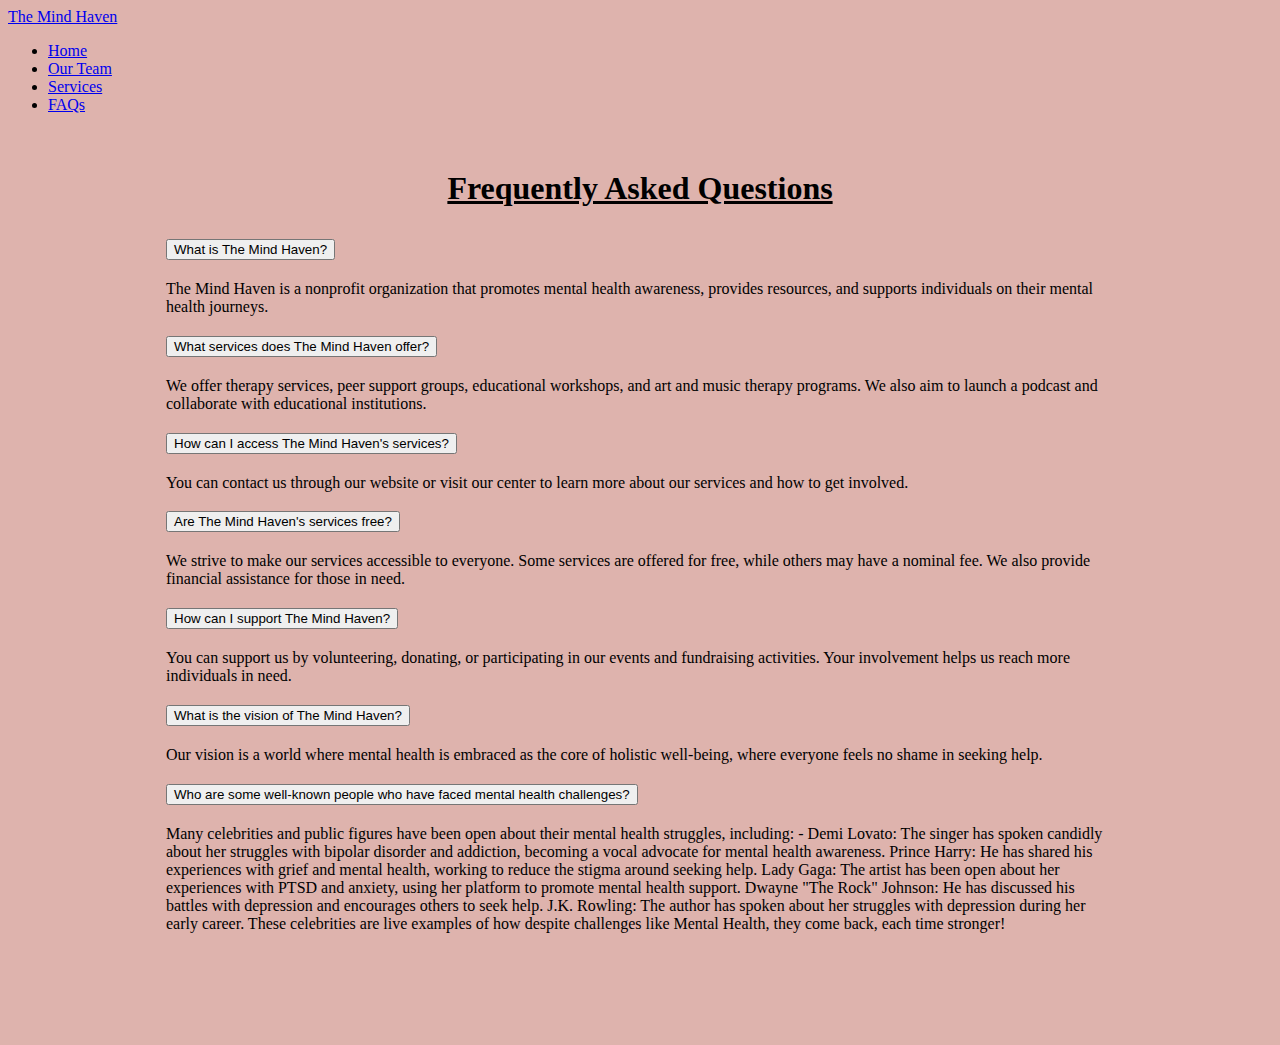
==== faq.html @ c43eb2b6 "Create faq.html" ====
<html><head>
  <meta charset="utf-8">
  <meta name="viewport" content="width=device-width">
  <title>FAQs SCS Event 2024</title>
  <link href="style.css" rel="stylesheet" type="text/css">
</head>

<body style="
    background: #deb3ad;
">
        <div class="container" style="
">
    <header class="d-flex flex-wrap justify-content-center py-3 mb-4 border-bottom" style="
    border-color: black!important;
">
      <a href="/" class="d-flex align-items-center mb-3 mb-md-0 me-md-auto link-body-emphasis text-decoration-none">

        
        <span class="fs-4" style="
    margin-right: 2rem;
">The Mind Haven</span>
      </a>

      <ul class="nav nav-pills">
        <li class="nav-item"><a href="#" class="nav-link active" aria-current="page">Home</a></li>
        <li class="nav-item"><a href="#" class="nav-link">Our Team</a></li>
        <li class="nav-item"><a href="#" class="nav-link">Services</a></li>
        <li class="nav-item"><a href="#" class="nav-link">FAQs</a></li>
      </ul>
    </header>
  </div><main></main>
    <h1 class="display-5 fw-bold text-body-emphasis" style="margin-left: auto; margin-right: auto; text-align: center; margin-bottom:     2rem; margin-top: 3.5rem; " "=""><u>Frequently Asked Questions</u></h1>
    <div class="accordion" id="accordionExample" style="margin-left: auto; margin-right: auto; width: 75%; margin-bottom: 7rem;" "="">
        <div class="accordion-item">
            <h2 class="accordion-header" id="headingOne">
              <button class="accordion-button collapsed" type="button" data-bs-toggle="collapse" data-bs-target="#collapseOne" aria-expanded="false" aria-controls="collapseOne">What is The Mind Haven?</button>
            </h2>
            <div id="collapseOne" class="accordion-collapse collapse" aria-labelledby="headingOne" data-bs-parent="#accordionExample" style="">
              <div class="accordion-body">The Mind Haven is a nonprofit organization that promotes mental health awareness, provides resources, and supports individuals on their mental health journeys. </div>
            </div>
          </div>
        <div class="accordion-item">
            <h2 class="accordion-header" id="headingTwo">
              <button class="accordion-button" type="button" data-bs-toggle="collapse" data-bs-target="#collapseTwo" aria-expanded="true" aria-controls="collapseTwo">What services does The Mind Haven offer?</button>
            </h2>
            <div id="collapseTwo" class="accordion-collapse collapse show" aria-labelledby="headingTwo" data-bs-parent="#accordionExample" style="">
              <div class="accordion-body">We offer therapy services, peer support groups, educational workshops, and art and music therapy programs. We also aim to launch a podcast and collaborate with educational institutions. 

</div>
            </div>
          </div>
        <div class="accordion-item">
            <h2 class="accordion-header" id="headingThree">
              <button class="accordion-button collapsed" type="button" data-bs-toggle="collapse" data-bs-target="#collapseThree" aria-expanded="false" aria-controls="collapseTwo">How can I access The Mind Haven's services? </button>
            </h2>
            <div id="collapseThree" class="accordion-collapse collapse" aria-labelledby="headingThree" data-bs-parent="#accordionExample" style="">
              <div class="accordion-body">You can contact us through our website or visit our center to learn more about our services and how to get involved.

</div>
            </div>
          </div>
        <!-- FAQ 4 -->
        <div class="accordion-item">
          <h2 class="accordion-header" id="headingFour">
            <button class="accordion-button collapsed" type="button" data-bs-toggle="collapse" data-bs-target="#collapseFour" aria-expanded="false" aria-controls="collapseFour">Are The Mind Haven's services free?

</button>
          </h2>
          <div id="collapseFour" class="accordion-collapse collapse" aria-labelledby="headingFour" data-bs-parent="#accordionExample" style="">
            <div class="accordion-body">We strive to make our services accessible to everyone. Some services are offered for free, while others may have a nominal fee. We also provide financial assistance for those in need.

</div>
          </div>
        </div>
        <!-- FAQ 5 -->
        <div class="accordion-item">
          <h2 class="accordion-header" id="headingFive">
            <button class="accordion-button collapsed" type="button" data-bs-toggle="collapse" data-bs-target="#collapseFive" aria-expanded="false" aria-controls="collapseFive">How can I support The Mind Haven?</button>
          </h2>
          <div id="collapseFive" class="accordion-collapse collapse" aria-labelledby="headingFive" data-bs-parent="#accordionExample" style="">
            <div class="accordion-body">You can support us by volunteering, donating, or participating in our events and fundraising activities. Your involvement helps us reach more individuals in need. 

</div>
          </div>
        </div>
        <!-- FAQ 6 -->
        <div class="accordion-item">
          <h2 class="accordion-header" id="headingSix">
            <button class="accordion-button collapsed" type="button" data-bs-toggle="collapse" data-bs-target="#collapseSix" aria-expanded="false" aria-controls="collapseSix">What is the vision of The Mind Haven? </button>
          </h2>
          <div id="collapseSix" class="accordion-collapse collapse" aria-labelledby="headingSix" data-bs-parent="#accordionExample" style="">
            <div class="accordion-body">Our vision is a world where mental health is embraced as the core of holistic well-being, where everyone feels no shame in seeking help. </div>
          </div>
        </div>
        <!-- FAQ 7 -->
        <div class="accordion-item">
          <h2 class="accordion-header" id="headingSeven">
            <button class="accordion-button collapsed" type="button" data-bs-toggle="collapse" data-bs-target="#collapseSeven" aria-expanded="false" aria-controls="collapseSeven">
Who are some well-known people who have faced mental health challenges? 

</button>
          </h2>
          <div id="collapseSeven" class="accordion-collapse collapse" aria-labelledby="headingSeven" data-bs-parent="#accordionExample" style="">
            <div class="accordion-body">Many celebrities and public figures have been open about their mental health struggles, including: - Demi Lovato: The singer has spoken candidly about her struggles with bipolar disorder and addiction, becoming a vocal advocate for mental health awareness.
Prince Harry: He has shared his experiences with grief and mental health, working to reduce the stigma around seeking help.
Lady Gaga: The artist has been open about her experiences with PTSD and anxiety, using her platform to promote mental health support.
Dwayne "The Rock" Johnson: He has discussed his battles with depression and encourages others to seek help.
J.K. Rowling: The author has spoken about her struggles with depression during her early career.
These celebrities are live examples of how despite challenges like Mental Health, they come back, each time stronger!</div>
          </div>
        </div>
        <!-- FAQ 8 -->
        
        <!-- FAQ 9 -->
        

        <!-- FAQ 10 -->
        

        <!-- FAQ 11 -->
        
        <!-- FAQ 12 -->
        

        <!-- FAQ 13 -->
        

        <!-- FAQ 14 -->
        
        <!-- FAQ 15 -->
        

        <!-- FAQ 16 -->
        

        <!-- FAQ 17 -->
        
        <!-- FAQ 18 -->
        


        <!-- FAQ 19 -->
        

        <!-- FAQ 20 -->
        
        <!-- FAQ 21 -->
        
    </div>
    
  <script src="script.js"></script>




</body></html>
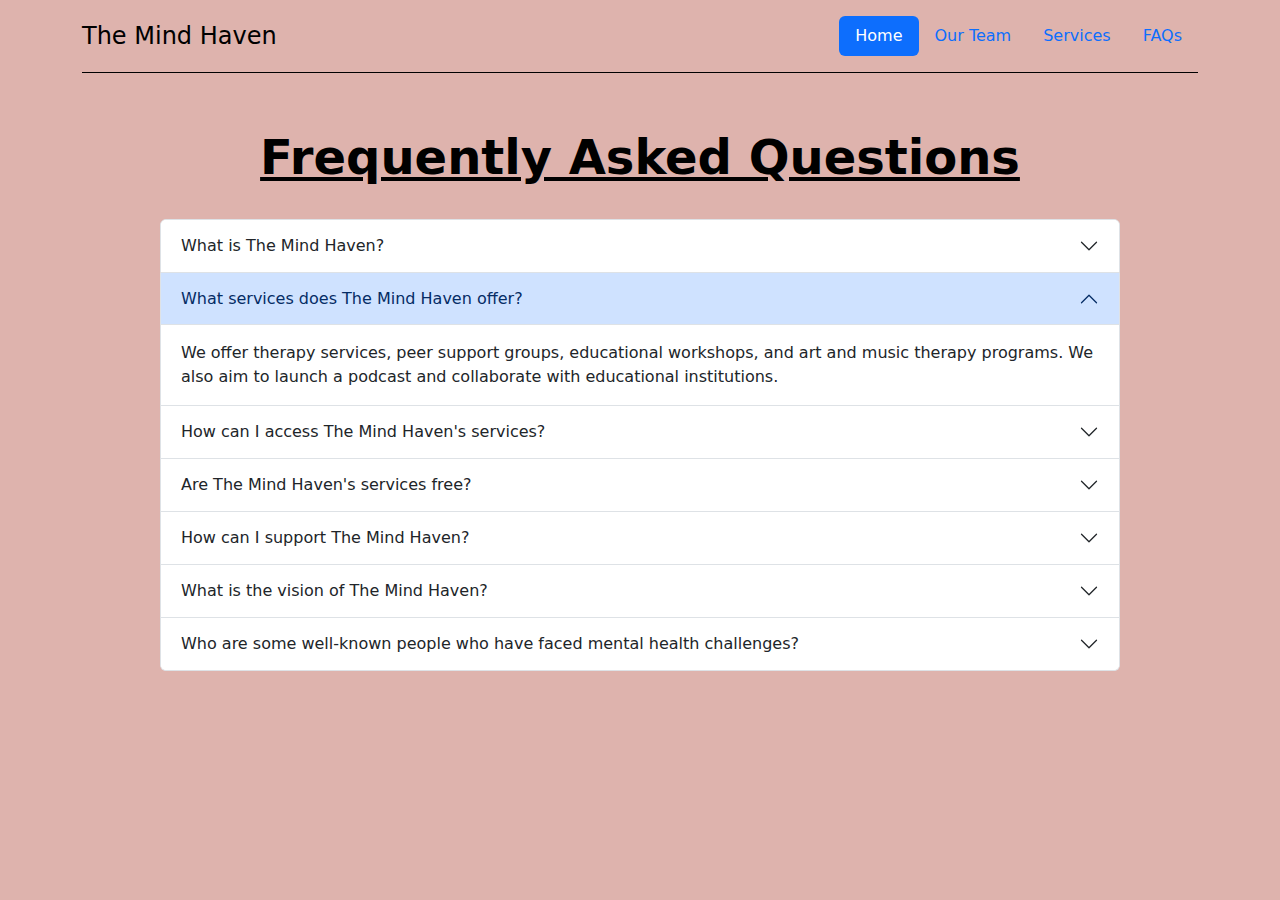
==== commit ccb7ad28: "Update faq.html" ====
--- a/faq.html
+++ b/faq.html
@@ -2,7 +2,13465 @@
   <meta charset="utf-8">
   <meta name="viewport" content="width=device-width">
   <title>FAQs SCS Event 2024</title>
-  <link href="style.css" rel="stylesheet" type="text/css">
+  <link rel="stylesheet" href="https://cdn.jsdelivr.net/npm/bootstrap@4.4.1/dist/css/bootstrap.min.css" integrity="sha384-Vkoo8x4CGsO3+Hhxv8T/Q5PaXtkKtu6ug5TOeNV6gBiFeWPGFN9MuhOf23Q9Ifjh" crossorigin="anonymous"><style>
+@charset "UTF-8";/*!
+ * Bootstrap  v5.3.3 (https://getbootstrap.com/)
+ * Copyright 2011-2024 The Bootstrap Authors
+ * Licensed under MIT (https://github.com/twbs/bootstrap/blob/main/LICENSE)
+ */
+:root,[data-bs-theme=light] {
+    --bs-blue: #0d6efd;
+    --bs-indigo: #6610f2;
+    --bs-purple: #6f42c1;
+    --bs-pink: #d63384;
+    --bs-red: #dc3545;
+    --bs-orange: #fd7e14;
+    --bs-yellow: #ffc107;
+    --bs-green: #198754;
+    --bs-teal: #20c997;
+    --bs-cyan: #0dcaf0;
+    --bs-black: #000;
+    --bs-white: #fff;
+    --bs-gray: #6c757d;
+    --bs-gray-dark: #343a40;
+    --bs-gray-100: #f8f9fa;
+    --bs-gray-200: #e9ecef;
+    --bs-gray-300: #dee2e6;
+    --bs-gray-400: #ced4da;
+    --bs-gray-500: #adb5bd;
+    --bs-gray-600: #6c757d;
+    --bs-gray-700: #495057;
+    --bs-gray-800: #343a40;
+    --bs-gray-900: #212529;
+    --bs-primary: #0d6efd;
+    --bs-secondary: #6c757d;
+    --bs-success: #198754;
+    --bs-info: #0dcaf0;
+    --bs-warning: #ffc107;
+    --bs-danger: #dc3545;
+    --bs-light: #f8f9fa;
+    --bs-dark: #212529;
+    --bs-primary-rgb: 13,110,253;
+    --bs-secondary-rgb: 108,117,125;
+    --bs-success-rgb: 25,135,84;
+    --bs-info-rgb: 13,202,240;
+    --bs-warning-rgb: 255,193,7;
+    --bs-danger-rgb: 220,53,69;
+    --bs-light-rgb: 248,249,250;
+    --bs-dark-rgb: 33,37,41;
+    --bs-primary-text-emphasis: #052c65;
+    --bs-secondary-text-emphasis: #2b2f32;
+    --bs-success-text-emphasis: #0a3622;
+    --bs-info-text-emphasis: #055160;
+    --bs-warning-text-emphasis: #664d03;
+    --bs-danger-text-emphasis: #58151c;
+    --bs-light-text-emphasis: #495057;
+    --bs-dark-text-emphasis: #495057;
+    --bs-primary-bg-subtle: #cfe2ff;
+    --bs-secondary-bg-subtle: #e2e3e5;
+    --bs-success-bg-subtle: #d1e7dd;
+    --bs-info-bg-subtle: #cff4fc;
+    --bs-warning-bg-subtle: #fff3cd;
+    --bs-danger-bg-subtle: #f8d7da;
+    --bs-light-bg-subtle: #fcfcfd;
+    --bs-dark-bg-subtle: #ced4da;
+    --bs-primary-border-subtle: #9ec5fe;
+    --bs-secondary-border-subtle: #c4c8cb;
+    --bs-success-border-subtle: #a3cfbb;
+    --bs-info-border-subtle: #9eeaf9;
+    --bs-warning-border-subtle: #ffe69c;
+    --bs-danger-border-subtle: #f1aeb5;
+    --bs-light-border-subtle: #e9ecef;
+    --bs-dark-border-subtle: #adb5bd;
+    --bs-white-rgb: 255,255,255;
+    --bs-black-rgb: 0,0,0;
+    --bs-font-sans-serif: system-ui,-apple-system,"Segoe UI",Roboto,"Helvetica Neue","Noto Sans","Liberation Sans",Arial,sans-serif,"Apple Color Emoji","Segoe UI Emoji","Segoe UI Symbol","Noto Color Emoji";
+    --bs-font-monospace: SFMono-Regular,Menlo,Monaco,Consolas,"Liberation Mono","Courier New",monospace;
+    --bs-gradient: linear-gradient(180deg, rgba(255, 255, 255, 0.15), rgba(255, 255, 255, 0));
+    --bs-body-font-family: var(--bs-font-sans-serif);
+    --bs-body-font-size: 1rem;
+    --bs-body-font-weight: 400;
+    --bs-body-line-height: 1.5;
+    --bs-body-color: #212529;
+    --bs-body-color-rgb: 33,37,41;
+    --bs-body-bg: #fff;
+    --bs-body-bg-rgb: 255,255,255;
+    --bs-emphasis-color: #000;
+    --bs-emphasis-color-rgb: 0,0,0;
+    --bs-secondary-color: rgba(33, 37, 41, 0.75);
+    --bs-secondary-color-rgb: 33,37,41;
+    --bs-secondary-bg: #e9ecef;
+    --bs-secondary-bg-rgb: 233,236,239;
+    --bs-tertiary-color: rgba(33, 37, 41, 0.5);
+    --bs-tertiary-color-rgb: 33,37,41;
+    --bs-tertiary-bg: #f8f9fa;
+    --bs-tertiary-bg-rgb: 248,249,250;
+    --bs-heading-color: inherit;
+    --bs-link-color: #0d6efd;
+    --bs-link-color-rgb: 13,110,253;
+    --bs-link-decoration: underline;
+    --bs-link-hover-color: #0a58ca;
+    --bs-link-hover-color-rgb: 10,88,202;
+    --bs-code-color: #d63384;
+    --bs-highlight-color: #212529;
+    --bs-highlight-bg: #fff3cd;
+    --bs-border-width: 1px;
+    --bs-border-style: solid;
+    --bs-border-color: #dee2e6;
+    --bs-border-color-translucent: rgba(0, 0, 0, 0.175);
+    --bs-border-radius: 0.375rem;
+    --bs-border-radius-sm: 0.25rem;
+    --bs-border-radius-lg: 0.5rem;
+    --bs-border-radius-xl: 1rem;
+    --bs-border-radius-xxl: 2rem;
+    --bs-border-radius-2xl: var(--bs-border-radius-xxl);
+    --bs-border-radius-pill: 50rem;
+    --bs-box-shadow: 0 0.5rem 1rem rgba(0, 0, 0, 0.15);
+    --bs-box-shadow-sm: 0 0.125rem 0.25rem rgba(0, 0, 0, 0.075);
+    --bs-box-shadow-lg: 0 1rem 3rem rgba(0, 0, 0, 0.175);
+    --bs-box-shadow-inset: inset 0 1px 2px rgba(0, 0, 0, 0.075);
+    --bs-focus-ring-width: 0.25rem;
+    --bs-focus-ring-opacity: 0.25;
+    --bs-focus-ring-color: rgba(13, 110, 253, 0.25);
+    --bs-form-valid-color: #198754;
+    --bs-form-valid-border-color: #198754;
+    --bs-form-invalid-color: #dc3545;
+    --bs-form-invalid-border-color: #dc3545
+}
+
+[data-bs-theme=dark] {
+    color-scheme: dark;
+    --bs-body-color: #dee2e6;
+    --bs-body-color-rgb: 222,226,230;
+    --bs-body-bg: #212529;
+    --bs-body-bg-rgb: 33,37,41;
+    --bs-emphasis-color: #fff;
+    --bs-emphasis-color-rgb: 255,255,255;
+    --bs-secondary-color: rgba(222, 226, 230, 0.75);
+    --bs-secondary-color-rgb: 222,226,230;
+    --bs-secondary-bg: #343a40;
+    --bs-secondary-bg-rgb: 52,58,64;
+    --bs-tertiary-color: rgba(222, 226, 230, 0.5);
+    --bs-tertiary-color-rgb: 222,226,230;
+    --bs-tertiary-bg: #2b3035;
+    --bs-tertiary-bg-rgb: 43,48,53;
+    --bs-primary-text-emphasis: #6ea8fe;
+    --bs-secondary-text-emphasis: #a7acb1;
+    --bs-success-text-emphasis: #75b798;
+    --bs-info-text-emphasis: #6edff6;
+    --bs-warning-text-emphasis: #ffda6a;
+    --bs-danger-text-emphasis: #ea868f;
+    --bs-light-text-emphasis: #f8f9fa;
+    --bs-dark-text-emphasis: #dee2e6;
+    --bs-primary-bg-subtle: #031633;
+    --bs-secondary-bg-subtle: #161719;
+    --bs-success-bg-subtle: #051b11;
+    --bs-info-bg-subtle: #032830;
+    --bs-warning-bg-subtle: #332701;
+    --bs-danger-bg-subtle: #2c0b0e;
+    --bs-light-bg-subtle: #343a40;
+    --bs-dark-bg-subtle: #1a1d20;
+    --bs-primary-border-subtle: #084298;
+    --bs-secondary-border-subtle: #41464b;
+    --bs-success-border-subtle: #0f5132;
+    --bs-info-border-subtle: #087990;
+    --bs-warning-border-subtle: #997404;
+    --bs-danger-border-subtle: #842029;
+    --bs-light-border-subtle: #495057;
+    --bs-dark-border-subtle: #343a40;
+    --bs-heading-color: inherit;
+    --bs-link-color: #6ea8fe;
+    --bs-link-hover-color: #8bb9fe;
+    --bs-link-color-rgb: 110,168,254;
+    --bs-link-hover-color-rgb: 139,185,254;
+    --bs-code-color: #e685b5;
+    --bs-highlight-color: #dee2e6;
+    --bs-highlight-bg: #664d03;
+    --bs-border-color: #495057;
+    --bs-border-color-translucent: rgba(255, 255, 255, 0.15);
+    --bs-form-valid-color: #75b798;
+    --bs-form-valid-border-color: #75b798;
+    --bs-form-invalid-color: #ea868f;
+    --bs-form-invalid-border-color: #ea868f
+}
+
+*,::after,::before {
+    box-sizing: border-box
+}
+
+@media (prefers-reduced-motion:no-preference) {
+    :root {
+        scroll-behavior: smooth
+    }
+}
+
+body {
+    margin: 0;
+    font-family: var(--bs-body-font-family);
+    font-size: var(--bs-body-font-size);
+    font-weight: var(--bs-body-font-weight);
+    line-height: var(--bs-body-line-height);
+    color: var(--bs-body-color);
+    text-align: var(--bs-body-text-align);
+    background-color: var(--bs-body-bg);
+    -webkit-text-size-adjust: 100%;
+    -webkit-tap-highlight-color: transparent
+}
+
+hr {
+    margin: 1rem 0;
+    color: inherit;
+    border: 0;
+    border-top: var(--bs-border-width) solid;
+    opacity: .25
+}
+
+.h1,.h2,.h3,.h4,.h5,.h6,h1,h2,h3,h4,h5,h6 {
+    margin-top: 0;
+    margin-bottom: .5rem;
+    font-weight: 500;
+    line-height: 1.2;
+    color: var(--bs-heading-color)
+}
+
+.h1,h1 {
+    font-size: calc(1.375rem + 1.5vw)
+}
+
+@media (min-width: 1200px) {
+    .h1,h1 {
+        font-size:2.5rem
+    }
+}
+
+.h2,h2 {
+    font-size: calc(1.325rem + .9vw)
+}
+
+@media (min-width: 1200px) {
+    .h2,h2 {
+        font-size:2rem
+    }
+}
+
+.h3,h3 {
+    font-size: calc(1.3rem + .6vw)
+}
+
+@media (min-width: 1200px) {
+    .h3,h3 {
+        font-size:1.75rem
+    }
+}
+
+.h4,h4 {
+    font-size: calc(1.275rem + .3vw)
+}
+
+@media (min-width: 1200px) {
+    .h4,h4 {
+        font-size:1.5rem
+    }
+}
+
+.h5,h5 {
+    font-size: 1.25rem
+}
+
+.h6,h6 {
+    font-size: 1rem
+}
+
+p {
+    margin-top: 0;
+    margin-bottom: 1rem
+}
+
+abbr[title] {
+    -webkit-text-decoration: underline dotted;
+    text-decoration: underline dotted;
+    cursor: help;
+    -webkit-text-decoration-skip-ink: none;
+    text-decoration-skip-ink: none
+}
+
+address {
+    margin-bottom: 1rem;
+    font-style: normal;
+    line-height: inherit
+}
+
+ol,ul {
+    padding-left: 2rem
+}
+
+dl,ol,ul {
+    margin-top: 0;
+    margin-bottom: 1rem
+}
+
+ol ol,ol ul,ul ol,ul ul {
+    margin-bottom: 0
+}
+
+dt {
+    font-weight: 700
+}
+
+dd {
+    margin-bottom: .5rem;
+    margin-left: 0
+}
+
+blockquote {
+    margin: 0 0 1rem
+}
+
+b,strong {
+    font-weight: bolder
+}
+
+.small,small {
+    font-size: .875em
+}
+
+.mark,mark {
+    padding: .1875em;
+    color: var(--bs-highlight-color);
+    background-color: var(--bs-highlight-bg)
+}
+
+sub,sup {
+    position: relative;
+    font-size: .75em;
+    line-height: 0;
+    vertical-align: baseline
+}
+
+sub {
+    bottom: -.25em
+}
+
+sup {
+    top: -.5em
+}
+
+a {
+    color: rgba(var(--bs-link-color-rgb),var(--bs-link-opacity,1));
+    text-decoration: underline
+}
+
+a:hover {
+    --bs-link-color-rgb: var(--bs-link-hover-color-rgb)
+}
+
+a:not([href]):not([class]),a:not([href]):not([class]):hover {
+    color: inherit;
+    text-decoration: none
+}
+
+code,kbd,pre,samp {
+    font-family: var(--bs-font-monospace);
+    font-size: 1em
+}
+
+pre {
+    display: block;
+    margin-top: 0;
+    margin-bottom: 1rem;
+    overflow: auto;
+    font-size: .875em
+}
+
+pre code {
+    font-size: inherit;
+    color: inherit;
+    word-break: normal
+}
+
+code {
+    font-size: .875em;
+    color: var(--bs-code-color);
+    word-wrap: break-word
+}
+
+a>code {
+    color: inherit
+}
+
+kbd {
+    padding: .1875rem .375rem;
+    font-size: .875em;
+    color: var(--bs-body-bg);
+    background-color: var(--bs-body-color);
+    border-radius: .25rem
+}
+
+kbd kbd {
+    padding: 0;
+    font-size: 1em
+}
+
+figure {
+    margin: 0 0 1rem
+}
+
+img,svg {
+    vertical-align: middle
+}
+
+table {
+    caption-side: bottom;
+    border-collapse: collapse
+}
+
+caption {
+    padding-top: .5rem;
+    padding-bottom: .5rem;
+    color: var(--bs-secondary-color);
+    text-align: left
+}
+
+th {
+    text-align: inherit;
+    text-align: -webkit-match-parent
+}
+
+tbody,td,tfoot,th,thead,tr {
+    border-color: inherit;
+    border-style: solid;
+    border-width: 0
+}
+
+label {
+    display: inline-block
+}
+
+button {
+    border-radius: 0
+}
+
+button:focus:not(:focus-visible) {
+    outline: 0
+}
+
+button,input,optgroup,select,textarea {
+    margin: 0;
+    font-family: inherit;
+    font-size: inherit;
+    line-height: inherit
+}
+
+button,select {
+    text-transform: none
+}
+
+[role=button] {
+    cursor: pointer
+}
+
+select {
+    word-wrap: normal
+}
+
+select:disabled {
+    opacity: 1
+}
+
+[list]:not([type=date]):not([type=datetime-local]):not([type=month]):not([type=week]):not([type=time])::-webkit-calendar-picker-indicator {
+    display: none!important
+}
+
+[type=button],[type=reset],[type=submit],button {
+    -webkit-appearance: button
+}
+
+[type=button]:not(:disabled),[type=reset]:not(:disabled),[type=submit]:not(:disabled),button:not(:disabled) {
+    cursor: pointer
+}
+
+::-moz-focus-inner {
+    padding: 0;
+    border-style: none
+}
+
+textarea {
+    resize: vertical
+}
+
+fieldset {
+    min-width: 0;
+    padding: 0;
+    margin: 0;
+    border: 0
+}
+
+legend {
+    float: left;
+    width: 100%;
+    padding: 0;
+    margin-bottom: .5rem;
+    font-size: calc(1.275rem + .3vw);
+    line-height: inherit
+}
+
+@media (min-width: 1200px) {
+    legend {
+        font-size:1.5rem
+    }
+}
+
+legend+* {
+    clear: left
+}
+
+::-webkit-datetime-edit-day-field,::-webkit-datetime-edit-fields-wrapper,::-webkit-datetime-edit-hour-field,::-webkit-datetime-edit-minute,::-webkit-datetime-edit-month-field,::-webkit-datetime-edit-text,::-webkit-datetime-edit-year-field {
+    padding: 0
+}
+
+::-webkit-inner-spin-button {
+    height: auto
+}
+
+[type=search] {
+    -webkit-appearance: textfield;
+    outline-offset: -2px
+}
+
+::-webkit-search-decoration {
+    -webkit-appearance: none
+}
+
+::-webkit-color-swatch-wrapper {
+    padding: 0
+}
+
+::-webkit-file-upload-button {
+    font: inherit;
+    -webkit-appearance: button
+}
+
+::file-selector-button {
+    font: inherit;
+    -webkit-appearance: button
+}
+
+output {
+    display: inline-block
+}
+
+iframe {
+    border: 0
+}
+
+summary {
+    display: list-item;
+    cursor: pointer
+}
+
+progress {
+    vertical-align: baseline
+}
+
+[hidden] {
+    display: none!important
+}
+
+.lead {
+    font-size: 1.25rem;
+    font-weight: 300
+}
+
+.display-1 {
+    font-size: calc(1.625rem + 4.5vw);
+    font-weight: 300;
+    line-height: 1.2
+}
+
+@media (min-width: 1200px) {
+    .display-1 {
+        font-size:5rem
+    }
+}
+
+.display-2 {
+    font-size: calc(1.575rem + 3.9vw);
+    font-weight: 300;
+    line-height: 1.2
+}
+
+@media (min-width: 1200px) {
+    .display-2 {
+        font-size:4.5rem
+    }
+}
+
+.display-3 {
+    font-size: calc(1.525rem + 3.3vw);
+    font-weight: 300;
+    line-height: 1.2
+}
+
+@media (min-width: 1200px) {
+    .display-3 {
+        font-size:4rem
+    }
+}
+
+.display-4 {
+    font-size: calc(1.475rem + 2.7vw);
+    font-weight: 300;
+    line-height: 1.2
+}
+
+@media (min-width: 1200px) {
+    .display-4 {
+        font-size:3.5rem
+    }
+}
+
+.display-5 {
+    font-size: calc(1.425rem + 2.1vw);
+    font-weight: 300;
+    line-height: 1.2
+}
+
+@media (min-width: 1200px) {
+    .display-5 {
+        font-size:3rem
+    }
+}
+
+.display-6 {
+    font-size: calc(1.375rem + 1.5vw);
+    font-weight: 300;
+    line-height: 1.2
+}
+
+@media (min-width: 1200px) {
+    .display-6 {
+        font-size:2.5rem
+    }
+}
+
+.list-unstyled {
+    padding-left: 0;
+    list-style: none
+}
+
+.list-inline {
+    padding-left: 0;
+    list-style: none
+}
+
+.list-inline-item {
+    display: inline-block
+}
+
+.list-inline-item:not(:last-child) {
+    margin-right: .5rem
+}
+
+.initialism {
+    font-size: .875em;
+    text-transform: uppercase
+}
+
+.blockquote {
+    margin-bottom: 1rem;
+    font-size: 1.25rem
+}
+
+.blockquote>:last-child {
+    margin-bottom: 0
+}
+
+.blockquote-footer {
+    margin-top: -1rem;
+    margin-bottom: 1rem;
+    font-size: .875em;
+    color: #6c757d
+}
+
+.blockquote-footer::before {
+    content: "— "
+}
+
+.img-fluid {
+    max-width: 100%;
+    height: auto
+}
+
+.img-thumbnail {
+    padding: .25rem;
+    background-color: var(--bs-body-bg);
+    border: var(--bs-border-width) solid var(--bs-border-color);
+    border-radius: var(--bs-border-radius);
+    max-width: 100%;
+    height: auto
+}
+
+.figure {
+    display: inline-block
+}
+
+.figure-img {
+    margin-bottom: .5rem;
+    line-height: 1
+}
+
+.figure-caption {
+    font-size: .875em;
+    color: var(--bs-secondary-color)
+}
+
+.container,.container-fluid,.container-lg,.container-md,.container-sm,.container-xl,.container-xxl {
+    --bs-gutter-x: 1.5rem;
+    --bs-gutter-y: 0;
+    width: 100%;
+    padding-right: calc(var(--bs-gutter-x) * .5);
+    padding-left: calc(var(--bs-gutter-x) * .5);
+    margin-right: auto;
+    margin-left: auto
+}
+
+@media (min-width: 576px) {
+    .container,.container-sm {
+        max-width:540px
+    }
+}
+
+@media (min-width: 768px) {
+    .container,.container-md,.container-sm {
+        max-width:720px
+    }
+}
+
+@media (min-width: 992px) {
+    .container,.container-lg,.container-md,.container-sm {
+        max-width:960px
+    }
+}
+
+@media (min-width: 1200px) {
+    .container,.container-lg,.container-md,.container-sm,.container-xl {
+        max-width:1140px
+    }
+}
+
+@media (min-width: 1400px) {
+    .container,.container-lg,.container-md,.container-sm,.container-xl,.container-xxl {
+        max-width:1320px
+    }
+}
+
+:root {
+    --bs-breakpoint-xs: 0;
+    --bs-breakpoint-sm: 576px;
+    --bs-breakpoint-md: 768px;
+    --bs-breakpoint-lg: 992px;
+    --bs-breakpoint-xl: 1200px;
+    --bs-breakpoint-xxl: 1400px
+}
+
+.row {
+    --bs-gutter-x: 1.5rem;
+    --bs-gutter-y: 0;
+    display: flex;
+    flex-wrap: wrap;
+    margin-top: calc(-1 * var(--bs-gutter-y));
+    margin-right: calc(-.5 * var(--bs-gutter-x));
+    margin-left: calc(-.5 * var(--bs-gutter-x))
+}
+
+.row>* {
+    flex-shrink: 0;
+    width: 100%;
+    max-width: 100%;
+    padding-right: calc(var(--bs-gutter-x) * .5);
+    padding-left: calc(var(--bs-gutter-x) * .5);
+    margin-top: var(--bs-gutter-y)
+}
+
+.col {
+    flex: 1 0 0%
+}
+
+.row-cols-auto>* {
+    flex: 0 0 auto;
+    width: auto
+}
+
+.row-cols-1>* {
+    flex: 0 0 auto;
+    width: 100%
+}
+
+.row-cols-2>* {
+    flex: 0 0 auto;
+    width: 50%
+}
+
+.row-cols-3>* {
+    flex: 0 0 auto;
+    width: 33.33333333%
+}
+
+.row-cols-4>* {
+    flex: 0 0 auto;
+    width: 25%
+}
+
+.row-cols-5>* {
+    flex: 0 0 auto;
+    width: 20%
+}
+
+.row-cols-6>* {
+    flex: 0 0 auto;
+    width: 16.66666667%
+}
+
+.col-auto {
+    flex: 0 0 auto;
+    width: auto
+}
+
+.col-1 {
+    flex: 0 0 auto;
+    width: 8.33333333%
+}
+
+.col-2 {
+    flex: 0 0 auto;
+    width: 16.66666667%
+}
+
+.col-3 {
+    flex: 0 0 auto;
+    width: 25%
+}
+
+.col-4 {
+    flex: 0 0 auto;
+    width: 33.33333333%
+}
+
+.col-5 {
+    flex: 0 0 auto;
+    width: 41.66666667%
+}
+
+.col-6 {
+    flex: 0 0 auto;
+    width: 50%
+}
+
+.col-7 {
+    flex: 0 0 auto;
+    width: 58.33333333%
+}
+
+.col-8 {
+    flex: 0 0 auto;
+    width: 66.66666667%
+}
+
+.col-9 {
+    flex: 0 0 auto;
+    width: 75%
+}
+
+.col-10 {
+    flex: 0 0 auto;
+    width: 83.33333333%
+}
+
+.col-11 {
+    flex: 0 0 auto;
+    width: 91.66666667%
+}
+
+.col-12 {
+    flex: 0 0 auto;
+    width: 100%
+}
+
+.offset-1 {
+    margin-left: 8.33333333%
+}
+
+.offset-2 {
+    margin-left: 16.66666667%
+}
+
+.offset-3 {
+    margin-left: 25%
+}
+
+.offset-4 {
+    margin-left: 33.33333333%
+}
+
+.offset-5 {
+    margin-left: 41.66666667%
+}
+
+.offset-6 {
+    margin-left: 50%
+}
+
+.offset-7 {
+    margin-left: 58.33333333%
+}
+
+.offset-8 {
+    margin-left: 66.66666667%
+}
+
+.offset-9 {
+    margin-left: 75%
+}
+
+.offset-10 {
+    margin-left: 83.33333333%
+}
+
+.offset-11 {
+    margin-left: 91.66666667%
+}
+
+.g-0,.gx-0 {
+    --bs-gutter-x: 0
+}
+
+.g-0,.gy-0 {
+    --bs-gutter-y: 0
+}
+
+.g-1,.gx-1 {
+    --bs-gutter-x: 0.25rem
+}
+
+.g-1,.gy-1 {
+    --bs-gutter-y: 0.25rem
+}
+
+.g-2,.gx-2 {
+    --bs-gutter-x: 0.5rem
+}
+
+.g-2,.gy-2 {
+    --bs-gutter-y: 0.5rem
+}
+
+.g-3,.gx-3 {
+    --bs-gutter-x: 1rem
+}
+
+.g-3,.gy-3 {
+    --bs-gutter-y: 1rem
+}
+
+.g-4,.gx-4 {
+    --bs-gutter-x: 1.5rem
+}
+
+.g-4,.gy-4 {
+    --bs-gutter-y: 1.5rem
+}
+
+.g-5,.gx-5 {
+    --bs-gutter-x: 3rem
+}
+
+.g-5,.gy-5 {
+    --bs-gutter-y: 3rem
+}
+
+@media (min-width: 576px) {
+    .col-sm {
+        flex:1 0 0%
+    }
+
+    .row-cols-sm-auto>* {
+        flex: 0 0 auto;
+        width: auto
+    }
+
+    .row-cols-sm-1>* {
+        flex: 0 0 auto;
+        width: 100%
+    }
+
+    .row-cols-sm-2>* {
+        flex: 0 0 auto;
+        width: 50%
+    }
+
+    .row-cols-sm-3>* {
+        flex: 0 0 auto;
+        width: 33.33333333%
+    }
+
+    .row-cols-sm-4>* {
+        flex: 0 0 auto;
+        width: 25%
+    }
+
+    .row-cols-sm-5>* {
+        flex: 0 0 auto;
+        width: 20%
+    }
+
+    .row-cols-sm-6>* {
+        flex: 0 0 auto;
+        width: 16.66666667%
+    }
+
+    .col-sm-auto {
+        flex: 0 0 auto;
+        width: auto
+    }
+
+    .col-sm-1 {
+        flex: 0 0 auto;
+        width: 8.33333333%
+    }
+
+    .col-sm-2 {
+        flex: 0 0 auto;
+        width: 16.66666667%
+    }
+
+    .col-sm-3 {
+        flex: 0 0 auto;
+        width: 25%
+    }
+
+    .col-sm-4 {
+        flex: 0 0 auto;
+        width: 33.33333333%
+    }
+
+    .col-sm-5 {
+        flex: 0 0 auto;
+        width: 41.66666667%
+    }
+
+    .col-sm-6 {
+        flex: 0 0 auto;
+        width: 50%
+    }
+
+    .col-sm-7 {
+        flex: 0 0 auto;
+        width: 58.33333333%
+    }
+
+    .col-sm-8 {
+        flex: 0 0 auto;
+        width: 66.66666667%
+    }
+
+    .col-sm-9 {
+        flex: 0 0 auto;
+        width: 75%
+    }
+
+    .col-sm-10 {
+        flex: 0 0 auto;
+        width: 83.33333333%
+    }
+
+    .col-sm-11 {
+        flex: 0 0 auto;
+        width: 91.66666667%
+    }
+
+    .col-sm-12 {
+        flex: 0 0 auto;
+        width: 100%
+    }
+
+    .offset-sm-0 {
+        margin-left: 0
+    }
+
+    .offset-sm-1 {
+        margin-left: 8.33333333%
+    }
+
+    .offset-sm-2 {
+        margin-left: 16.66666667%
+    }
+
+    .offset-sm-3 {
+        margin-left: 25%
+    }
+
+    .offset-sm-4 {
+        margin-left: 33.33333333%
+    }
+
+    .offset-sm-5 {
+        margin-left: 41.66666667%
+    }
+
+    .offset-sm-6 {
+        margin-left: 50%
+    }
+
+    .offset-sm-7 {
+        margin-left: 58.33333333%
+    }
+
+    .offset-sm-8 {
+        margin-left: 66.66666667%
+    }
+
+    .offset-sm-9 {
+        margin-left: 75%
+    }
+
+    .offset-sm-10 {
+        margin-left: 83.33333333%
+    }
+
+    .offset-sm-11 {
+        margin-left: 91.66666667%
+    }
+
+    .g-sm-0,.gx-sm-0 {
+        --bs-gutter-x: 0
+    }
+
+    .g-sm-0,.gy-sm-0 {
+        --bs-gutter-y: 0
+    }
+
+    .g-sm-1,.gx-sm-1 {
+        --bs-gutter-x: 0.25rem
+    }
+
+    .g-sm-1,.gy-sm-1 {
+        --bs-gutter-y: 0.25rem
+    }
+
+    .g-sm-2,.gx-sm-2 {
+        --bs-gutter-x: 0.5rem
+    }
+
+    .g-sm-2,.gy-sm-2 {
+        --bs-gutter-y: 0.5rem
+    }
+
+    .g-sm-3,.gx-sm-3 {
+        --bs-gutter-x: 1rem
+    }
+
+    .g-sm-3,.gy-sm-3 {
+        --bs-gutter-y: 1rem
+    }
+
+    .g-sm-4,.gx-sm-4 {
+        --bs-gutter-x: 1.5rem
+    }
+
+    .g-sm-4,.gy-sm-4 {
+        --bs-gutter-y: 1.5rem
+    }
+
+    .g-sm-5,.gx-sm-5 {
+        --bs-gutter-x: 3rem
+    }
+
+    .g-sm-5,.gy-sm-5 {
+        --bs-gutter-y: 3rem
+    }
+}
+
+@media (min-width: 768px) {
+    .col-md {
+        flex:1 0 0%
+    }
+
+    .row-cols-md-auto>* {
+        flex: 0 0 auto;
+        width: auto
+    }
+
+    .row-cols-md-1>* {
+        flex: 0 0 auto;
+        width: 100%
+    }
+
+    .row-cols-md-2>* {
+        flex: 0 0 auto;
+        width: 50%
+    }
+
+    .row-cols-md-3>* {
+        flex: 0 0 auto;
+        width: 33.33333333%
+    }
+
+    .row-cols-md-4>* {
+        flex: 0 0 auto;
+        width: 25%
+    }
+
+    .row-cols-md-5>* {
+        flex: 0 0 auto;
+        width: 20%
+    }
+
+    .row-cols-md-6>* {
+        flex: 0 0 auto;
+        width: 16.66666667%
+    }
+
+    .col-md-auto {
+        flex: 0 0 auto;
+        width: auto
+    }
+
+    .col-md-1 {
+        flex: 0 0 auto;
+        width: 8.33333333%
+    }
+
+    .col-md-2 {
+        flex: 0 0 auto;
+        width: 16.66666667%
+    }
+
+    .col-md-3 {
+        flex: 0 0 auto;
+        width: 25%
+    }
+
+    .col-md-4 {
+        flex: 0 0 auto;
+        width: 33.33333333%
+    }
+
+    .col-md-5 {
+        flex: 0 0 auto;
+        width: 25%
+    }
+
+    .col-md-6 {
+        flex: 0 0 auto;
+        width: 50%
+    }
+
+    .col-md-7 {
+        flex: 0 0 auto;
+        width: 75%
+    }
+
+    .col-md-8 {
+        flex: 0 0 auto;
+        width: 100%
+    }
+
+    .col-md-9 {
+        flex: 0 0 auto;
+        width: 75%
+    }
+
+    .col-md-10 {
+        flex: 0 0 auto;
+        width: 83.33333333%
+    }
+
+    .col-md-11 {
+        flex: 0 0 auto;
+        width: 91.66666667%
+    }
+
+    .col-md-12 {
+        flex: 0 0 auto;
+        width: 100%
+    }
+
+    .offset-md-0 {
+        margin-left: 0
+    }
+
+    .offset-md-1 {
+        margin-left: 8.33333333%
+    }
+
+    .offset-md-2 {
+        margin-left: 16.66666667%
+    }
+
+    .offset-md-3 {
+        margin-left: 25%
+    }
+
+    .offset-md-4 {
+        margin-left: 33.33333333%
+    }
+
+    .offset-md-5 {
+        margin-left: 41.66666667%
+    }
+
+    .offset-md-6 {
+        margin-left: 50%
+    }
+
+    .offset-md-7 {
+        margin-left: 58.33333333%
+    }
+
+    .offset-md-8 {
+        margin-left: 66.66666667%
+    }
+
+    .offset-md-9 {
+        margin-left: 75%
+    }
+
+    .offset-md-10 {
+        margin-left: 83.33333333%
+    }
+
+    .offset-md-11 {
+        margin-left: 91.66666667%
+    }
+
+    .g-md-0,.gx-md-0 {
+        --bs-gutter-x: 0
+    }
+
+    .g-md-0,.gy-md-0 {
+        --bs-gutter-y: 0
+    }
+
+    .g-md-1,.gx-md-1 {
+        --bs-gutter-x: 0.25rem
+    }
+
+    .g-md-1,.gy-md-1 {
+        --bs-gutter-y: 0.25rem
+    }
+
+    .g-md-2,.gx-md-2 {
+        --bs-gutter-x: 0.5rem
+    }
+
+    .g-md-2,.gy-md-2 {
+        --bs-gutter-y: 0.5rem
+    }
+
+    .g-md-3,.gx-md-3 {
+        --bs-gutter-x: 1rem
+    }
+
+    .g-md-3,.gy-md-3 {
+        --bs-gutter-y: 1rem
+    }
+
+    .g-md-4,.gx-md-4 {
+        --bs-gutter-x: 1.5rem
+    }
+
+    .g-md-4,.gy-md-4 {
+        --bs-gutter-y: 1.5rem
+    }
+
+    .g-md-5,.gx-md-5 {
+        --bs-gutter-x: 3rem
+    }
+
+    .g-md-5,.gy-md-5 {
+        --bs-gutter-y: 3rem
+    }
+}
+
+@media (min-width: 992px) {
+    .col-lg {
+        flex:1 0 0%
+    }
+
+    .row-cols-lg-auto>* {
+        flex: 0 0 auto;
+        width: auto
+    }
+
+    .row-cols-lg-1>* {
+        flex: 0 0 auto;
+        width: 100%
+    }
+
+    .row-cols-lg-2>* {
+        flex: 0 0 auto;
+        width: 50%
+    }
+
+    .row-cols-lg-3>* {
+        flex: 0 0 auto;
+        width: 33.33333333%
+    }
+
+    .row-cols-lg-4>* {
+        flex: 0 0 auto;
+        width: 25%
+    }
+
+    .row-cols-lg-5>* {
+        flex: 0 0 auto;
+        width: 20%
+    }
+
+    .row-cols-lg-6>* {
+        flex: 0 0 auto;
+        width: 16.66666667%
+    }
+
+    .col-lg-auto {
+        flex: 0 0 auto;
+        width: auto
+    }
+
+    .col-lg-1 {
+        flex: 0 0 auto;
+        width: 8.33333333%
+    }
+
+    .col-lg-2 {
+        flex: 0 0 auto;
+        width: 16.66666667%
+    }
+
+    .col-lg-3 {
+        flex: 0 0 auto;
+        width: 25%
+    }
+
+    .col-lg-4 {
+        flex: 0 0 auto;
+        width: 33.33333333%;
+        text-align: center;
+    }
+
+    .col-lg-5 {
+        flex: 0 0 auto;
+        width: 41.66666667%
+    }
+
+    .col-lg-6 {
+        flex: 0 0 auto;
+        width: 50%
+    }
+
+    .col-lg-7 {
+        flex: 0 0 auto;
+        width: 58.33333333%
+    }
+
+    .col-lg-8 {
+        flex: 0 0 auto;
+        width: 66.66666667%
+    }
+
+    .col-lg-9 {
+        flex: 0 0 auto;
+        width: 75%
+    }
+
+    .col-lg-10 {
+        flex: 0 0 auto;
+        width: 83.33333333%
+    }
+
+    .col-lg-11 {
+        flex: 0 0 auto;
+        width: 91.66666667%
+    }
+
+    .col-lg-12 {
+        flex: 0 0 auto;
+        width: 100%
+    }
+
+    .offset-lg-0 {
+        margin-left: 0
+    }
+
+    .offset-lg-1 {
+        margin-left: 8.33333333%
+    }
+
+    .offset-lg-2 {
+        margin-left: 16.66666667%
+    }
+
+    .offset-lg-3 {
+        margin-left: 25%
+    }
+
+    .offset-lg-4 {
+        margin-left: 33.33333333%
+    }
+
+    .offset-lg-5 {
+        margin-left: 41.66666667%
+    }
+
+    .offset-lg-6 {
+        margin-left: 50%
+    }
+
+    .offset-lg-7 {
+        margin-left: 58.33333333%
+    }
+
+    .offset-lg-8 {
+        margin-left: 66.66666667%
+    }
+
+    .offset-lg-9 {
+        margin-left: 75%
+    }
+
+    .offset-lg-10 {
+        margin-left: 83.33333333%
+    }
+
+    .offset-lg-11 {
+        margin-left: 91.66666667%
+    }
+
+    .g-lg-0,.gx-lg-0 {
+        --bs-gutter-x: 0
+    }
+
+    .g-lg-0,.gy-lg-0 {
+        --bs-gutter-y: 0
+    }
+
+    .g-lg-1,.gx-lg-1 {
+        --bs-gutter-x: 0.25rem
+    }
+
+    .g-lg-1,.gy-lg-1 {
+        --bs-gutter-y: 0.25rem
+    }
+
+    .g-lg-2,.gx-lg-2 {
+        --bs-gutter-x: 0.5rem
+    }
+
+    .g-lg-2,.gy-lg-2 {
+        --bs-gutter-y: 0.5rem
+    }
+
+    .g-lg-3,.gx-lg-3 {
+        --bs-gutter-x: 1rem
+    }
+
+    .g-lg-3,.gy-lg-3 {
+        --bs-gutter-y: 1rem
+    }
+
+    .g-lg-4,.gx-lg-4 {
+        --bs-gutter-x: 1.5rem
+    }
+
+    .g-lg-4,.gy-lg-4 {
+        --bs-gutter-y: 1.5rem
+    }
+
+    .g-lg-5,.gx-lg-5 {
+        --bs-gutter-x: 3rem
+    }
+
+    .g-lg-5,.gy-lg-5 {
+        --bs-gutter-y: 3rem
+    }
+}
+
+@media (min-width: 1200px) {
+    .col-xl {
+        flex:1 0 0%
+    }
+
+    .row-cols-xl-auto>* {
+        flex: 0 0 auto;
+        width: auto
+    }
+
+    .row-cols-xl-1>* {
+        flex: 0 0 auto;
+        width: 100%
+    }
+
+    .row-cols-xl-2>* {
+        flex: 0 0 auto;
+        width: 50%
+    }
+
+    .row-cols-xl-3>* {
+        flex: 0 0 auto;
+        width: 33.33333333%
+    }
+
+    .row-cols-xl-4>* {
+        flex: 0 0 auto;
+        width: 25%
+    }
+
+    .row-cols-xl-5>* {
+        flex: 0 0 auto;
+        width: 20%
+    }
+
+    .row-cols-xl-6>* {
+        flex: 0 0 auto;
+        width: 16.66666667%
+    }
+
+    .col-xl-auto {
+        flex: 0 0 auto;
+        width: auto
+    }
+
+    .col-xl-1 {
+        flex: 0 0 auto;
+        width: 8.33333333%
+    }
+
+    .col-xl-2 {
+        flex: 0 0 auto;
+        width: 16.66666667%
+    }
+
+    .col-xl-3 {
+        flex: 0 0 auto;
+        width: 25%
+    }
+
+    .col-xl-4 {
+        flex: 0 0 auto;
+        width: 33.33333333%
+    }
+
+    .col-xl-5 {
+        flex: 0 0 auto;
+        width: 41.66666667%
+    }
+
+    .col-xl-6 {
+        flex: 0 0 auto;
+        width: 50%
+    }
+
+    .col-xl-7 {
+        flex: 0 0 auto;
+        width: 58.33333333%
+    }
+
+    .col-xl-8 {
+        flex: 0 0 auto;
+        width: 66.66666667%
+    }
+
+    .col-xl-9 {
+        flex: 0 0 auto;
+        width: 75%
+    }
+
+    .col-xl-10 {
+        flex: 0 0 auto;
+        width: 83.33333333%
+    }
+
+    .col-xl-11 {
+        flex: 0 0 auto;
+        width: 91.66666667%
+    }
+
+    .col-xl-12 {
+        flex: 0 0 auto;
+        width: 100%
+    }
+
+    .offset-xl-0 {
+        margin-left: 0
+    }
+
+    .offset-xl-1 {
+        margin-left: 8.33333333%
+    }
+
+    .offset-xl-2 {
+        margin-left: 16.66666667%
+    }
+
+    .offset-xl-3 {
+        margin-left: 25%
+    }
+
+    .offset-xl-4 {
+        margin-left: 33.33333333%
+    }
+
+    .offset-xl-5 {
+        margin-left: 41.66666667%
+    }
+
+    .offset-xl-6 {
+        margin-left: 50%
+    }
+
+    .offset-xl-7 {
+        margin-left: 58.33333333%
+    }
+
+    .offset-xl-8 {
+        margin-left: 66.66666667%
+    }
+
+    .offset-xl-9 {
+        margin-left: 75%
+    }
+
+    .offset-xl-10 {
+        margin-left: 83.33333333%
+    }
+
+    .offset-xl-11 {
+        margin-left: 91.66666667%
+    }
+
+    .g-xl-0,.gx-xl-0 {
+        --bs-gutter-x: 0
+    }
+
+    .g-xl-0,.gy-xl-0 {
+        --bs-gutter-y: 0
+    }
+
+    .g-xl-1,.gx-xl-1 {
+        --bs-gutter-x: 0.25rem
+    }
+
+    .g-xl-1,.gy-xl-1 {
+        --bs-gutter-y: 0.25rem
+    }
+
+    .g-xl-2,.gx-xl-2 {
+        --bs-gutter-x: 0.5rem
+    }
+
+    .g-xl-2,.gy-xl-2 {
+        --bs-gutter-y: 0.5rem
+    }
+
+    .g-xl-3,.gx-xl-3 {
+        --bs-gutter-x: 1rem
+    }
+
+    .g-xl-3,.gy-xl-3 {
+        --bs-gutter-y: 1rem
+    }
+
+    .g-xl-4,.gx-xl-4 {
+        --bs-gutter-x: 1.5rem
+    }
+
+    .g-xl-4,.gy-xl-4 {
+        --bs-gutter-y: 1.5rem
+    }
+
+    .g-xl-5,.gx-xl-5 {
+        --bs-gutter-x: 3rem
+    }
+
+    .g-xl-5,.gy-xl-5 {
+        --bs-gutter-y: 3rem
+    }
+}
+
+@media (min-width: 1400px) {
+    .col-xxl {
+        flex:1 0 0%
+    }
+
+    .row-cols-xxl-auto>* {
+        flex: 0 0 auto;
+        width: auto
+    }
+
+    .row-cols-xxl-1>* {
+        flex: 0 0 auto;
+        width: 100%
+    }
+
+    .row-cols-xxl-2>* {
+        flex: 0 0 auto;
+        width: 50%
+    }
+
+    .row-cols-xxl-3>* {
+        flex: 0 0 auto;
+        width: 33.33333333%
+    }
+
+    .row-cols-xxl-4>* {
+        flex: 0 0 auto;
+        width: 25%
+    }
+
+    .row-cols-xxl-5>* {
+        flex: 0 0 auto;
+        width: 20%
+    }
+
+    .row-cols-xxl-6>* {
+        flex: 0 0 auto;
+        width: 16.66666667%
+    }
+
+    .col-xxl-auto {
+        flex: 0 0 auto;
+        width: auto
+    }
+
+    .col-xxl-1 {
+        flex: 0 0 auto;
+        width: 8.33333333%
+    }
+
+    .col-xxl-2 {
+        flex: 0 0 auto;
+        width: 16.66666667%
+    }
+
+    .col-xxl-3 {
+        flex: 0 0 auto;
+        width: 25%
+    }
+
+    .col-xxl-4 {
+        flex: 0 0 auto;
+        width: 33.33333333%
+    }
+
+    .col-xxl-5 {
+        flex: 0 0 auto;
+        width: 41.66666667%
+    }
+
+    .col-xxl-6 {
+        flex: 0 0 auto;
+        width: 50%
+    }
+
+    .col-xxl-7 {
+        flex: 0 0 auto;
+        width: 58.33333333%
+    }
+
+    .col-xxl-8 {
+        flex: 0 0 auto;
+        width: 66.66666667%
+    }
+
+    .col-xxl-9 {
+        flex: 0 0 auto;
+        width: 75%
+    }
+
+    .col-xxl-10 {
+        flex: 0 0 auto;
+        width: 83.33333333%
+    }
+
+    .col-xxl-11 {
+        flex: 0 0 auto;
+        width: 91.66666667%
+    }
+
+    .col-xxl-12 {
+        flex: 0 0 auto;
+        width: 100%
+    }
+
+    .offset-xxl-0 {
+        margin-left: 0
+    }
+
+    .offset-xxl-1 {
+        margin-left: 8.33333333%
+    }
+
+    .offset-xxl-2 {
+        margin-left: 16.66666667%
+    }
+
+    .offset-xxl-3 {
+        margin-left: 25%
+    }
+
+    .offset-xxl-4 {
+        margin-left: 33.33333333%
+    }
+
+    .offset-xxl-5 {
+        margin-left: 41.66666667%
+    }
+
+    .offset-xxl-6 {
+        margin-left: 50%
+    }
+
+    .offset-xxl-7 {
+        margin-left: 58.33333333%
+    }
+
+    .offset-xxl-8 {
+        margin-left: 66.66666667%
+    }
+
+    .offset-xxl-9 {
+        margin-left: 75%
+    }
+
+    .offset-xxl-10 {
+        margin-left: 83.33333333%
+    }
+
+    .offset-xxl-11 {
+        margin-left: 91.66666667%
+    }
+
+    .g-xxl-0,.gx-xxl-0 {
+        --bs-gutter-x: 0
+    }
+
+    .g-xxl-0,.gy-xxl-0 {
+        --bs-gutter-y: 0
+    }
+
+    .g-xxl-1,.gx-xxl-1 {
+        --bs-gutter-x: 0.25rem
+    }
+
+    .g-xxl-1,.gy-xxl-1 {
+        --bs-gutter-y: 0.25rem
+    }
+
+    .g-xxl-2,.gx-xxl-2 {
+        --bs-gutter-x: 0.5rem
+    }
+
+    .g-xxl-2,.gy-xxl-2 {
+        --bs-gutter-y: 0.5rem
+    }
+
+    .g-xxl-3,.gx-xxl-3 {
+        --bs-gutter-x: 1rem
+    }
+
+    .g-xxl-3,.gy-xxl-3 {
+        --bs-gutter-y: 1rem
+    }
+
+    .g-xxl-4,.gx-xxl-4 {
+        --bs-gutter-x: 1.5rem
+    }
+
+    .g-xxl-4,.gy-xxl-4 {
+        --bs-gutter-y: 1.5rem
+    }
+
+    .g-xxl-5,.gx-xxl-5 {
+        --bs-gutter-x: 3rem
+    }
+
+    .g-xxl-5,.gy-xxl-5 {
+        --bs-gutter-y: 3rem
+    }
+}
+
+.table {
+    --bs-table-color-type: initial;
+    --bs-table-bg-type: initial;
+    --bs-table-color-state: initial;
+    --bs-table-bg-state: initial;
+    --bs-table-color: var(--bs-emphasis-color);
+    --bs-table-bg: var(--bs-body-bg);
+    --bs-table-border-color: var(--bs-border-color);
+    --bs-table-accent-bg: transparent;
+    --bs-table-striped-color: var(--bs-emphasis-color);
+    --bs-table-striped-bg: rgba(var(--bs-emphasis-color-rgb), 0.05);
+    --bs-table-active-color: var(--bs-emphasis-color);
+    --bs-table-active-bg: rgba(var(--bs-emphasis-color-rgb), 0.1);
+    --bs-table-hover-color: var(--bs-emphasis-color);
+    --bs-table-hover-bg: rgba(var(--bs-emphasis-color-rgb), 0.075);
+    width: 100%;
+    margin-bottom: 1rem;
+    vertical-align: top;
+    border-color: var(--bs-table-border-color)
+}
+
+.table>:not(caption)>*>* {
+    padding: .5rem .5rem;
+    color: var(--bs-table-color-state,var(--bs-table-color-type,var(--bs-table-color)));
+    background-color: var(--bs-table-bg);
+    border-bottom-width: var(--bs-border-width);
+    box-shadow: inset 0 0 0 9999px var(--bs-table-bg-state,var(--bs-table-bg-type,var(--bs-table-accent-bg)))
+}
+
+.table>tbody {
+    vertical-align: inherit
+}
+
+.table>thead {
+    vertical-align: bottom
+}
+
+.table-group-divider {
+    border-top: calc(var(--bs-border-width) * 2) solid currentcolor
+}
+
+.caption-top {
+    caption-side: top
+}
+
+.table-sm>:not(caption)>*>* {
+    padding: .25rem .25rem
+}
+
+.table-bordered>:not(caption)>* {
+    border-width: var(--bs-border-width) 0
+}
+
+.table-bordered>:not(caption)>*>* {
+    border-width: 0 var(--bs-border-width)
+}
+
+.table-borderless>:not(caption)>*>* {
+    border-bottom-width: 0
+}
+
+.table-borderless>:not(:first-child) {
+    border-top-width: 0
+}
+
+.table-striped>tbody>tr:nth-of-type(odd)>* {
+    --bs-table-color-type: var(--bs-table-striped-color);
+    --bs-table-bg-type: var(--bs-table-striped-bg)
+}
+
+.table-striped-columns>:not(caption)>tr>:nth-child(2n) {
+    --bs-table-color-type: var(--bs-table-striped-color);
+    --bs-table-bg-type: var(--bs-table-striped-bg)
+}
+
+.table-active {
+    --bs-table-color-state: var(--bs-table-active-color);
+    --bs-table-bg-state: var(--bs-table-active-bg)
+}
+
+.table-hover>tbody>tr:hover>* {
+    --bs-table-color-state: var(--bs-table-hover-color);
+    --bs-table-bg-state: var(--bs-table-hover-bg)
+}
+
+.table-primary {
+    --bs-table-color: #000;
+    --bs-table-bg: #cfe2ff;
+    --bs-table-border-color: #a6b5cc;
+    --bs-table-striped-bg: #c5d7f2;
+    --bs-table-striped-color: #000;
+    --bs-table-active-bg: #bacbe6;
+    --bs-table-active-color: #000;
+    --bs-table-hover-bg: #bfd1ec;
+    --bs-table-hover-color: #000;
+    color: var(--bs-table-color);
+    border-color: var(--bs-table-border-color)
+}
+
+.table-secondary {
+    --bs-table-color: #000;
+    --bs-table-bg: #e2e3e5;
+    --bs-table-border-color: #b5b6b7;
+    --bs-table-striped-bg: #d7d8da;
+    --bs-table-striped-color: #000;
+    --bs-table-active-bg: #cbccce;
+    --bs-table-active-color: #000;
+    --bs-table-hover-bg: #d1d2d4;
+    --bs-table-hover-color: #000;
+    color: var(--bs-table-color);
+    border-color: var(--bs-table-border-color)
+}
+
+.table-success {
+    --bs-table-color: #000;
+    --bs-table-bg: #d1e7dd;
+    --bs-table-border-color: #a7b9b1;
+    --bs-table-striped-bg: #c7dbd2;
+    --bs-table-striped-color: #000;
+    --bs-table-active-bg: #bcd0c7;
+    --bs-table-active-color: #000;
+    --bs-table-hover-bg: #c1d6cc;
+    --bs-table-hover-color: #000;
+    color: var(--bs-table-color);
+    border-color: var(--bs-table-border-color)
+}
+
+.table-info {
+    --bs-table-color: #000;
+    --bs-table-bg: #cff4fc;
+    --bs-table-border-color: #a6c3ca;
+    --bs-table-striped-bg: #c5e8ef;
+    --bs-table-striped-color: #000;
+    --bs-table-active-bg: #badce3;
+    --bs-table-active-color: #000;
+    --bs-table-hover-bg: #bfe2e9;
+    --bs-table-hover-color: #000;
+    color: var(--bs-table-color);
+    border-color: var(--bs-table-border-color)
+}
+
+.table-warning {
+    --bs-table-color: #000;
+    --bs-table-bg: #fff3cd;
+    --bs-table-border-color: #ccc2a4;
+    --bs-table-striped-bg: #f2e7c3;
+    --bs-table-striped-color: #000;
+    --bs-table-active-bg: #e6dbb9;
+    --bs-table-active-color: #000;
+    --bs-table-hover-bg: #ece1be;
+    --bs-table-hover-color: #000;
+    color: var(--bs-table-color);
+    border-color: var(--bs-table-border-color)
+}
+
+.table-danger {
+    --bs-table-color: #000;
+    --bs-table-bg: #f8d7da;
+    --bs-table-border-color: #c6acae;
+    --bs-table-striped-bg: #eccccf;
+    --bs-table-striped-color: #000;
+    --bs-table-active-bg: #dfc2c4;
+    --bs-table-active-color: #000;
+    --bs-table-hover-bg: #e5c7ca;
+    --bs-table-hover-color: #000;
+    color: var(--bs-table-color);
+    border-color: var(--bs-table-border-color)
+}
+
+.table-light {
+    --bs-table-color: #000;
+    --bs-table-bg: #f8f9fa;
+    --bs-table-border-color: #c6c7c8;
+    --bs-table-striped-bg: #ecedee;
+    --bs-table-striped-color: #000;
+    --bs-table-active-bg: #dfe0e1;
+    --bs-table-active-color: #000;
+    --bs-table-hover-bg: #e5e6e7;
+    --bs-table-hover-color: #000;
+    color: var(--bs-table-color);
+    border-color: var(--bs-table-border-color)
+}
+
+.table-dark {
+    --bs-table-color: #fff;
+    --bs-table-bg: #212529;
+    --bs-table-border-color: #4d5154;
+    --bs-table-striped-bg: #2c3034;
+    --bs-table-striped-color: #fff;
+    --bs-table-active-bg: #373b3e;
+    --bs-table-active-color: #fff;
+    --bs-table-hover-bg: #323539;
+    --bs-table-hover-color: #fff;
+    color: var(--bs-table-color);
+    border-color: var(--bs-table-border-color)
+}
+
+.table-responsive {
+    overflow-x: auto;
+    -webkit-overflow-scrolling: touch
+}
+
+@media (max-width: 575.98px) {
+    .table-responsive-sm {
+        overflow-x:auto;
+        -webkit-overflow-scrolling: touch
+    }
+}
+
+@media (max-width: 767.98px) {
+    .table-responsive-md {
+        overflow-x:auto;
+        -webkit-overflow-scrolling: touch
+    }
+}
+
+@media (max-width: 991.98px) {
+    .table-responsive-lg {
+        overflow-x:auto;
+        -webkit-overflow-scrolling: touch
+    }
+}
+
+@media (max-width: 1199.98px) {
+    .table-responsive-xl {
+        overflow-x:auto;
+        -webkit-overflow-scrolling: touch
+    }
+}
+
+@media (max-width: 1399.98px) {
+    .table-responsive-xxl {
+        overflow-x:auto;
+        -webkit-overflow-scrolling: touch
+    }
+}
+
+.form-label {
+    margin-bottom: .5rem
+}
+
+.col-form-label {
+    padding-top: calc(.375rem + var(--bs-border-width));
+    padding-bottom: calc(.375rem + var(--bs-border-width));
+    margin-bottom: 0;
+    font-size: inherit;
+    line-height: 1.5
+}
+
+.col-form-label-lg {
+    padding-top: calc(.5rem + var(--bs-border-width));
+    padding-bottom: calc(.5rem + var(--bs-border-width));
+    font-size: 1.25rem
+}
+
+.col-form-label-sm {
+    padding-top: calc(.25rem + var(--bs-border-width));
+    padding-bottom: calc(.25rem + var(--bs-border-width));
+    font-size: .875rem
+}
+
+.form-text {
+    margin-top: .25rem;
+    font-size: .875em;
+    color: var(--bs-secondary-color)
+}
+
+.form-control {
+    display: block;
+    width: 100%;
+    padding: .375rem .75rem;
+    font-size: 1rem;
+    font-weight: 400;
+    line-height: 1.5;
+    color: var(--bs-body-color);
+    -webkit-appearance: none;
+    -moz-appearance: none;
+    appearance: none;
+    background-color: var(--bs-body-bg);
+    background-clip: padding-box;
+    border: var(--bs-border-width) solid var(--bs-border-color);
+    border-radius: var(--bs-border-radius);
+    transition: border-color .15s ease-in-out,box-shadow .15s ease-in-out
+}
+
+@media (prefers-reduced-motion:reduce) {
+    .form-control {
+        transition: none
+    }
+}
+
+.form-control[type=file] {
+    overflow: hidden
+}
+
+.form-control[type=file]:not(:disabled):not([readonly]) {
+    cursor: pointer
+}
+
+.form-control:focus {
+    color: var(--bs-body-color);
+    background-color: var(--bs-body-bg);
+    border-color: #86b7fe;
+    outline: 0;
+    box-shadow: 0 0 0 .25rem rgba(13,110,253,.25)
+}
+
+.form-control::-webkit-date-and-time-value {
+    min-width: 85px;
+    height: 1.5em;
+    margin: 0
+}
+
+.form-control::-webkit-datetime-edit {
+    display: block;
+    padding: 0
+}
+
+.form-control::-moz-placeholder {
+    color: var(--bs-secondary-color);
+    opacity: 1
+}
+
+.form-control::placeholder {
+    color: var(--bs-secondary-color);
+    opacity: 1
+}
+
+.form-control:disabled {
+    background-color: var(--bs-secondary-bg);
+    opacity: 1
+}
+
+.form-control::-webkit-file-upload-button {
+    padding: .375rem .75rem;
+    margin: -.375rem -.75rem;
+    -webkit-margin-end: .75rem;
+    margin-inline-end:.75rem;color: var(--bs-body-color);
+    background-color: var(--bs-tertiary-bg);
+    pointer-events: none;
+    border-color: inherit;
+    border-style: solid;
+    border-width: 0;
+    border-inline-end-width:var(--bs-border-width);border-radius: 0;
+    -webkit-transition: color .15s ease-in-out,background-color .15s ease-in-out,border-color .15s ease-in-out,box-shadow .15s ease-in-out;
+    transition: color .15s ease-in-out,background-color .15s ease-in-out,border-color .15s ease-in-out,box-shadow .15s ease-in-out
+}
+
+.form-control::file-selector-button {
+    padding: .375rem .75rem;
+    margin: -.375rem -.75rem;
+    -webkit-margin-end: .75rem;
+    margin-inline-end:.75rem;color: var(--bs-body-color);
+    background-color: var(--bs-tertiary-bg);
+    pointer-events: none;
+    border-color: inherit;
+    border-style: solid;
+    border-width: 0;
+    border-inline-end-width:var(--bs-border-width);border-radius: 0;
+    transition: color .15s ease-in-out,background-color .15s ease-in-out,border-color .15s ease-in-out,box-shadow .15s ease-in-out
+}
+
+@media (prefers-reduced-motion:reduce) {
+    .form-control::-webkit-file-upload-button {
+        -webkit-transition: none;
+        transition: none
+    }
+
+    .form-control::file-selector-button {
+        transition: none
+    }
+}
+
+.form-control:hover:not(:disabled):not([readonly])::-webkit-file-upload-button {
+    background-color: var(--bs-secondary-bg)
+}
+
+.form-control:hover:not(:disabled):not([readonly])::file-selector-button {
+    background-color: var(--bs-secondary-bg)
+}
+
+.form-control-plaintext {
+    display: block;
+    width: 100%;
+    padding: .375rem 0;
+    margin-bottom: 0;
+    line-height: 1.5;
+    color: var(--bs-body-color);
+    background-color: transparent;
+    border: solid transparent;
+    border-width: var(--bs-border-width) 0
+}
+
+.form-control-plaintext:focus {
+    outline: 0
+}
+
+.form-control-plaintext.form-control-lg,.form-control-plaintext.form-control-sm {
+    padding-right: 0;
+    padding-left: 0
+}
+
+.form-control-sm {
+    min-height: calc(1.5em + .5rem + calc(var(--bs-border-width) * 2));
+    padding: .25rem .5rem;
+    font-size: .875rem;
+    border-radius: var(--bs-border-radius-sm)
+}
+
+.form-control-sm::-webkit-file-upload-button {
+    padding: .25rem .5rem;
+    margin: -.25rem -.5rem;
+    -webkit-margin-end: .5rem;
+    margin-inline-end:.5rem}
+
+.form-control-sm::file-selector-button {
+    padding: .25rem .5rem;
+    margin: -.25rem -.5rem;
+    -webkit-margin-end: .5rem;
+    margin-inline-end:.5rem}
+
+.form-control-lg {
+    min-height: calc(1.5em + 1rem + calc(var(--bs-border-width) * 2));
+    padding: .5rem 1rem;
+    font-size: 1.25rem;
+    border-radius: var(--bs-border-radius-lg)
+}
+
+.form-control-lg::-webkit-file-upload-button {
+    padding: .5rem 1rem;
+    margin: -.5rem -1rem;
+    -webkit-margin-end: 1rem;
+    margin-inline-end:1rem}
+
+.form-control-lg::file-selector-button {
+    padding: .5rem 1rem;
+    margin: -.5rem -1rem;
+    -webkit-margin-end: 1rem;
+    margin-inline-end:1rem}
+
+textarea.form-control {
+    min-height: calc(1.5em + .75rem + calc(var(--bs-border-width) * 2))
+}
+
+textarea.form-control-sm {
+    min-height: calc(1.5em + .5rem + calc(var(--bs-border-width) * 2))
+}
+
+textarea.form-control-lg {
+    min-height: calc(1.5em + 1rem + calc(var(--bs-border-width) * 2))
+}
+
+.form-control-color {
+    width: 3rem;
+    height: calc(1.5em + .75rem + calc(var(--bs-border-width) * 2));
+    padding: .375rem
+}
+
+.form-control-color:not(:disabled):not([readonly]) {
+    cursor: pointer
+}
+
+.form-control-color::-moz-color-swatch {
+    border: 0!important;
+    border-radius: var(--bs-border-radius)
+}
+
+.form-control-color::-webkit-color-swatch {
+    border: 0!important;
+    border-radius: var(--bs-border-radius)
+}
+
+.form-control-color.form-control-sm {
+    height: calc(1.5em + .5rem + calc(var(--bs-border-width) * 2))
+}
+
+.form-control-color.form-control-lg {
+    height: calc(1.5em + 1rem + calc(var(--bs-border-width) * 2))
+}
+
+.form-select {
+    --bs-form-select-bg-img: url("data:image/svg+xml,%3csvg xmlns='http://www.w3.org/2000/svg' viewBox='0 0 16 16'%3e%3cpath fill='none' stroke='%23343a40' stroke-linecap='round' stroke-linejoin='round' stroke-width='2' d='m2 5 6 6 6-6'/%3e%3c/svg%3e");
+    display: block;
+    width: 100%;
+    padding: .375rem 2.25rem .375rem .75rem;
+    font-size: 1rem;
+    font-weight: 400;
+    line-height: 1.5;
+    color: var(--bs-body-color);
+    -webkit-appearance: none;
+    -moz-appearance: none;
+    appearance: none;
+    background-color: var(--bs-body-bg);
+    background-image: var(--bs-form-select-bg-img),var(--bs-form-select-bg-icon,none);
+    background-repeat: no-repeat;
+    background-position: right .75rem center;
+    background-size: 16px 12px;
+    border: var(--bs-border-width) solid var(--bs-border-color);
+    border-radius: var(--bs-border-radius);
+    transition: border-color .15s ease-in-out,box-shadow .15s ease-in-out
+}
+
+@media (prefers-reduced-motion:reduce) {
+    .form-select {
+        transition: none
+    }
+}
+
+.form-select:focus {
+    border-color: #86b7fe;
+    outline: 0;
+    box-shadow: 0 0 0 .25rem rgba(13,110,253,.25)
+}
+
+.form-select[multiple],.form-select[size]:not([size="1"]) {
+    padding-right: .75rem;
+    background-image: none
+}
+
+.form-select:disabled {
+    background-color: var(--bs-secondary-bg)
+}
+
+.form-select:-moz-focusring {
+    color: transparent;
+    text-shadow: 0 0 0 var(--bs-body-color)
+}
+
+.form-select-sm {
+    padding-top: .25rem;
+    padding-bottom: .25rem;
+    padding-left: .5rem;
+    font-size: .875rem;
+    border-radius: var(--bs-border-radius-sm)
+}
+
+.form-select-lg {
+    padding-top: .5rem;
+    padding-bottom: .5rem;
+    padding-left: 1rem;
+    font-size: 1.25rem;
+    border-radius: var(--bs-border-radius-lg)
+}
+
+[data-bs-theme=dark] .form-select {
+    --bs-form-select-bg-img: url("data:image/svg+xml,%3csvg xmlns='http://www.w3.org/2000/svg' viewBox='0 0 16 16'%3e%3cpath fill='none' stroke='%23dee2e6' stroke-linecap='round' stroke-linejoin='round' stroke-width='2' d='m2 5 6 6 6-6'/%3e%3c/svg%3e")
+}
+
+.form-check {
+    display: block;
+    min-height: 1.5rem;
+    padding-left: 1.5em;
+    margin-bottom: .125rem
+}
+
+.form-check .form-check-input {
+    float: left;
+    margin-left: -1.5em
+}
+
+.form-check-reverse {
+    padding-right: 1.5em;
+    padding-left: 0;
+    text-align: right
+}
+
+.form-check-reverse .form-check-input {
+    float: right;
+    margin-right: -1.5em;
+    margin-left: 0
+}
+
+.form-check-input {
+    --bs-form-check-bg: var(--bs-body-bg);
+    flex-shrink: 0;
+    width: 1em;
+    height: 1em;
+    margin-top: .25em;
+    vertical-align: top;
+    -webkit-appearance: none;
+    -moz-appearance: none;
+    appearance: none;
+    background-color: var(--bs-form-check-bg);
+    background-image: var(--bs-form-check-bg-image);
+    background-repeat: no-repeat;
+    background-position: center;
+    background-size: contain;
+    border: var(--bs-border-width) solid var(--bs-border-color);
+    -webkit-print-color-adjust: exact;
+    color-adjust: exact;
+    print-color-adjust: exact
+}
+
+.form-check-input[type=checkbox] {
+    border-radius: .25em
+}
+
+.form-check-input[type=radio] {
+    border-radius: 50%
+}
+
+.form-check-input:active {
+    filter: brightness(90%)
+}
+
+.form-check-input:focus {
+    border-color: #86b7fe;
+    outline: 0;
+    box-shadow: 0 0 0 .25rem rgba(13,110,253,.25)
+}
+
+.form-check-input:checked {
+    background-color: #0d6efd;
+    border-color: #0d6efd
+}
+
+.form-check-input:checked[type=checkbox] {
+    --bs-form-check-bg-image: url("data:image/svg+xml,%3csvg xmlns='http://www.w3.org/2000/svg' viewBox='0 0 20 20'%3e%3cpath fill='none' stroke='%23fff' stroke-linecap='round' stroke-linejoin='round' stroke-width='3' d='m6 10 3 3 6-6'/%3e%3c/svg%3e")
+}
+
+.form-check-input:checked[type=radio] {
+    --bs-form-check-bg-image: url("data:image/svg+xml,%3csvg xmlns='http://www.w3.org/2000/svg' viewBox='-4 -4 8 8'%3e%3ccircle r='2' fill='%23fff'/%3e%3c/svg%3e")
+}
+
+.form-check-input[type=checkbox]:indeterminate {
+    background-color: #0d6efd;
+    border-color: #0d6efd;
+    --bs-form-check-bg-image: url("data:image/svg+xml,%3csvg xmlns='http://www.w3.org/2000/svg' viewBox='0 0 20 20'%3e%3cpath fill='none' stroke='%23fff' stroke-linecap='round' stroke-linejoin='round' stroke-width='3' d='M6 10h8'/%3e%3c/svg%3e")
+}
+
+.form-check-input:disabled {
+    pointer-events: none;
+    filter: none;
+    opacity: .5
+}
+
+.form-check-input:disabled~.form-check-label,.form-check-input[disabled]~.form-check-label {
+    cursor: default;
+    opacity: .5
+}
+
+.form-switch {
+    padding-left: 2.5em
+}
+
+.form-switch .form-check-input {
+    --bs-form-switch-bg: url("data:image/svg+xml,%3csvg xmlns='http://www.w3.org/2000/svg' viewBox='-4 -4 8 8'%3e%3ccircle r='3' fill='rgba%280, 0, 0, 0.25%29'/%3e%3c/svg%3e");
+    width: 2em;
+    margin-left: -2.5em;
+    background-image: var(--bs-form-switch-bg);
+    background-position: left center;
+    border-radius: 2em;
+    transition: background-position .15s ease-in-out
+}
+
+@media (prefers-reduced-motion:reduce) {
+    .form-switch .form-check-input {
+        transition: none
+    }
+}
+
+.form-switch .form-check-input:focus {
+    --bs-form-switch-bg: url("data:image/svg+xml,%3csvg xmlns='http://www.w3.org/2000/svg' viewBox='-4 -4 8 8'%3e%3ccircle r='3' fill='%2386b7fe'/%3e%3c/svg%3e")
+}
+
+.form-switch .form-check-input:checked {
+    background-position: right center;
+    --bs-form-switch-bg: url("data:image/svg+xml,%3csvg xmlns='http://www.w3.org/2000/svg' viewBox='-4 -4 8 8'%3e%3ccircle r='3' fill='%23fff'/%3e%3c/svg%3e")
+}
+
+.form-switch.form-check-reverse {
+    padding-right: 2.5em;
+    padding-left: 0
+}
+
+.form-switch.form-check-reverse .form-check-input {
+    margin-right: -2.5em;
+    margin-left: 0
+}
+
+.form-check-inline {
+    display: inline-block;
+    margin-right: 1rem
+}
+
+.btn-check {
+    position: absolute;
+    clip: rect(0,0,0,0);
+    pointer-events: none
+}
+
+.btn-check:disabled+.btn,.btn-check[disabled]+.btn {
+    pointer-events: none;
+    filter: none;
+    opacity: .65
+}
+
+[data-bs-theme=dark] .form-switch .form-check-input:not(:checked):not(:focus) {
+    --bs-form-switch-bg: url("data:image/svg+xml,%3csvg xmlns='http://www.w3.org/2000/svg' viewBox='-4 -4 8 8'%3e%3ccircle r='3' fill='rgba%28255, 255, 255, 0.25%29'/%3e%3c/svg%3e")
+}
+
+.form-range {
+    width: 100%;
+    height: 1.5rem;
+    padding: 0;
+    -webkit-appearance: none;
+    -moz-appearance: none;
+    appearance: none;
+    background-color: transparent
+}
+
+.form-range:focus {
+    outline: 0
+}
+
+.form-range:focus::-webkit-slider-thumb {
+    box-shadow: 0 0 0 1px #fff,0 0 0 .25rem rgba(13,110,253,.25)
+}
+
+.form-range:focus::-moz-range-thumb {
+    box-shadow: 0 0 0 1px #fff,0 0 0 .25rem rgba(13,110,253,.25)
+}
+
+.form-range::-moz-focus-outer {
+    border: 0
+}
+
+.form-range::-webkit-slider-thumb {
+    width: 1rem;
+    height: 1rem;
+    margin-top: -.25rem;
+    -webkit-appearance: none;
+    appearance: none;
+    background-color: #0d6efd;
+    border: 0;
+    border-radius: 1rem;
+    -webkit-transition: background-color .15s ease-in-out,border-color .15s ease-in-out,box-shadow .15s ease-in-out;
+    transition: background-color .15s ease-in-out,border-color .15s ease-in-out,box-shadow .15s ease-in-out
+}
+
+@media (prefers-reduced-motion:reduce) {
+    .form-range::-webkit-slider-thumb {
+        -webkit-transition: none;
+        transition: none
+    }
+}
+
+.form-range::-webkit-slider-thumb:active {
+    background-color: #b6d4fe
+}
+
+.form-range::-webkit-slider-runnable-track {
+    width: 100%;
+    height: .5rem;
+    color: transparent;
+    cursor: pointer;
+    background-color: var(--bs-secondary-bg);
+    border-color: transparent;
+    border-radius: 1rem
+}
+
+.form-range::-moz-range-thumb {
+    width: 1rem;
+    height: 1rem;
+    -moz-appearance: none;
+    appearance: none;
+    background-color: #0d6efd;
+    border: 0;
+    border-radius: 1rem;
+    -moz-transition: background-color .15s ease-in-out,border-color .15s ease-in-out,box-shadow .15s ease-in-out;
+    transition: background-color .15s ease-in-out,border-color .15s ease-in-out,box-shadow .15s ease-in-out
+}
+
+@media (prefers-reduced-motion:reduce) {
+    .form-range::-moz-range-thumb {
+        -moz-transition: none;
+        transition: none
+    }
+}
+
+.form-range::-moz-range-thumb:active {
+    background-color: #b6d4fe
+}
+
+.form-range::-moz-range-track {
+    width: 100%;
+    height: .5rem;
+    color: transparent;
+    cursor: pointer;
+    background-color: var(--bs-secondary-bg);
+    border-color: transparent;
+    border-radius: 1rem
+}
+
+.form-range:disabled {
+    pointer-events: none
+}
+
+.form-range:disabled::-webkit-slider-thumb {
+    background-color: var(--bs-secondary-color)
+}
+
+.form-range:disabled::-moz-range-thumb {
+    background-color: var(--bs-secondary-color)
+}
+
+.form-floating {
+    position: relative
+}
+
+.form-floating>.form-control,.form-floating>.form-control-plaintext,.form-floating>.form-select {
+    height: calc(3.5rem + calc(var(--bs-border-width) * 2));
+    min-height: calc(3.5rem + calc(var(--bs-border-width) * 2));
+    line-height: 1.25
+}
+
+.form-floating>label {
+    position: absolute;
+    top: 0;
+    left: 0;
+    z-index: 2;
+    height: 100%;
+    padding: 1rem .75rem;
+    overflow: hidden;
+    text-align: start;
+    text-overflow: ellipsis;
+    white-space: nowrap;
+    pointer-events: none;
+    border: var(--bs-border-width) solid transparent;
+    transform-origin: 0 0;
+    transition: opacity .1s ease-in-out,transform .1s ease-in-out
+}
+
+@media (prefers-reduced-motion:reduce) {
+    .form-floating>label {
+        transition: none
+    }
+}
+
+.form-floating>.form-control,.form-floating>.form-control-plaintext {
+    padding: 1rem .75rem
+}
+
+.form-floating>.form-control-plaintext::-moz-placeholder,.form-floating>.form-control::-moz-placeholder {
+    color: transparent
+}
+
+.form-floating>.form-control-plaintext::placeholder,.form-floating>.form-control::placeholder {
+    color: transparent
+}
+
+.form-floating>.form-control-plaintext:not(:-moz-placeholder-shown),.form-floating>.form-control:not(:-moz-placeholder-shown) {
+    padding-top: 1.625rem;
+    padding-bottom: .625rem
+}
+
+.form-floating>.form-control-plaintext:focus,.form-floating>.form-control-plaintext:not(:placeholder-shown),.form-floating>.form-control:focus,.form-floating>.form-control:not(:placeholder-shown) {
+    padding-top: 1.625rem;
+    padding-bottom: .625rem
+}
+
+.form-floating>.form-control-plaintext:-webkit-autofill,.form-floating>.form-control:-webkit-autofill {
+    padding-top: 1.625rem;
+    padding-bottom: .625rem
+}
+
+.form-floating>.form-select {
+    padding-top: 1.625rem;
+    padding-bottom: .625rem
+}
+
+.form-floating>.form-control:not(:-moz-placeholder-shown)~label {
+    color: rgba(var(--bs-body-color-rgb),.65);
+    transform: scale(.85) translateY(-.5rem) translateX(.15rem)
+}
+
+.form-floating>.form-control-plaintext~label,.form-floating>.form-control:focus~label,.form-floating>.form-control:not(:placeholder-shown)~label,.form-floating>.form-select~label {
+    color: rgba(var(--bs-body-color-rgb),.65);
+    transform: scale(.85) translateY(-.5rem) translateX(.15rem)
+}
+
+.form-floating>.form-control:not(:-moz-placeholder-shown)~label::after {
+    position: absolute;
+    inset: 1rem 0.375rem;
+    z-index: -1;
+    height: 1.5em;
+    content: "";
+    background-color: var(--bs-body-bg);
+    border-radius: var(--bs-border-radius)
+}
+
+.form-floating>.form-control-plaintext~label::after,.form-floating>.form-control:focus~label::after,.form-floating>.form-control:not(:placeholder-shown)~label::after,.form-floating>.form-select~label::after {
+    position: absolute;
+    inset: 1rem 0.375rem;
+    z-index: -1;
+    height: 1.5em;
+    content: "";
+    background-color: var(--bs-body-bg);
+    border-radius: var(--bs-border-radius)
+}
+
+.form-floating>.form-control:-webkit-autofill~label {
+    color: rgba(var(--bs-body-color-rgb),.65);
+    transform: scale(.85) translateY(-.5rem) translateX(.15rem)
+}
+
+.form-floating>.form-control-plaintext~label {
+    border-width: var(--bs-border-width) 0
+}
+
+.form-floating>.form-control:disabled~label,.form-floating>:disabled~label {
+    color: #6c757d
+}
+
+.form-floating>.form-control:disabled~label::after,.form-floating>:disabled~label::after {
+    background-color: var(--bs-secondary-bg)
+}
+
+.input-group {
+    position: relative;
+    display: flex;
+    flex-wrap: wrap;
+    align-items: stretch;
+    width: 100%
+}
+
+.input-group>.form-control,.input-group>.form-floating,.input-group>.form-select {
+    position: relative;
+    flex: 1 1 auto;
+    width: 1%;
+    min-width: 0
+}
+
+.input-group>.form-control:focus,.input-group>.form-floating:focus-within,.input-group>.form-select:focus {
+    z-index: 5
+}
+
+.input-group .btn {
+    position: relative;
+    z-index: 2
+}
+
+.input-group .btn:focus {
+    z-index: 5
+}
+
+.input-group-text {
+    display: flex;
+    align-items: center;
+    padding: .375rem .75rem;
+    font-size: 1rem;
+    font-weight: 400;
+    line-height: 1.5;
+    color: var(--bs-body-color);
+    text-align: center;
+    white-space: nowrap;
+    background-color: var(--bs-tertiary-bg);
+    border: var(--bs-border-width) solid var(--bs-border-color);
+    border-radius: var(--bs-border-radius)
+}
+
+.input-group-lg>.btn,.input-group-lg>.form-control,.input-group-lg>.form-select,.input-group-lg>.input-group-text {
+    padding: .5rem 1rem;
+    font-size: 1.25rem;
+    border-radius: var(--bs-border-radius-lg)
+}
+
+.input-group-sm>.btn,.input-group-sm>.form-control,.input-group-sm>.form-select,.input-group-sm>.input-group-text {
+    padding: .25rem .5rem;
+    font-size: .875rem;
+    border-radius: var(--bs-border-radius-sm)
+}
+
+.input-group-lg>.form-select,.input-group-sm>.form-select {
+    padding-right: 3rem
+}
+
+.input-group:not(.has-validation)>.dropdown-toggle:nth-last-child(n+3),.input-group:not(.has-validation)>.form-floating:not(:last-child)>.form-control,.input-group:not(.has-validation)>.form-floating:not(:last-child)>.form-select,.input-group:not(.has-validation)>:not(:last-child):not(.dropdown-toggle):not(.dropdown-menu):not(.form-floating) {
+    border-top-right-radius: 0;
+    border-bottom-right-radius: 0
+}
+
+.input-group.has-validation>.dropdown-toggle:nth-last-child(n+4),.input-group.has-validation>.form-floating:nth-last-child(n+3)>.form-control,.input-group.has-validation>.form-floating:nth-last-child(n+3)>.form-select,.input-group.has-validation>:nth-last-child(n+3):not(.dropdown-toggle):not(.dropdown-menu):not(.form-floating) {
+    border-top-right-radius: 0;
+    border-bottom-right-radius: 0
+}
+
+.input-group>:not(:first-child):not(.dropdown-menu):not(.valid-tooltip):not(.valid-feedback):not(.invalid-tooltip):not(.invalid-feedback) {
+    margin-left: calc(var(--bs-border-width) * -1);
+    border-top-left-radius: 0;
+    border-bottom-left-radius: 0
+}
+
+.input-group>.form-floating:not(:first-child)>.form-control,.input-group>.form-floating:not(:first-child)>.form-select {
+    border-top-left-radius: 0;
+    border-bottom-left-radius: 0
+}
+
+.valid-feedback {
+    display: none;
+    width: 100%;
+    margin-top: .25rem;
+    font-size: .875em;
+    color: var(--bs-form-valid-color)
+}
+
+.valid-tooltip {
+    position: absolute;
+    top: 100%;
+    z-index: 5;
+    display: none;
+    max-width: 100%;
+    padding: .25rem .5rem;
+    margin-top: .1rem;
+    font-size: .875rem;
+    color: #fff;
+    background-color: var(--bs-success);
+    border-radius: var(--bs-border-radius)
+}
+
+.is-valid~.valid-feedback,.is-valid~.valid-tooltip,.was-validated :valid~.valid-feedback,.was-validated :valid~.valid-tooltip {
+    display: block
+}
+
+.form-control.is-valid,.was-validated .form-control:valid {
+    border-color: var(--bs-form-valid-border-color);
+    padding-right: calc(1.5em + .75rem);
+    background-image: url("data:image/svg+xml,%3csvg xmlns='http://www.w3.org/2000/svg' viewBox='0 0 8 8'%3e%3cpath fill='%23198754' d='M2.3 6.73.6 4.53c-.4-1.04.46-1.4 1.1-.8l1.1 1.4 3.4-3.8c.6-.63 1.6-.27 1.2.7l-4 4.6c-.43.5-.8.4-1.1.1z'/%3e%3c/svg%3e");
+    background-repeat: no-repeat;
+    background-position: right calc(.375em + .1875rem) center;
+    background-size: calc(.75em + .375rem) calc(.75em + .375rem)
+}
+
+.form-control.is-valid:focus,.was-validated .form-control:valid:focus {
+    border-color: var(--bs-form-valid-border-color);
+    box-shadow: 0 0 0 .25rem rgba(var(--bs-success-rgb),.25)
+}
+
+.was-validated textarea.form-control:valid,textarea.form-control.is-valid {
+    padding-right: calc(1.5em + .75rem);
+    background-position: top calc(.375em + .1875rem) right calc(.375em + .1875rem)
+}
+
+.form-select.is-valid,.was-validated .form-select:valid {
+    border-color: var(--bs-form-valid-border-color)
+}
+
+.form-select.is-valid:not([multiple]):not([size]),.form-select.is-valid:not([multiple])[size="1"],.was-validated .form-select:valid:not([multiple]):not([size]),.was-validated .form-select:valid:not([multiple])[size="1"] {
+    --bs-form-select-bg-icon: url("data:image/svg+xml,%3csvg xmlns='http://www.w3.org/2000/svg' viewBox='0 0 8 8'%3e%3cpath fill='%23198754' d='M2.3 6.73.6 4.53c-.4-1.04.46-1.4 1.1-.8l1.1 1.4 3.4-3.8c.6-.63 1.6-.27 1.2.7l-4 4.6c-.43.5-.8.4-1.1.1z'/%3e%3c/svg%3e");
+    padding-right: 4.125rem;
+    background-position: right .75rem center,center right 2.25rem;
+    background-size: 16px 12px,calc(.75em + .375rem) calc(.75em + .375rem)
+}
+
+.form-select.is-valid:focus,.was-validated .form-select:valid:focus {
+    border-color: var(--bs-form-valid-border-color);
+    box-shadow: 0 0 0 .25rem rgba(var(--bs-success-rgb),.25)
+}
+
+.form-control-color.is-valid,.was-validated .form-control-color:valid {
+    width: calc(3rem + calc(1.5em + .75rem))
+}
+
+.form-check-input.is-valid,.was-validated .form-check-input:valid {
+    border-color: var(--bs-form-valid-border-color)
+}
+
+.form-check-input.is-valid:checked,.was-validated .form-check-input:valid:checked {
+    background-color: var(--bs-form-valid-color)
+}
+
+.form-check-input.is-valid:focus,.was-validated .form-check-input:valid:focus {
+    box-shadow: 0 0 0 .25rem rgba(var(--bs-success-rgb),.25)
+}
+
+.form-check-input.is-valid~.form-check-label,.was-validated .form-check-input:valid~.form-check-label {
+    color: var(--bs-form-valid-color)
+}
+
+.form-check-inline .form-check-input~.valid-feedback {
+    margin-left: .5em
+}
+
+.input-group>.form-control:not(:focus).is-valid,.input-group>.form-floating:not(:focus-within).is-valid,.input-group>.form-select:not(:focus).is-valid,.was-validated .input-group>.form-control:not(:focus):valid,.was-validated .input-group>.form-floating:not(:focus-within):valid,.was-validated .input-group>.form-select:not(:focus):valid {
+    z-index: 3
+}
+
+.invalid-feedback {
+    display: none;
+    width: 100%;
+    margin-top: .25rem;
+    font-size: .875em;
+    color: var(--bs-form-invalid-color)
+}
+
+.invalid-tooltip {
+    position: absolute;
+    top: 100%;
+    z-index: 5;
+    display: none;
+    max-width: 100%;
+    padding: .25rem .5rem;
+    margin-top: .1rem;
+    font-size: .875rem;
+    color: #fff;
+    background-color: var(--bs-danger);
+    border-radius: var(--bs-border-radius)
+}
+
+.is-invalid~.invalid-feedback,.is-invalid~.invalid-tooltip,.was-validated :invalid~.invalid-feedback,.was-validated :invalid~.invalid-tooltip {
+    display: block
+}
+
+.form-control.is-invalid,.was-validated .form-control:invalid {
+    border-color: var(--bs-form-invalid-border-color);
+    padding-right: calc(1.5em + .75rem);
+    background-image: url("data:image/svg+xml,%3csvg xmlns='http://www.w3.org/2000/svg' viewBox='0 0 12 12' width='12' height='12' fill='none' stroke='%23dc3545'%3e%3ccircle cx='6' cy='6' r='4.5'/%3e%3cpath stroke-linejoin='round' d='M5.8 3.6h.4L6 6.5z'/%3e%3ccircle cx='6' cy='8.2' r='.6' fill='%23dc3545' stroke='none'/%3e%3c/svg%3e");
+    background-repeat: no-repeat;
+    background-position: right calc(.375em + .1875rem) center;
+    background-size: calc(.75em + .375rem) calc(.75em + .375rem)
+}
+
+.form-control.is-invalid:focus,.was-validated .form-control:invalid:focus {
+    border-color: var(--bs-form-invalid-border-color);
+    box-shadow: 0 0 0 .25rem rgba(var(--bs-danger-rgb),.25)
+}
+
+.was-validated textarea.form-control:invalid,textarea.form-control.is-invalid {
+    padding-right: calc(1.5em + .75rem);
+    background-position: top calc(.375em + .1875rem) right calc(.375em + .1875rem)
+}
+
+.form-select.is-invalid,.was-validated .form-select:invalid {
+    border-color: var(--bs-form-invalid-border-color)
+}
+
+.form-select.is-invalid:not([multiple]):not([size]),.form-select.is-invalid:not([multiple])[size="1"],.was-validated .form-select:invalid:not([multiple]):not([size]),.was-validated .form-select:invalid:not([multiple])[size="1"] {
+    --bs-form-select-bg-icon: url("data:image/svg+xml,%3csvg xmlns='http://www.w3.org/2000/svg' viewBox='0 0 12 12' width='12' height='12' fill='none' stroke='%23dc3545'%3e%3ccircle cx='6' cy='6' r='4.5'/%3e%3cpath stroke-linejoin='round' d='M5.8 3.6h.4L6 6.5z'/%3e%3ccircle cx='6' cy='8.2' r='.6' fill='%23dc3545' stroke='none'/%3e%3c/svg%3e");
+    padding-right: 4.125rem;
+    background-position: right .75rem center,center right 2.25rem;
+    background-size: 16px 12px,calc(.75em + .375rem) calc(.75em + .375rem)
+}
+
+.form-select.is-invalid:focus,.was-validated .form-select:invalid:focus {
+    border-color: var(--bs-form-invalid-border-color);
+    box-shadow: 0 0 0 .25rem rgba(var(--bs-danger-rgb),.25)
+}
+
+.form-control-color.is-invalid,.was-validated .form-control-color:invalid {
+    width: calc(3rem + calc(1.5em + .75rem))
+}
+
+.form-check-input.is-invalid,.was-validated .form-check-input:invalid {
+    border-color: var(--bs-form-invalid-border-color)
+}
+
+.form-check-input.is-invalid:checked,.was-validated .form-check-input:invalid:checked {
+    background-color: var(--bs-form-invalid-color)
+}
+
+.form-check-input.is-invalid:focus,.was-validated .form-check-input:invalid:focus {
+    box-shadow: 0 0 0 .25rem rgba(var(--bs-danger-rgb),.25)
+}
+
+.form-check-input.is-invalid~.form-check-label,.was-validated .form-check-input:invalid~.form-check-label {
+    color: var(--bs-form-invalid-color)
+}
+
+.form-check-inline .form-check-input~.invalid-feedback {
+    margin-left: .5em
+}
+
+.input-group>.form-control:not(:focus).is-invalid,.input-group>.form-floating:not(:focus-within).is-invalid,.input-group>.form-select:not(:focus).is-invalid,.was-validated .input-group>.form-control:not(:focus):invalid,.was-validated .input-group>.form-floating:not(:focus-within):invalid,.was-validated .input-group>.form-select:not(:focus):invalid {
+    z-index: 4
+}
+
+.btn {
+    --bs-btn-padding-x: 0.75rem;
+    --bs-btn-padding-y: 0.375rem;
+    --bs-btn-font-family: ;
+    --bs-btn-font-size: 1rem;
+    --bs-btn-font-weight: 400;
+    --bs-btn-line-height: 1.5;
+    --bs-btn-color: var(--bs-body-color);
+    --bs-btn-bg: transparent;
+    --bs-btn-border-width: var(--bs-border-width);
+    --bs-btn-border-color: transparent;
+    --bs-btn-border-radius: var(--bs-border-radius);
+    --bs-btn-hover-border-color: transparent;
+    --bs-btn-box-shadow: inset 0 1px 0 rgba(255, 255, 255, 0.15),0 1px 1px rgba(0, 0, 0, 0.075);
+    --bs-btn-disabled-opacity: 0.65;
+    --bs-btn-focus-box-shadow: 0 0 0 0.25rem rgba(var(--bs-btn-focus-shadow-rgb), .5);
+    display: inline-block;
+    padding: var(--bs-btn-padding-y) var(--bs-btn-padding-x);
+    font-family: var(--bs-btn-font-family);
+    font-size: var(--bs-btn-font-size);
+    font-weight: var(--bs-btn-font-weight);
+    line-height: var(--bs-btn-line-height);
+    color: var(--bs-btn-color);
+    text-align: center;
+    text-decoration: none;
+    vertical-align: middle;
+    cursor: pointer;
+    -webkit-user-select: none;
+    -moz-user-select: none;
+    user-select: none;
+    border: var(--bs-btn-border-width) solid var(--bs-btn-border-color);
+    border-radius: var(--bs-btn-border-radius);
+    background-color: var(--bs-btn-bg);
+    transition: color .15s ease-in-out,background-color .15s ease-in-out,border-color .15s ease-in-out,box-shadow .15s ease-in-out
+}
+
+@media (prefers-reduced-motion:reduce) {
+    .btn {
+        transition: none
+    }
+}
+
+.btn:hover {
+    color: var(--bs-btn-hover-color);
+    background-color: var(--bs-btn-hover-bg);
+    border-color: var(--bs-btn-hover-border-color)
+}
+
+.btn-check+.btn:hover {
+    color: var(--bs-btn-color);
+    background-color: var(--bs-btn-bg);
+    border-color: var(--bs-btn-border-color)
+}
+
+.btn:focus-visible {
+    color: var(--bs-btn-hover-color);
+    background-color: var(--bs-btn-hover-bg);
+    border-color: var(--bs-btn-hover-border-color);
+    outline: 0;
+    box-shadow: var(--bs-btn-focus-box-shadow)
+}
+
+.btn-check:focus-visible+.btn {
+    border-color: var(--bs-btn-hover-border-color);
+    outline: 0;
+    box-shadow: var(--bs-btn-focus-box-shadow)
+}
+
+.btn-check:checked+.btn,.btn.active,.btn.show,.btn:first-child:active,:not(.btn-check)+.btn:active {
+    color: var(--bs-btn-active-color);
+    background-color: var(--bs-btn-active-bg);
+    border-color: var(--bs-btn-active-border-color)
+}
+
+.btn-check:checked+.btn:focus-visible,.btn.active:focus-visible,.btn.show:focus-visible,.btn:first-child:active:focus-visible,:not(.btn-check)+.btn:active:focus-visible {
+    box-shadow: var(--bs-btn-focus-box-shadow)
+}
+
+.btn-check:checked:focus-visible+.btn {
+    box-shadow: var(--bs-btn-focus-box-shadow)
+}
+
+.btn.disabled,.btn:disabled,fieldset:disabled .btn {
+    color: var(--bs-btn-disabled-color);
+    pointer-events: none;
+    background-color: var(--bs-btn-disabled-bg);
+    border-color: var(--bs-btn-disabled-border-color);
+    opacity: var(--bs-btn-disabled-opacity)
+}
+
+.btn-primary {
+    --bs-btn-color: #fff;
+    --bs-btn-bg: #0d6efd;
+    --bs-btn-border-color: #0d6efd;
+    --bs-btn-hover-color: #fff;
+    --bs-btn-hover-bg: #0b5ed7;
+    --bs-btn-hover-border-color: #0a58ca;
+    --bs-btn-focus-shadow-rgb: 49,132,253;
+    --bs-btn-active-color: #fff;
+    --bs-btn-active-bg: #0a58ca;
+    --bs-btn-active-border-color: #0a53be;
+    --bs-btn-active-shadow: inset 0 3px 5px rgba(0, 0, 0, 0.125);
+    --bs-btn-disabled-color: #fff;
+    --bs-btn-disabled-bg: #0d6efd;
+    --bs-btn-disabled-border-color: #0d6efd
+}
+
+.btn-secondary {
+    --bs-btn-color: #fff;
+    --bs-btn-bg: #6c757d;
+    --bs-btn-border-color: #6c757d;
+    --bs-btn-hover-color: #fff;
+    --bs-btn-hover-bg: #5c636a;
+    --bs-btn-hover-border-color: #565e64;
+    --bs-btn-focus-shadow-rgb: 130,138,145;
+    --bs-btn-active-color: #fff;
+    --bs-btn-active-bg: #565e64;
+    --bs-btn-active-border-color: #51585e;
+    --bs-btn-active-shadow: inset 0 3px 5px rgba(0, 0, 0, 0.125);
+    --bs-btn-disabled-color: #fff;
+    --bs-btn-disabled-bg: #6c757d;
+    --bs-btn-disabled-border-color: #6c757d
+}
+
+.btn-success {
+    --bs-btn-color: #fff;
+    --bs-btn-bg: #198754;
+    --bs-btn-border-color: #198754;
+    --bs-btn-hover-color: #fff;
+    --bs-btn-hover-bg: #157347;
+    --bs-btn-hover-border-color: #146c43;
+    --bs-btn-focus-shadow-rgb: 60,153,110;
+    --bs-btn-active-color: #fff;
+    --bs-btn-active-bg: #146c43;
+    --bs-btn-active-border-color: #13653f;
+    --bs-btn-active-shadow: inset 0 3px 5px rgba(0, 0, 0, 0.125);
+    --bs-btn-disabled-color: #fff;
+    --bs-btn-disabled-bg: #198754;
+    --bs-btn-disabled-border-color: #198754
+}
+
+.btn-info {
+    --bs-btn-color: #000;
+    --bs-btn-bg: #0dcaf0;
+    --bs-btn-border-color: #0dcaf0;
+    --bs-btn-hover-color: #000;
+    --bs-btn-hover-bg: #31d2f2;
+    --bs-btn-hover-border-color: #25cff2;
+    --bs-btn-focus-shadow-rgb: 11,172,204;
+    --bs-btn-active-color: #000;
+    --bs-btn-active-bg: #3dd5f3;
+    --bs-btn-active-border-color: #25cff2;
+    --bs-btn-active-shadow: inset 0 3px 5px rgba(0, 0, 0, 0.125);
+    --bs-btn-disabled-color: #000;
+    --bs-btn-disabled-bg: #0dcaf0;
+    --bs-btn-disabled-border-color: #0dcaf0
+}
+
+.btn-warning {
+    --bs-btn-color: #000;
+    --bs-btn-bg: #ffc107;
+    --bs-btn-border-color: #ffc107;
+    --bs-btn-hover-color: #000;
+    --bs-btn-hover-bg: #ffca2c;
+    --bs-btn-hover-border-color: #ffc720;
+    --bs-btn-focus-shadow-rgb: 217,164,6;
+    --bs-btn-active-color: #000;
+    --bs-btn-active-bg: #ffcd39;
+    --bs-btn-active-border-color: #ffc720;
+    --bs-btn-active-shadow: inset 0 3px 5px rgba(0, 0, 0, 0.125);
+    --bs-btn-disabled-color: #000;
+    --bs-btn-disabled-bg: #ffc107;
+    --bs-btn-disabled-border-color: #ffc107
+}
+
+.btn-danger {
+    --bs-btn-color: #fff;
+    --bs-btn-bg: #dc3545;
+    --bs-btn-border-color: #dc3545;
+    --bs-btn-hover-color: #fff;
+    --bs-btn-hover-bg: #bb2d3b;
+    --bs-btn-hover-border-color: #b02a37;
+    --bs-btn-focus-shadow-rgb: 225,83,97;
+    --bs-btn-active-color: #fff;
+    --bs-btn-active-bg: #b02a37;
+    --bs-btn-active-border-color: #a52834;
+    --bs-btn-active-shadow: inset 0 3px 5px rgba(0, 0, 0, 0.125);
+    --bs-btn-disabled-color: #fff;
+    --bs-btn-disabled-bg: #dc3545;
+    --bs-btn-disabled-border-color: #dc3545
+}
+
+.btn-light {
+    --bs-btn-color: #000;
+    --bs-btn-bg: #f8f9fa;
+    --bs-btn-border-color: #f8f9fa;
+    --bs-btn-hover-color: #000;
+    --bs-btn-hover-bg: #d3d4d5;
+    --bs-btn-hover-border-color: #c6c7c8;
+    --bs-btn-focus-shadow-rgb: 211,212,213;
+    --bs-btn-active-color: #000;
+    --bs-btn-active-bg: #c6c7c8;
+    --bs-btn-active-border-color: #babbbc;
+    --bs-btn-active-shadow: inset 0 3px 5px rgba(0, 0, 0, 0.125);
+    --bs-btn-disabled-color: #000;
+    --bs-btn-disabled-bg: #f8f9fa;
+    --bs-btn-disabled-border-color: #f8f9fa
+}
+
+.btn-dark {
+    --bs-btn-color: #fff;
+    --bs-btn-bg: #212529;
+    --bs-btn-border-color: #212529;
+    --bs-btn-hover-color: #fff;
+    --bs-btn-hover-bg: #424649;
+    --bs-btn-hover-border-color: #373b3e;
+    --bs-btn-focus-shadow-rgb: 66,70,73;
+    --bs-btn-active-color: #fff;
+    --bs-btn-active-bg: #4d5154;
+    --bs-btn-active-border-color: #373b3e;
+    --bs-btn-active-shadow: inset 0 3px 5px rgba(0, 0, 0, 0.125);
+    --bs-btn-disabled-color: #fff;
+    --bs-btn-disabled-bg: #212529;
+    --bs-btn-disabled-border-color: #212529
+}
+
+.btn-outline-primary {
+    --bs-btn-color: #0d6efd;
+    --bs-btn-border-color: #0d6efd;
+    --bs-btn-hover-color: #fff;
+    --bs-btn-hover-bg: #0d6efd;
+    --bs-btn-hover-border-color: #0d6efd;
+    --bs-btn-focus-shadow-rgb: 13,110,253;
+    --bs-btn-active-color: #fff;
+    --bs-btn-active-bg: #0d6efd;
+    --bs-btn-active-border-color: #0d6efd;
+    --bs-btn-active-shadow: inset 0 3px 5px rgba(0, 0, 0, 0.125);
+    --bs-btn-disabled-color: #0d6efd;
+    --bs-btn-disabled-bg: transparent;
+    --bs-btn-disabled-border-color: #0d6efd;
+    --bs-gradient: none
+}
+
+.btn-outline-secondary {
+    --bs-btn-color: #6c757d;
+    --bs-btn-border-color: #6c757d;
+    --bs-btn-hover-color: #fff;
+    --bs-btn-hover-bg: #6c757d;
+    --bs-btn-hover-border-color: #6c757d;
+    --bs-btn-focus-shadow-rgb: 108,117,125;
+    --bs-btn-active-color: #fff;
+    --bs-btn-active-bg: #6c757d;
+    --bs-btn-active-border-color: #6c757d;
+    --bs-btn-active-shadow: inset 0 3px 5px rgba(0, 0, 0, 0.125);
+    --bs-btn-disabled-color: #6c757d;
+    --bs-btn-disabled-bg: transparent;
+    --bs-btn-disabled-border-color: #6c757d;
+    --bs-gradient: none
+}
+
+.btn-outline-success {
+    --bs-btn-color: #198754;
+    --bs-btn-border-color: #198754;
+    --bs-btn-hover-color: #fff;
+    --bs-btn-hover-bg: #198754;
+    --bs-btn-hover-border-color: #198754;
+    --bs-btn-focus-shadow-rgb: 25,135,84;
+    --bs-btn-active-color: #fff;
+    --bs-btn-active-bg: #198754;
+    --bs-btn-active-border-color: #198754;
+    --bs-btn-active-shadow: inset 0 3px 5px rgba(0, 0, 0, 0.125);
+    --bs-btn-disabled-color: #198754;
+    --bs-btn-disabled-bg: transparent;
+    --bs-btn-disabled-border-color: #198754;
+    --bs-gradient: none
+}
+
+.btn-outline-info {
+    --bs-btn-color: #0dcaf0;
+    --bs-btn-border-color: #0dcaf0;
+    --bs-btn-hover-color: #000;
+    --bs-btn-hover-bg: #0dcaf0;
+    --bs-btn-hover-border-color: #0dcaf0;
+    --bs-btn-focus-shadow-rgb: 13,202,240;
+    --bs-btn-active-color: #000;
+    --bs-btn-active-bg: #0dcaf0;
+    --bs-btn-active-border-color: #0dcaf0;
+    --bs-btn-active-shadow: inset 0 3px 5px rgba(0, 0, 0, 0.125);
+    --bs-btn-disabled-color: #0dcaf0;
+    --bs-btn-disabled-bg: transparent;
+    --bs-btn-disabled-border-color: #0dcaf0;
+    --bs-gradient: none
+}
+
+.btn-outline-warning {
+    --bs-btn-color: #ffc107;
+    --bs-btn-border-color: #ffc107;
+    --bs-btn-hover-color: #000;
+    --bs-btn-hover-bg: #ffc107;
+    --bs-btn-hover-border-color: #ffc107;
+    --bs-btn-focus-shadow-rgb: 255,193,7;
+    --bs-btn-active-color: #000;
+    --bs-btn-active-bg: #ffc107;
+    --bs-btn-active-border-color: #ffc107;
+    --bs-btn-active-shadow: inset 0 3px 5px rgba(0, 0, 0, 0.125);
+    --bs-btn-disabled-color: #ffc107;
+    --bs-btn-disabled-bg: transparent;
+    --bs-btn-disabled-border-color: #ffc107;
+    --bs-gradient: none
+}
+
+.btn-outline-danger {
+    --bs-btn-color: #dc3545;
+    --bs-btn-border-color: #dc3545;
+    --bs-btn-hover-color: #fff;
+    --bs-btn-hover-bg: #dc3545;
+    --bs-btn-hover-border-color: #dc3545;
+    --bs-btn-focus-shadow-rgb: 220,53,69;
+    --bs-btn-active-color: #fff;
+    --bs-btn-active-bg: #dc3545;
+    --bs-btn-active-border-color: #dc3545;
+    --bs-btn-active-shadow: inset 0 3px 5px rgba(0, 0, 0, 0.125);
+    --bs-btn-disabled-color: #dc3545;
+    --bs-btn-disabled-bg: transparent;
+    --bs-btn-disabled-border-color: #dc3545;
+    --bs-gradient: none
+}
+
+.btn-outline-light {
+    --bs-btn-color: #f8f9fa;
+    --bs-btn-border-color: #f8f9fa;
+    --bs-btn-hover-color: #000;
+    --bs-btn-hover-bg: #f8f9fa;
+    --bs-btn-hover-border-color: #f8f9fa;
+    --bs-btn-focus-shadow-rgb: 248,249,250;
+    --bs-btn-active-color: #000;
+    --bs-btn-active-bg: #f8f9fa;
+    --bs-btn-active-border-color: #f8f9fa;
+    --bs-btn-active-shadow: inset 0 3px 5px rgba(0, 0, 0, 0.125);
+    --bs-btn-disabled-color: #f8f9fa;
+    --bs-btn-disabled-bg: transparent;
+    --bs-btn-disabled-border-color: #f8f9fa;
+    --bs-gradient: none
+}
+
+.btn-outline-dark {
+    --bs-btn-color: #212529;
+    --bs-btn-border-color: #212529;
+    --bs-btn-hover-color: #fff;
+    --bs-btn-hover-bg: #212529;
+    --bs-btn-hover-border-color: #212529;
+    --bs-btn-focus-shadow-rgb: 33,37,41;
+    --bs-btn-active-color: #fff;
+    --bs-btn-active-bg: #212529;
+    --bs-btn-active-border-color: #212529;
+    --bs-btn-active-shadow: inset 0 3px 5px rgba(0, 0, 0, 0.125);
+    --bs-btn-disabled-color: #212529;
+    --bs-btn-disabled-bg: transparent;
+    --bs-btn-disabled-border-color: #212529;
+    --bs-gradient: none
+}
+
+.btn-link {
+    --bs-btn-font-weight: 400;
+    --bs-btn-color: var(--bs-link-color);
+    --bs-btn-bg: transparent;
+    --bs-btn-border-color: transparent;
+    --bs-btn-hover-color: var(--bs-link-hover-color);
+    --bs-btn-hover-border-color: transparent;
+    --bs-btn-active-color: var(--bs-link-hover-color);
+    --bs-btn-active-border-color: transparent;
+    --bs-btn-disabled-color: #6c757d;
+    --bs-btn-disabled-border-color: transparent;
+    --bs-btn-box-shadow: 0 0 0 #000;
+    --bs-btn-focus-shadow-rgb: 49,132,253;
+    text-decoration: underline
+}
+
+.btn-link:focus-visible {
+    color: var(--bs-btn-color)
+}
+
+.btn-link:hover {
+    color: var(--bs-btn-hover-color)
+}
+
+.btn-group-lg>.btn,.btn-lg {
+    --bs-btn-padding-y: 0.5rem;
+    --bs-btn-padding-x: 1rem;
+    --bs-btn-font-size: 1.25rem;
+    --bs-btn-border-radius: var(--bs-border-radius-lg)
+}
+
+.btn-group-sm>.btn,.btn-sm {
+    --bs-btn-padding-y: 0.25rem;
+    --bs-btn-padding-x: 0.5rem;
+    --bs-btn-font-size: 0.875rem;
+    --bs-btn-border-radius: var(--bs-border-radius-sm)
+}
+
+.fade {
+    transition: opacity .15s linear
+}
+
+@media (prefers-reduced-motion:reduce) {
+    .fade {
+        transition: none
+    }
+}
+
+.fade:not(.show) {
+    opacity: 0
+}
+
+.collapse:not(.show) {
+    display: none
+}
+
+.collapsing {
+    height: 0;
+    overflow: hidden;
+    transition: height .35s ease
+}
+
+@media (prefers-reduced-motion:reduce) {
+    .collapsing {
+        transition: none
+    }
+}
+
+.collapsing.collapse-horizontal {
+    width: 0;
+    height: auto;
+    transition: width .35s ease
+}
+
+@media (prefers-reduced-motion:reduce) {
+    .collapsing.collapse-horizontal {
+        transition: none
+    }
+}
+
+.dropdown,.dropdown-center,.dropend,.dropstart,.dropup,.dropup-center {
+    position: relative
+}
+
+.dropdown-toggle {
+    white-space: nowrap
+}
+
+.dropdown-toggle::after {
+    display: inline-block;
+    margin-left: .255em;
+    vertical-align: .255em;
+    content: "";
+    border-top: .3em solid;
+    border-right: .3em solid transparent;
+    border-bottom: 0;
+    border-left: .3em solid transparent
+}
+
+.dropdown-toggle:empty::after {
+    margin-left: 0
+}
+
+.dropdown-menu {
+    --bs-dropdown-zindex: 1000;
+    --bs-dropdown-min-width: 10rem;
+    --bs-dropdown-padding-x: 0;
+    --bs-dropdown-padding-y: 0.5rem;
+    --bs-dropdown-spacer: 0.125rem;
+    --bs-dropdown-font-size: 1rem;
+    --bs-dropdown-color: var(--bs-body-color);
+    --bs-dropdown-bg: var(--bs-body-bg);
+    --bs-dropdown-border-color: var(--bs-border-color-translucent);
+    --bs-dropdown-border-radius: var(--bs-border-radius);
+    --bs-dropdown-border-width: var(--bs-border-width);
+    --bs-dropdown-inner-border-radius: calc(var(--bs-border-radius) - var(--bs-border-width));
+    --bs-dropdown-divider-bg: var(--bs-border-color-translucent);
+    --bs-dropdown-divider-margin-y: 0.5rem;
+    --bs-dropdown-box-shadow: var(--bs-box-shadow);
+    --bs-dropdown-link-color: var(--bs-body-color);
+    --bs-dropdown-link-hover-color: var(--bs-body-color);
+    --bs-dropdown-link-hover-bg: var(--bs-tertiary-bg);
+    --bs-dropdown-link-active-color: #fff;
+    --bs-dropdown-link-active-bg: #0d6efd;
+    --bs-dropdown-link-disabled-color: var(--bs-tertiary-color);
+    --bs-dropdown-item-padding-x: 1rem;
+    --bs-dropdown-item-padding-y: 0.25rem;
+    --bs-dropdown-header-color: #6c757d;
+    --bs-dropdown-header-padding-x: 1rem;
+    --bs-dropdown-header-padding-y: 0.5rem;
+    position: absolute;
+    z-index: var(--bs-dropdown-zindex);
+    display: none;
+    min-width: var(--bs-dropdown-min-width);
+    padding: var(--bs-dropdown-padding-y) var(--bs-dropdown-padding-x);
+    margin: 0;
+    font-size: var(--bs-dropdown-font-size);
+    color: var(--bs-dropdown-color);
+    text-align: left;
+    list-style: none;
+    background-color: var(--bs-dropdown-bg);
+    background-clip: padding-box;
+    border: var(--bs-dropdown-border-width) solid var(--bs-dropdown-border-color);
+    border-radius: var(--bs-dropdown-border-radius)
+}
+
+.dropdown-menu[data-bs-popper] {
+    top: 100%;
+    left: 0;
+    margin-top: var(--bs-dropdown-spacer)
+}
+
+.dropdown-menu-start {
+    --bs-position: start
+}
+
+.dropdown-menu-start[data-bs-popper] {
+    right: auto;
+    left: 0
+}
+
+.dropdown-menu-end {
+    --bs-position: end
+}
+
+.dropdown-menu-end[data-bs-popper] {
+    right: 0;
+    left: auto
+}
+
+@media (min-width: 576px) {
+    .dropdown-menu-sm-start {
+        --bs-position:start
+    }
+
+    .dropdown-menu-sm-start[data-bs-popper] {
+        right: auto;
+        left: 0
+    }
+
+    .dropdown-menu-sm-end {
+        --bs-position: end
+    }
+
+    .dropdown-menu-sm-end[data-bs-popper] {
+        right: 0;
+        left: auto
+    }
+}
+
+@media (min-width: 768px) {
+    .dropdown-menu-md-start {
+        --bs-position:start
+    }
+
+    .dropdown-menu-md-start[data-bs-popper] {
+        right: auto;
+        left: 0
+    }
+
+    .dropdown-menu-md-end {
+        --bs-position: end
+    }
+
+    .dropdown-menu-md-end[data-bs-popper] {
+        right: 0;
+        left: auto
+    }
+}
+
+@media (min-width: 992px) {
+    .dropdown-menu-lg-start {
+        --bs-position:start
+    }
+
+    .dropdown-menu-lg-start[data-bs-popper] {
+        right: auto;
+        left: 0
+    }
+
+    .dropdown-menu-lg-end {
+        --bs-position: end
+    }
+
+    .dropdown-menu-lg-end[data-bs-popper] {
+        right: 0;
+        left: auto
+    }
+}
+
+@media (min-width: 1200px) {
+    .dropdown-menu-xl-start {
+        --bs-position:start
+    }
+
+    .dropdown-menu-xl-start[data-bs-popper] {
+        right: auto;
+        left: 0
+    }
+
+    .dropdown-menu-xl-end {
+        --bs-position: end
+    }
+
+    .dropdown-menu-xl-end[data-bs-popper] {
+        right: 0;
+        left: auto
+    }
+}
+
+@media (min-width: 1400px) {
+    .dropdown-menu-xxl-start {
+        --bs-position:start
+    }
+
+    .dropdown-menu-xxl-start[data-bs-popper] {
+        right: auto;
+        left: 0
+    }
+
+    .dropdown-menu-xxl-end {
+        --bs-position: end
+    }
+
+    .dropdown-menu-xxl-end[data-bs-popper] {
+        right: 0;
+        left: auto
+    }
+}
+
+.dropup .dropdown-menu[data-bs-popper] {
+    top: auto;
+    bottom: 100%;
+    margin-top: 0;
+    margin-bottom: var(--bs-dropdown-spacer)
+}
+
+.dropup .dropdown-toggle::after {
+    display: inline-block;
+    margin-left: .255em;
+    vertical-align: .255em;
+    content: "";
+    border-top: 0;
+    border-right: .3em solid transparent;
+    border-bottom: .3em solid;
+    border-left: .3em solid transparent
+}
+
+.dropup .dropdown-toggle:empty::after {
+    margin-left: 0
+}
+
+.dropend .dropdown-menu[data-bs-popper] {
+    top: 0;
+    right: auto;
+    left: 100%;
+    margin-top: 0;
+    margin-left: var(--bs-dropdown-spacer)
+}
+
+.dropend .dropdown-toggle::after {
+    display: inline-block;
+    margin-left: .255em;
+    vertical-align: .255em;
+    content: "";
+    border-top: .3em solid transparent;
+    border-right: 0;
+    border-bottom: .3em solid transparent;
+    border-left: .3em solid
+}
+
+.dropend .dropdown-toggle:empty::after {
+    margin-left: 0
+}
+
+.dropend .dropdown-toggle::after {
+    vertical-align: 0
+}
+
+.dropstart .dropdown-menu[data-bs-popper] {
+    top: 0;
+    right: 100%;
+    left: auto;
+    margin-top: 0;
+    margin-right: var(--bs-dropdown-spacer)
+}
+
+.dropstart .dropdown-toggle::after {
+    display: inline-block;
+    margin-left: .255em;
+    vertical-align: .255em;
+    content: ""
+}
+
+.dropstart .dropdown-toggle::after {
+    display: none
+}
+
+.dropstart .dropdown-toggle::before {
+    display: inline-block;
+    margin-right: .255em;
+    vertical-align: .255em;
+    content: "";
+    border-top: .3em solid transparent;
+    border-right: .3em solid;
+    border-bottom: .3em solid transparent
+}
+
+.dropstart .dropdown-toggle:empty::after {
+    margin-left: 0
+}
+
+.dropstart .dropdown-toggle::before {
+    vertical-align: 0
+}
+
+.dropdown-divider {
+    height: 0;
+    margin: var(--bs-dropdown-divider-margin-y) 0;
+    overflow: hidden;
+    border-top: 1px solid var(--bs-dropdown-divider-bg);
+    opacity: 1
+}
+
+.dropdown-item {
+    display: block;
+    width: 100%;
+    padding: var(--bs-dropdown-item-padding-y) var(--bs-dropdown-item-padding-x);
+    clear: both;
+    font-weight: 400;
+    color: var(--bs-dropdown-link-color);
+    text-align: inherit;
+    text-decoration: none;
+    white-space: nowrap;
+    background-color: transparent;
+    border: 0;
+    border-radius: var(--bs-dropdown-item-border-radius,0)
+}
+
+.dropdown-item:focus,.dropdown-item:hover {
+    color: var(--bs-dropdown-link-hover-color);
+    background-color: var(--bs-dropdown-link-hover-bg)
+}
+
+.dropdown-item.active,.dropdown-item:active {
+    color: var(--bs-dropdown-link-active-color);
+    text-decoration: none;
+    background-color: var(--bs-dropdown-link-active-bg)
+}
+
+.dropdown-item.disabled,.dropdown-item:disabled {
+    color: var(--bs-dropdown-link-disabled-color);
+    pointer-events: none;
+    background-color: transparent
+}
+
+.dropdown-menu.show {
+    display: block
+}
+
+.dropdown-header {
+    display: block;
+    padding: var(--bs-dropdown-header-padding-y) var(--bs-dropdown-header-padding-x);
+    margin-bottom: 0;
+    font-size: .875rem;
+    color: var(--bs-dropdown-header-color);
+    white-space: nowrap
+}
+
+.dropdown-item-text {
+    display: block;
+    padding: var(--bs-dropdown-item-padding-y) var(--bs-dropdown-item-padding-x);
+    color: var(--bs-dropdown-link-color)
+}
+
+.dropdown-menu-dark {
+    --bs-dropdown-color: #dee2e6;
+    --bs-dropdown-bg: #343a40;
+    --bs-dropdown-border-color: var(--bs-border-color-translucent);
+    --bs-dropdown-box-shadow: ;
+    --bs-dropdown-link-color: #dee2e6;
+    --bs-dropdown-link-hover-color: #fff;
+    --bs-dropdown-divider-bg: var(--bs-border-color-translucent);
+    --bs-dropdown-link-hover-bg: rgba(255, 255, 255, 0.15);
+    --bs-dropdown-link-active-color: #fff;
+    --bs-dropdown-link-active-bg: #0d6efd;
+    --bs-dropdown-link-disabled-color: #adb5bd;
+    --bs-dropdown-header-color: #adb5bd
+}
+
+.btn-group,.btn-group-vertical {
+    position: relative;
+    display: inline-flex;
+    vertical-align: middle
+}
+
+.btn-group-vertical>.btn,.btn-group>.btn {
+    position: relative;
+    flex: 1 1 auto
+}
+
+.btn-group-vertical>.btn-check:checked+.btn,.btn-group-vertical>.btn-check:focus+.btn,.btn-group-vertical>.btn.active,.btn-group-vertical>.btn:active,.btn-group-vertical>.btn:focus,.btn-group-vertical>.btn:hover,.btn-group>.btn-check:checked+.btn,.btn-group>.btn-check:focus+.btn,.btn-group>.btn.active,.btn-group>.btn:active,.btn-group>.btn:focus,.btn-group>.btn:hover {
+    z-index: 1
+}
+
+.btn-toolbar {
+    display: flex;
+    flex-wrap: wrap;
+    justify-content: flex-start
+}
+
+.btn-toolbar .input-group {
+    width: auto
+}
+
+.btn-group {
+    border-radius: var(--bs-border-radius)
+}
+
+.btn-group>.btn-group:not(:first-child),.btn-group>:not(.btn-check:first-child)+.btn {
+    margin-left: calc(var(--bs-border-width) * -1)
+}
+
+.btn-group>.btn-group:not(:last-child)>.btn,.btn-group>.btn.dropdown-toggle-split:first-child,.btn-group>.btn:not(:last-child):not(.dropdown-toggle) {
+    border-top-right-radius: 0;
+    border-bottom-right-radius: 0
+}
+
+.btn-group>.btn-group:not(:first-child)>.btn,.btn-group>.btn:nth-child(n+3),.btn-group>:not(.btn-check)+.btn {
+    border-top-left-radius: 0;
+    border-bottom-left-radius: 0
+}
+
+.dropdown-toggle-split {
+    padding-right: .5625rem;
+    padding-left: .5625rem
+}
+
+.dropdown-toggle-split::after,.dropend .dropdown-toggle-split::after,.dropup .dropdown-toggle-split::after {
+    margin-left: 0
+}
+
+.dropstart .dropdown-toggle-split::before {
+    margin-right: 0
+}
+
+.btn-group-sm>.btn+.dropdown-toggle-split,.btn-sm+.dropdown-toggle-split {
+    padding-right: .375rem;
+    padding-left: .375rem
+}
+
+.btn-group-lg>.btn+.dropdown-toggle-split,.btn-lg+.dropdown-toggle-split {
+    padding-right: .75rem;
+    padding-left: .75rem
+}
+
+.btn-group-vertical {
+    flex-direction: column;
+    align-items: flex-start;
+    justify-content: center
+}
+
+.btn-group-vertical>.btn,.btn-group-vertical>.btn-group {
+    width: 100%
+}
+
+.btn-group-vertical>.btn-group:not(:first-child),.btn-group-vertical>.btn:not(:first-child) {
+    margin-top: calc(var(--bs-border-width) * -1)
+}
+
+.btn-group-vertical>.btn-group:not(:last-child)>.btn,.btn-group-vertical>.btn:not(:last-child):not(.dropdown-toggle) {
+    border-bottom-right-radius: 0;
+    border-bottom-left-radius: 0
+}
+
+.btn-group-vertical>.btn-group:not(:first-child)>.btn,.btn-group-vertical>.btn~.btn {
+    border-top-left-radius: 0;
+    border-top-right-radius: 0
+}
+
+.nav {
+    --bs-nav-link-padding-x: 1rem;
+    --bs-nav-link-padding-y: 0.5rem;
+    --bs-nav-link-font-weight: ;
+    --bs-nav-link-color: var(--bs-link-color);
+    --bs-nav-link-hover-color: var(--bs-link-hover-color);
+    --bs-nav-link-disabled-color: var(--bs-secondary-color);
+    display: flex;
+    flex-wrap: wrap;
+    padding-left: 0;
+    margin-bottom: 0;
+    list-style: none
+}
+
+.nav-link {
+    display: block;
+    padding: var(--bs-nav-link-padding-y) var(--bs-nav-link-padding-x);
+    font-size: var(--bs-nav-link-font-size);
+    font-weight: var(--bs-nav-link-font-weight);
+    color: var(--bs-nav-link-color);
+    text-decoration: none;
+    background: 0 0;
+    border: 0;
+    transition: color .15s ease-in-out,background-color .15s ease-in-out,border-color .15s ease-in-out
+}
+
+@media (prefers-reduced-motion:reduce) {
+    .nav-link {
+        transition: none
+    }
+}
+
+.nav-link:focus,.nav-link:hover {
+    color: var(--bs-nav-link-hover-color)
+}
+
+.nav-link:focus-visible {
+    outline: 0;
+    box-shadow: 0 0 0 .25rem rgba(13,110,253,.25)
+}
+
+.nav-link.disabled,.nav-link:disabled {
+    color: var(--bs-nav-link-disabled-color);
+    pointer-events: none;
+    cursor: default
+}
+
+.nav-tabs {
+    --bs-nav-tabs-border-width: var(--bs-border-width);
+    --bs-nav-tabs-border-color: var(--bs-border-color);
+    --bs-nav-tabs-border-radius: var(--bs-border-radius);
+    --bs-nav-tabs-link-hover-border-color: var(--bs-secondary-bg) var(--bs-secondary-bg) var(--bs-border-color);
+    --bs-nav-tabs-link-active-color: var(--bs-emphasis-color);
+    --bs-nav-tabs-link-active-bg: var(--bs-body-bg);
+    --bs-nav-tabs-link-active-border-color: var(--bs-border-color) var(--bs-border-color) var(--bs-body-bg);
+    border-bottom: var(--bs-nav-tabs-border-width) solid var(--bs-nav-tabs-border-color)
+}
+
+.nav-tabs .nav-link {
+    margin-bottom: calc(-1 * var(--bs-nav-tabs-border-width));
+    border: var(--bs-nav-tabs-border-width) solid transparent;
+    border-top-left-radius: var(--bs-nav-tabs-border-radius);
+    border-top-right-radius: var(--bs-nav-tabs-border-radius)
+}
+
+.nav-tabs .nav-link:focus,.nav-tabs .nav-link:hover {
+    isolation: isolate;
+    border-color: var(--bs-nav-tabs-link-hover-border-color)
+}
+
+.nav-tabs .nav-item.show .nav-link,.nav-tabs .nav-link.active {
+    color: var(--bs-nav-tabs-link-active-color);
+    background-color: var(--bs-nav-tabs-link-active-bg);
+    border-color: var(--bs-nav-tabs-link-active-border-color)
+}
+
+.nav-tabs .dropdown-menu {
+    margin-top: calc(-1 * var(--bs-nav-tabs-border-width));
+    border-top-left-radius: 0;
+    border-top-right-radius: 0
+}
+
+.nav-pills {
+    --bs-nav-pills-border-radius: var(--bs-border-radius);
+    --bs-nav-pills-link-active-color: #fff;
+    --bs-nav-pills-link-active-bg: #0d6efd
+}
+
+.nav-pills .nav-link {
+    border-radius: var(--bs-nav-pills-border-radius)
+}
+
+.nav-pills .nav-link.active,.nav-pills .show>.nav-link {
+    color: var(--bs-nav-pills-link-active-color);
+    background-color: var(--bs-nav-pills-link-active-bg)
+}
+
+.nav-underline {
+    --bs-nav-underline-gap: 1rem;
+    --bs-nav-underline-border-width: 0.125rem;
+    --bs-nav-underline-link-active-color: var(--bs-emphasis-color);
+    gap: var(--bs-nav-underline-gap)
+}
+
+.nav-underline .nav-link {
+    padding-right: 0;
+    padding-left: 0;
+    border-bottom: var(--bs-nav-underline-border-width) solid transparent
+}
+
+.nav-underline .nav-link:focus,.nav-underline .nav-link:hover {
+    border-bottom-color: currentcolor
+}
+
+.nav-underline .nav-link.active,.nav-underline .show>.nav-link {
+    font-weight: 700;
+    color: var(--bs-nav-underline-link-active-color);
+    border-bottom-color: currentcolor
+}
+
+.nav-fill .nav-item,.nav-fill>.nav-link {
+    flex: 1 1 auto;
+    text-align: center
+}
+
+.nav-justified .nav-item,.nav-justified>.nav-link {
+    flex-basis: 0;
+    flex-grow: 1;
+    text-align: center
+}
+
+.nav-fill .nav-item .nav-link,.nav-justified .nav-item .nav-link {
+    width: 100%
+}
+
+.tab-content>.tab-pane {
+    display: none
+}
+
+.tab-content>.active {
+    display: block
+}
+
+.navbar {
+    --bs-navbar-padding-x: 0;
+    --bs-navbar-padding-y: 0.5rem;
+    --bs-navbar-color: rgba(var(--bs-emphasis-color-rgb), 0.65);
+    --bs-navbar-hover-color: rgba(var(--bs-emphasis-color-rgb), 0.8);
+    --bs-navbar-disabled-color: rgba(var(--bs-emphasis-color-rgb), 0.3);
+    --bs-navbar-active-color: rgba(var(--bs-emphasis-color-rgb), 1);
+    --bs-navbar-brand-padding-y: 0.3125rem;
+    --bs-navbar-brand-margin-end: 1rem;
+    --bs-navbar-brand-font-size: 1.25rem;
+    --bs-navbar-brand-color: rgba(var(--bs-emphasis-color-rgb), 1);
+    --bs-navbar-brand-hover-color: rgba(var(--bs-emphasis-color-rgb), 1);
+    --bs-navbar-nav-link-padding-x: 0.5rem;
+    --bs-navbar-toggler-padding-y: 0.25rem;
+    --bs-navbar-toggler-padding-x: 0.75rem;
+    --bs-navbar-toggler-font-size: 1.25rem;
+    --bs-navbar-toggler-icon-bg: url("data:image/svg+xml,%3csvg xmlns='http://www.w3.org/2000/svg' viewBox='0 0 30 30'%3e%3cpath stroke='rgba%2833, 37, 41, 0.75%29' stroke-linecap='round' stroke-miterlimit='10' stroke-width='2' d='M4 7h22M4 15h22M4 23h22'/%3e%3c/svg%3e");
+    --bs-navbar-toggler-border-color: rgba(var(--bs-emphasis-color-rgb), 0.15);
+    --bs-navbar-toggler-border-radius: var(--bs-border-radius);
+    --bs-navbar-toggler-focus-width: 0.25rem;
+    --bs-navbar-toggler-transition: box-shadow 0.15s ease-in-out;
+    position: relative;
+    display: flex;
+    flex-wrap: wrap;
+    align-items: center;
+    justify-content: space-between;
+    padding: var(--bs-navbar-padding-y) var(--bs-navbar-padding-x)
+}
+
+.navbar>.container,.navbar>.container-fluid,.navbar>.container-lg,.navbar>.container-md,.navbar>.container-sm,.navbar>.container-xl,.navbar>.container-xxl {
+    display: flex;
+    flex-wrap: inherit;
+    align-items: center;
+    justify-content: space-between
+}
+
+.navbar-brand {
+    padding-top: var(--bs-navbar-brand-padding-y);
+    padding-bottom: var(--bs-navbar-brand-padding-y);
+    margin-right: var(--bs-navbar-brand-margin-end);
+    font-size: var(--bs-navbar-brand-font-size);
+    color: var(--bs-navbar-brand-color);
+    text-decoration: none;
+    white-space: nowrap
+}
+
+.navbar-brand:focus,.navbar-brand:hover {
+    color: var(--bs-navbar-brand-hover-color)
+}
+
+.navbar-nav {
+    --bs-nav-link-padding-x: 0;
+    --bs-nav-link-padding-y: 0.5rem;
+    --bs-nav-link-font-weight: ;
+    --bs-nav-link-color: var(--bs-navbar-color);
+    --bs-nav-link-hover-color: var(--bs-navbar-hover-color);
+    --bs-nav-link-disabled-color: var(--bs-navbar-disabled-color);
+    display: flex;
+    flex-direction: column;
+    padding-left: 0;
+    margin-bottom: 0;
+    list-style: none
+}
+
+.navbar-nav .nav-link.active,.navbar-nav .nav-link.show {
+    color: var(--bs-navbar-active-color)
+}
+
+.navbar-nav .dropdown-menu {
+    position: static
+}
+
+.navbar-text {
+    padding-top: .5rem;
+    padding-bottom: .5rem;
+    color: var(--bs-navbar-color)
+}
+
+.navbar-text a,.navbar-text a:focus,.navbar-text a:hover {
+    color: var(--bs-navbar-active-color)
+}
+
+.navbar-collapse {
+    flex-basis: 100%;
+    flex-grow: 1;
+    align-items: center
+}
+
+.navbar-toggler {
+    padding: var(--bs-navbar-toggler-padding-y) var(--bs-navbar-toggler-padding-x);
+    font-size: var(--bs-navbar-toggler-font-size);
+    line-height: 1;
+    color: var(--bs-navbar-color);
+    background-color: transparent;
+    border: var(--bs-border-width) solid var(--bs-navbar-toggler-border-color);
+    border-radius: var(--bs-navbar-toggler-border-radius);
+    transition: var(--bs-navbar-toggler-transition)
+}
+
+@media (prefers-reduced-motion:reduce) {
+    .navbar-toggler {
+        transition: none
+    }
+}
+
+.navbar-toggler:hover {
+    text-decoration: none
+}
+
+.navbar-toggler:focus {
+    text-decoration: none;
+    outline: 0;
+    box-shadow: 0 0 0 var(--bs-navbar-toggler-focus-width)
+}
+
+.navbar-toggler-icon {
+    display: inline-block;
+    width: 1.5em;
+    height: 1.5em;
+    vertical-align: middle;
+    background-image: var(--bs-navbar-toggler-icon-bg);
+    background-repeat: no-repeat;
+    background-position: center;
+    background-size: 100%
+}
+
+.navbar-nav-scroll {
+    max-height: var(--bs-scroll-height,75vh);
+    overflow-y: auto
+}
+
+@media (min-width: 576px) {
+    .navbar-expand-sm {
+        flex-wrap:nowrap;
+        justify-content: flex-start
+    }
+
+    .navbar-expand-sm .navbar-nav {
+        flex-direction: row
+    }
+
+    .navbar-expand-sm .navbar-nav .dropdown-menu {
+        position: absolute
+    }
+
+    .navbar-expand-sm .navbar-nav .nav-link {
+        padding-right: var(--bs-navbar-nav-link-padding-x);
+        padding-left: var(--bs-navbar-nav-link-padding-x)
+    }
+
+    .navbar-expand-sm .navbar-nav-scroll {
+        overflow: visible
+    }
+
+    .navbar-expand-sm .navbar-collapse {
+        display: flex!important;
+        flex-basis: auto
+    }
+
+    .navbar-expand-sm .navbar-toggler {
+        display: none
+    }
+
+    .navbar-expand-sm .offcanvas {
+        position: static;
+        z-index: auto;
+        flex-grow: 1;
+        width: auto!important;
+        height: auto!important;
+        visibility: visible!important;
+        background-color: transparent!important;
+        border: 0!important;
+        transform: none!important;
+        transition: none
+    }
+
+    .navbar-expand-sm .offcanvas .offcanvas-header {
+        display: none
+    }
+
+    .navbar-expand-sm .offcanvas .offcanvas-body {
+        display: flex;
+        flex-grow: 0;
+        padding: 0;
+        overflow-y: visible
+    }
+}
+
+@media (min-width: 768px) {
+    .navbar-expand-md {
+        flex-wrap:nowrap;
+        justify-content: flex-start
+    }
+
+    .navbar-expand-md .navbar-nav {
+        flex-direction: row
+    }
+
+    .navbar-expand-md .navbar-nav .dropdown-menu {
+        position: absolute
+    }
+
+    .navbar-expand-md .navbar-nav .nav-link {
+        padding-right: var(--bs-navbar-nav-link-padding-x);
+        padding-left: var(--bs-navbar-nav-link-padding-x)
+    }
+
+    .navbar-expand-md .navbar-nav-scroll {
+        overflow: visible
+    }
+
+    .navbar-expand-md .navbar-collapse {
+        display: flex!important;
+        flex-basis: auto
+    }
+
+    .navbar-expand-md .navbar-toggler {
+        display: none
+    }
+
+    .navbar-expand-md .offcanvas {
+        position: static;
+        z-index: auto;
+        flex-grow: 1;
+        width: auto!important;
+        height: auto!important;
+        visibility: visible!important;
+        background-color: transparent!important;
+        border: 0!important;
+        transform: none!important;
+        transition: none
+    }
+
+    .navbar-expand-md .offcanvas .offcanvas-header {
+        display: none
+    }
+
+    .navbar-expand-md .offcanvas .offcanvas-body {
+        display: flex;
+        flex-grow: 0;
+        padding: 0;
+        overflow-y: visible
+    }
+}
+
+@media (min-width: 992px) {
+    .navbar-expand-lg {
+        flex-wrap:nowrap;
+        justify-content: flex-start
+    }
+
+    .navbar-expand-lg .navbar-nav {
+        flex-direction: row
+    }
+
+    .navbar-expand-lg .navbar-nav .dropdown-menu {
+        position: absolute
+    }
+
+    .navbar-expand-lg .navbar-nav .nav-link {
+        padding-right: var(--bs-navbar-nav-link-padding-x);
+        padding-left: var(--bs-navbar-nav-link-padding-x)
+    }
+
+    .navbar-expand-lg .navbar-nav-scroll {
+        overflow: visible
+    }
+
+    .navbar-expand-lg .navbar-collapse {
+        display: flex!important;
+        flex-basis: auto
+    }
+
+    .navbar-expand-lg .navbar-toggler {
+        display: none
+    }
+
+    .navbar-expand-lg .offcanvas {
+        position: static;
+        z-index: auto;
+        flex-grow: 1;
+        width: auto!important;
+        height: auto!important;
+        visibility: visible!important;
+        background-color: transparent!important;
+        border: 0!important;
+        transform: none!important;
+        transition: none
+    }
+
+    .navbar-expand-lg .offcanvas .offcanvas-header {
+        display: none
+    }
+
+    .navbar-expand-lg .offcanvas .offcanvas-body {
+        display: flex;
+        flex-grow: 0;
+        padding: 0;
+        overflow-y: visible
+    }
+}
+
+@media (min-width: 1200px) {
+    .navbar-expand-xl {
+        flex-wrap:nowrap;
+        justify-content: flex-start
+    }
+
+    .navbar-expand-xl .navbar-nav {
+        flex-direction: row
+    }
+
+    .navbar-expand-xl .navbar-nav .dropdown-menu {
+        position: absolute
+    }
+
+    .navbar-expand-xl .navbar-nav .nav-link {
+        padding-right: var(--bs-navbar-nav-link-padding-x);
+        padding-left: var(--bs-navbar-nav-link-padding-x)
+    }
+
+    .navbar-expand-xl .navbar-nav-scroll {
+        overflow: visible
+    }
+
+    .navbar-expand-xl .navbar-collapse {
+        display: flex!important;
+        flex-basis: auto
+    }
+
+    .navbar-expand-xl .navbar-toggler {
+        display: none
+    }
+
+    .navbar-expand-xl .offcanvas {
+        position: static;
+        z-index: auto;
+        flex-grow: 1;
+        width: auto!important;
+        height: auto!important;
+        visibility: visible!important;
+        background-color: transparent!important;
+        border: 0!important;
+        transform: none!important;
+        transition: none
+    }
+
+    .navbar-expand-xl .offcanvas .offcanvas-header {
+        display: none
+    }
+
+    .navbar-expand-xl .offcanvas .offcanvas-body {
+        display: flex;
+        flex-grow: 0;
+        padding: 0;
+        overflow-y: visible
+    }
+}
+
+@media (min-width: 1400px) {
+    .navbar-expand-xxl {
+        flex-wrap:nowrap;
+        justify-content: flex-start
+    }
+
+    .navbar-expand-xxl .navbar-nav {
+        flex-direction: row
+    }
+
+    .navbar-expand-xxl .navbar-nav .dropdown-menu {
+        position: absolute
+    }
+
+    .navbar-expand-xxl .navbar-nav .nav-link {
+        padding-right: var(--bs-navbar-nav-link-padding-x);
+        padding-left: var(--bs-navbar-nav-link-padding-x)
+    }
+
+    .navbar-expand-xxl .navbar-nav-scroll {
+        overflow: visible
+    }
+
+    .navbar-expand-xxl .navbar-collapse {
+        display: flex!important;
+        flex-basis: auto
+    }
+
+    .navbar-expand-xxl .navbar-toggler {
+        display: none
+    }
+
+    .navbar-expand-xxl .offcanvas {
+        position: static;
+        z-index: auto;
+        flex-grow: 1;
+        width: auto!important;
+        height: auto!important;
+        visibility: visible!important;
+        background-color: transparent!important;
+        border: 0!important;
+        transform: none!important;
+        transition: none
+    }
+
+    .navbar-expand-xxl .offcanvas .offcanvas-header {
+        display: none
+    }
+
+    .navbar-expand-xxl .offcanvas .offcanvas-body {
+        display: flex;
+        flex-grow: 0;
+        padding: 0;
+        overflow-y: visible
+    }
+}
+
+.navbar-expand {
+    flex-wrap: nowrap;
+    justify-content: flex-start
+}
+
+.navbar-expand .navbar-nav {
+    flex-direction: row
+}
+
+.navbar-expand .navbar-nav .dropdown-menu {
+    position: absolute
+}
+
+.navbar-expand .navbar-nav .nav-link {
+    padding-right: var(--bs-navbar-nav-link-padding-x);
+    padding-left: var(--bs-navbar-nav-link-padding-x)
+}
+
+.navbar-expand .navbar-nav-scroll {
+    overflow: visible
+}
+
+.navbar-expand .navbar-collapse {
+    display: flex!important;
+    flex-basis: auto
+}
+
+.navbar-expand .navbar-toggler {
+    display: none
+}
+
+.navbar-expand .offcanvas {
+    position: static;
+    z-index: auto;
+    flex-grow: 1;
+    width: auto!important;
+    height: auto!important;
+    visibility: visible!important;
+    background-color: transparent!important;
+    border: 0!important;
+    transform: none!important;
+    transition: none
+}
+
+.navbar-expand .offcanvas .offcanvas-header {
+    display: none
+}
+
+.navbar-expand .offcanvas .offcanvas-body {
+    display: flex;
+    flex-grow: 0;
+    padding: 0;
+    overflow-y: visible
+}
+
+.navbar-dark,.navbar[data-bs-theme=dark] {
+    --bs-navbar-color: rgba(255, 255, 255, 0.55);
+    --bs-navbar-hover-color: rgba(255, 255, 255, 0.75);
+    --bs-navbar-disabled-color: rgba(255, 255, 255, 0.25);
+    --bs-navbar-active-color: #fff;
+    --bs-navbar-brand-color: #fff;
+    --bs-navbar-brand-hover-color: #fff;
+    --bs-navbar-toggler-border-color: rgba(255, 255, 255, 0.1);
+    --bs-navbar-toggler-icon-bg: url("data:image/svg+xml,%3csvg xmlns='http://www.w3.org/2000/svg' viewBox='0 0 30 30'%3e%3cpath stroke='rgba%28255, 255, 255, 0.55%29' stroke-linecap='round' stroke-miterlimit='10' stroke-width='2' d='M4 7h22M4 15h22M4 23h22'/%3e%3c/svg%3e")
+}
+
+[data-bs-theme=dark] .navbar-toggler-icon {
+    --bs-navbar-toggler-icon-bg: url("data:image/svg+xml,%3csvg xmlns='http://www.w3.org/2000/svg' viewBox='0 0 30 30'%3e%3cpath stroke='rgba%28255, 255, 255, 0.55%29' stroke-linecap='round' stroke-miterlimit='10' stroke-width='2' d='M4 7h22M4 15h22M4 23h22'/%3e%3c/svg%3e")
+}
+
+.card {
+    --bs-card-spacer-y: 1rem;
+    --bs-card-spacer-x: 1rem;
+    --bs-card-title-spacer-y: 0.5rem;
+    --bs-card-title-color: ;
+    --bs-card-subtitle-color: ;
+    --bs-card-border-width: var(--bs-border-width);
+    --bs-card-border-color: var(--bs-border-color-translucent);
+    --bs-card-border-radius: var(--bs-border-radius);
+    --bs-card-box-shadow: ;
+    --bs-card-inner-border-radius: calc(var(--bs-border-radius) - (var(--bs-border-width)));
+    --bs-card-cap-padding-y: 0.5rem;
+    --bs-card-cap-padding-x: 1rem;
+    --bs-card-cap-bg: rgba(var(--bs-body-color-rgb), 0.03);
+    --bs-card-cap-color: ;
+    --bs-card-height: ;
+    --bs-card-color: ;
+    --bs-card-bg: var(--bs-body-bg);
+    --bs-card-img-overlay-padding: 1rem;
+    --bs-card-group-margin: 0.75rem;
+    position: relative;
+    display: flex;
+    flex-direction: column;
+    min-width: 0;
+    height: var(--bs-card-height);
+    color: var(--bs-body-color);
+    word-wrap: break-word;
+    background-color: var(--bs-card-bg);
+    background-clip: border-box;
+    border: var(--bs-card-border-width) solid var(--bs-card-border-color);
+    border-radius: var(--bs-card-border-radius)
+}
+
+.card>hr {
+    margin-right: 0;
+    margin-left: 0
+}
+
+.card>.list-group {
+    border-top: inherit;
+    border-bottom: inherit
+}
+
+.card>.list-group:first-child {
+    border-top-width: 0;
+    border-top-left-radius: var(--bs-card-inner-border-radius);
+    border-top-right-radius: var(--bs-card-inner-border-radius)
+}
+
+.card>.list-group:last-child {
+    border-bottom-width: 0;
+    border-bottom-right-radius: var(--bs-card-inner-border-radius);
+    border-bottom-left-radius: var(--bs-card-inner-border-radius)
+}
+
+.card>.card-header+.list-group,.card>.list-group+.card-footer {
+    border-top: 0
+}
+
+.card-body {
+    flex: 1 1 auto;
+    padding: var(--bs-card-spacer-y) var(--bs-card-spacer-x);
+    color: var(--bs-card-color)
+}
+
+.card-title {
+    margin-bottom: var(--bs-card-title-spacer-y);
+    color: var(--bs-card-title-color)
+}
+
+.card-subtitle {
+    margin-top: calc(-.5 * var(--bs-card-title-spacer-y));
+    margin-bottom: 0;
+    color: var(--bs-card-subtitle-color)
+}
+
+.card-text:last-child {
+    margin-bottom: 0
+}
+
+.card-link+.card-link {
+    margin-left: var(--bs-card-spacer-x)
+}
+
+.card-header {
+    padding: var(--bs-card-cap-padding-y) var(--bs-card-cap-padding-x);
+    margin-bottom: 0;
+    color: var(--bs-card-cap-color);
+    background-color: var(--bs-card-cap-bg);
+    border-bottom: var(--bs-card-border-width) solid var(--bs-card-border-color)
+}
+
+.card-header:first-child {
+    border-radius: var(--bs-card-inner-border-radius) var(--bs-card-inner-border-radius) 0 0
+}
+
+.card-footer {
+    padding: var(--bs-card-cap-padding-y) var(--bs-card-cap-padding-x);
+    color: var(--bs-card-cap-color);
+    background-color: var(--bs-card-cap-bg);
+    border-top: var(--bs-card-border-width) solid var(--bs-card-border-color)
+}
+
+.card-footer:last-child {
+    border-radius: 0 0 var(--bs-card-inner-border-radius) var(--bs-card-inner-border-radius)
+}
+
+.card-header-tabs {
+    margin-right: calc(-.5 * var(--bs-card-cap-padding-x));
+    margin-bottom: calc(-1 * var(--bs-card-cap-padding-y));
+    margin-left: calc(-.5 * var(--bs-card-cap-padding-x));
+    border-bottom: 0
+}
+
+.card-header-tabs .nav-link.active {
+    background-color: var(--bs-card-bg);
+    border-bottom-color: var(--bs-card-bg)
+}
+
+.card-header-pills {
+    margin-right: calc(-.5 * var(--bs-card-cap-padding-x));
+    margin-left: calc(-.5 * var(--bs-card-cap-padding-x))
+}
+
+.card-img-overlay {
+    position: absolute;
+    top: 0;
+    right: 0;
+    bottom: 0;
+    left: 0;
+    padding: var(--bs-card-img-overlay-padding);
+    border-radius: var(--bs-card-inner-border-radius)
+}
+
+.card-img,.card-img-bottom,.card-img-top {
+    width: 100%
+}
+
+.card-img,.card-img-top {
+    border-top-left-radius: var(--bs-card-inner-border-radius);
+    border-top-right-radius: var(--bs-card-inner-border-radius)
+}
+
+.card-img,.card-img-bottom {
+    border-bottom-right-radius: var(--bs-card-inner-border-radius);
+    border-bottom-left-radius: var(--bs-card-inner-border-radius)
+}
+
+.card-group>.card {
+    margin-bottom: var(--bs-card-group-margin)
+}
+
+@media (min-width: 576px) {
+    .card-group {
+        display:flex;
+        flex-flow: row wrap
+    }
+
+    .card-group>.card {
+        flex: 1 0 0%;
+        margin-bottom: 0
+    }
+
+    .card-group>.card+.card {
+        margin-left: 0;
+        border-left: 0
+    }
+
+    .card-group>.card:not(:last-child) {
+        border-top-right-radius: 0;
+        border-bottom-right-radius: 0
+    }
+
+    .card-group>.card:not(:last-child) .card-header,.card-group>.card:not(:last-child) .card-img-top {
+        border-top-right-radius: 0
+    }
+
+    .card-group>.card:not(:last-child) .card-footer,.card-group>.card:not(:last-child) .card-img-bottom {
+        border-bottom-right-radius: 0
+    }
+
+    .card-group>.card:not(:first-child) {
+        border-top-left-radius: 0;
+        border-bottom-left-radius: 0
+    }
+
+    .card-group>.card:not(:first-child) .card-header,.card-group>.card:not(:first-child) .card-img-top {
+        border-top-left-radius: 0
+    }
+
+    .card-group>.card:not(:first-child) .card-footer,.card-group>.card:not(:first-child) .card-img-bottom {
+        border-bottom-left-radius: 0
+    }
+}
+
+.accordion {
+    --bs-accordion-color: var(--bs-body-color);
+    --bs-accordion-bg: var(--bs-body-bg);
+    --bs-accordion-transition: color 0.15s ease-in-out,background-color 0.15s ease-in-out,border-color 0.15s ease-in-out,box-shadow 0.15s ease-in-out,border-radius 0.15s ease;
+    --bs-accordion-border-color: var(--bs-border-color);
+    --bs-accordion-border-width: var(--bs-border-width);
+    --bs-accordion-border-radius: var(--bs-border-radius);
+    --bs-accordion-inner-border-radius: calc(var(--bs-border-radius) - (var(--bs-border-width)));
+    --bs-accordion-btn-padding-x: 1.25rem;
+    --bs-accordion-btn-padding-y: 1rem;
+    --bs-accordion-btn-color: var(--bs-body-color);
+    --bs-accordion-btn-bg: var(--bs-accordion-bg);
+    --bs-accordion-btn-icon: url("data:image/svg+xml,%3csvg xmlns='http://www.w3.org/2000/svg' viewBox='0 0 16 16' fill='none' stroke='%23212529' stroke-linecap='round' stroke-linejoin='round'%3e%3cpath d='M2 5L8 11L14 5'/%3e%3c/svg%3e");
+    --bs-accordion-btn-icon-width: 1.25rem;
+    --bs-accordion-btn-icon-transform: rotate(-180deg);
+    --bs-accordion-btn-icon-transition: transform 0.2s ease-in-out;
+    --bs-accordion-btn-active-icon: url("data:image/svg+xml,%3csvg xmlns='http://www.w3.org/2000/svg' viewBox='0 0 16 16' fill='none' stroke='%23052c65' stroke-linecap='round' stroke-linejoin='round'%3e%3cpath d='M2 5L8 11L14 5'/%3e%3c/svg%3e");
+    --bs-accordion-btn-focus-box-shadow: 0 0 0 0.25rem rgba(13, 110, 253, 0.25);
+    --bs-accordion-body-padding-x: 1.25rem;
+    --bs-accordion-body-padding-y: 1rem;
+    --bs-accordion-active-color: var(--bs-primary-text-emphasis);
+    --bs-accordion-active-bg: var(--bs-primary-bg-subtle)
+}
+
+.accordion-button {
+    position: relative;
+    display: flex;
+    align-items: center;
+    width: 100%;
+    padding: var(--bs-accordion-btn-padding-y) var(--bs-accordion-btn-padding-x);
+    font-size: 1rem;
+    color: var(--bs-accordion-btn-color);
+    text-align: left;
+    background-color: var(--bs-accordion-btn-bg);
+    border: 0;
+    border-radius: 0;
+    overflow-anchor: none;
+    transition: var(--bs-accordion-transition)
+}
+
+@media (prefers-reduced-motion:reduce) {
+    .accordion-button {
+        transition: none
+    }
+}
+
+.accordion-button:not(.collapsed) {
+    color: var(--bs-accordion-active-color);
+    background-color: var(--bs-accordion-active-bg);
+    box-shadow: inset 0 calc(-1 * var(--bs-accordion-border-width)) 0 var(--bs-accordion-border-color)
+}
+
+.accordion-button:not(.collapsed)::after {
+    background-image: var(--bs-accordion-btn-active-icon);
+    transform: var(--bs-accordion-btn-icon-transform)
+}
+
+.accordion-button::after {
+    flex-shrink: 0;
+    width: var(--bs-accordion-btn-icon-width);
+    height: var(--bs-accordion-btn-icon-width);
+    margin-left: auto;
+    content: "";
+    background-image: var(--bs-accordion-btn-icon);
+    background-repeat: no-repeat;
+    background-size: var(--bs-accordion-btn-icon-width);
+    transition: var(--bs-accordion-btn-icon-transition)
+}
+
+@media (prefers-reduced-motion:reduce) {
+    .accordion-button::after {
+        transition: none
+    }
+}
+
+.accordion-button:hover {
+    z-index: 2
+}
+
+.accordion-button:focus {
+    z-index: 3;
+    outline: 0;
+    box-shadow: var(--bs-accordion-btn-focus-box-shadow)
+}
+
+.accordion-header {
+    margin-bottom: 0
+}
+
+.accordion-item {
+    color: var(--bs-accordion-color);
+    background-color: var(--bs-accordion-bg);
+    border: var(--bs-accordion-border-width) solid var(--bs-accordion-border-color)
+}
+
+.accordion-item:first-of-type {
+    border-top-left-radius: var(--bs-accordion-border-radius);
+    border-top-right-radius: var(--bs-accordion-border-radius)
+}
+
+.accordion-item:first-of-type>.accordion-header .accordion-button {
+    border-top-left-radius: var(--bs-accordion-inner-border-radius);
+    border-top-right-radius: var(--bs-accordion-inner-border-radius)
+}
+
+.accordion-item:not(:first-of-type) {
+    border-top: 0
+}
+
+.accordion-item:last-of-type {
+    border-bottom-right-radius: var(--bs-accordion-border-radius);
+    border-bottom-left-radius: var(--bs-accordion-border-radius)
+}
+
+.accordion-item:last-of-type>.accordion-header .accordion-button.collapsed {
+    border-bottom-right-radius: var(--bs-accordion-inner-border-radius);
+    border-bottom-left-radius: var(--bs-accordion-inner-border-radius)
+}
+
+.accordion-item:last-of-type>.accordion-collapse {
+    border-bottom-right-radius: var(--bs-accordion-border-radius);
+    border-bottom-left-radius: var(--bs-accordion-border-radius)
+}
+
+.accordion-body {
+    padding: var(--bs-accordion-body-padding-y) var(--bs-accordion-body-padding-x)
+}
+
+.accordion-flush>.accordion-item {
+    border-right: 0;
+    border-left: 0;
+    border-radius: 0
+}
+
+.accordion-flush>.accordion-item:first-child {
+    border-top: 0
+}
+
+.accordion-flush>.accordion-item:last-child {
+    border-bottom: 0
+}
+
+.accordion-flush>.accordion-item>.accordion-header .accordion-button,.accordion-flush>.accordion-item>.accordion-header .accordion-button.collapsed {
+    border-radius: 0
+}
+
+.accordion-flush>.accordion-item>.accordion-collapse {
+    border-radius: 0
+}
+
+[data-bs-theme=dark] .accordion-button::after {
+    --bs-accordion-btn-icon: url("data:image/svg+xml,%3csvg xmlns='http://www.w3.org/2000/svg' viewBox='0 0 16 16' fill='%236ea8fe'%3e%3cpath fill-rule='evenodd' d='M1.646 4.646a.5.5 0 0 1 .708 0L8 10.293l5.646-5.647a.5.5 0 0 1 .708.708l-6 6a.5.5 0 0 1-.708 0l-6-6a.5.5 0 0 1 0-.708z'/%3e%3c/svg%3e");
+    --bs-accordion-btn-active-icon: url("data:image/svg+xml,%3csvg xmlns='http://www.w3.org/2000/svg' viewBox='0 0 16 16' fill='%236ea8fe'%3e%3cpath fill-rule='evenodd' d='M1.646 4.646a.5.5 0 0 1 .708 0L8 10.293l5.646-5.647a.5.5 0 0 1 .708.708l-6 6a.5.5 0 0 1-.708 0l-6-6a.5.5 0 0 1 0-.708z'/%3e%3c/svg%3e")
+}
+
+.breadcrumb {
+    --bs-breadcrumb-padding-x: 0;
+    --bs-breadcrumb-padding-y: 0;
+    --bs-breadcrumb-margin-bottom: 1rem;
+    --bs-breadcrumb-bg: ;
+    --bs-breadcrumb-border-radius: ;
+    --bs-breadcrumb-divider-color: var(--bs-secondary-color);
+    --bs-breadcrumb-item-padding-x: 0.5rem;
+    --bs-breadcrumb-item-active-color: var(--bs-secondary-color);
+    display: flex;
+    flex-wrap: wrap;
+    padding: var(--bs-breadcrumb-padding-y) var(--bs-breadcrumb-padding-x);
+    margin-bottom: var(--bs-breadcrumb-margin-bottom);
+    font-size: var(--bs-breadcrumb-font-size);
+    list-style: none;
+    background-color: var(--bs-breadcrumb-bg);
+    border-radius: var(--bs-breadcrumb-border-radius)
+}
+
+.breadcrumb-item+.breadcrumb-item {
+    padding-left: var(--bs-breadcrumb-item-padding-x)
+}
+
+.breadcrumb-item+.breadcrumb-item::before {
+    float: left;
+    padding-right: var(--bs-breadcrumb-item-padding-x);
+    color: var(--bs-breadcrumb-divider-color);
+    content: var(--bs-breadcrumb-divider, "/")
+}
+
+.breadcrumb-item.active {
+    color: var(--bs-breadcrumb-item-active-color)
+}
+
+.pagination {
+    --bs-pagination-padding-x: 0.75rem;
+    --bs-pagination-padding-y: 0.375rem;
+    --bs-pagination-font-size: 1rem;
+    --bs-pagination-color: var(--bs-link-color);
+    --bs-pagination-bg: var(--bs-body-bg);
+    --bs-pagination-border-width: var(--bs-border-width);
+    --bs-pagination-border-color: var(--bs-border-color);
+    --bs-pagination-border-radius: var(--bs-border-radius);
+    --bs-pagination-hover-color: var(--bs-link-hover-color);
+    --bs-pagination-hover-bg: var(--bs-tertiary-bg);
+    --bs-pagination-hover-border-color: var(--bs-border-color);
+    --bs-pagination-focus-color: var(--bs-link-hover-color);
+    --bs-pagination-focus-bg: var(--bs-secondary-bg);
+    --bs-pagination-focus-box-shadow: 0 0 0 0.25rem rgba(13, 110, 253, 0.25);
+    --bs-pagination-active-color: #fff;
+    --bs-pagination-active-bg: #0d6efd;
+    --bs-pagination-active-border-color: #0d6efd;
+    --bs-pagination-disabled-color: var(--bs-secondary-color);
+    --bs-pagination-disabled-bg: var(--bs-secondary-bg);
+    --bs-pagination-disabled-border-color: var(--bs-border-color);
+    display: flex;
+    padding-left: 0;
+    list-style: none
+}
+
+.page-link {
+    position: relative;
+    display: block;
+    padding: var(--bs-pagination-padding-y) var(--bs-pagination-padding-x);
+    font-size: var(--bs-pagination-font-size);
+    color: var(--bs-pagination-color);
+    text-decoration: none;
+    background-color: var(--bs-pagination-bg);
+    border: var(--bs-pagination-border-width) solid var(--bs-pagination-border-color);
+    transition: color .15s ease-in-out,background-color .15s ease-in-out,border-color .15s ease-in-out,box-shadow .15s ease-in-out
+}
+
+@media (prefers-reduced-motion:reduce) {
+    .page-link {
+        transition: none
+    }
+}
+
+.page-link:hover {
+    z-index: 2;
+    color: var(--bs-pagination-hover-color);
+    background-color: var(--bs-pagination-hover-bg);
+    border-color: var(--bs-pagination-hover-border-color)
+}
+
+.page-link:focus {
+    z-index: 3;
+    color: var(--bs-pagination-focus-color);
+    background-color: var(--bs-pagination-focus-bg);
+    outline: 0;
+    box-shadow: var(--bs-pagination-focus-box-shadow)
+}
+
+.active>.page-link,.page-link.active {
+    z-index: 3;
+    color: var(--bs-pagination-active-color);
+    background-color: var(--bs-pagination-active-bg);
+    border-color: var(--bs-pagination-active-border-color)
+}
+
+.disabled>.page-link,.page-link.disabled {
+    color: var(--bs-pagination-disabled-color);
+    pointer-events: none;
+    background-color: var(--bs-pagination-disabled-bg);
+    border-color: var(--bs-pagination-disabled-border-color)
+}
+
+.page-item:not(:first-child) .page-link {
+    margin-left: calc(var(--bs-border-width) * -1)
+}
+
+.page-item:first-child .page-link {
+    border-top-left-radius: var(--bs-pagination-border-radius);
+    border-bottom-left-radius: var(--bs-pagination-border-radius)
+}
+
+.page-item:last-child .page-link {
+    border-top-right-radius: var(--bs-pagination-border-radius);
+    border-bottom-right-radius: var(--bs-pagination-border-radius)
+}
+
+.pagination-lg {
+    --bs-pagination-padding-x: 1.5rem;
+    --bs-pagination-padding-y: 0.75rem;
+    --bs-pagination-font-size: 1.25rem;
+    --bs-pagination-border-radius: var(--bs-border-radius-lg)
+}
+
+.pagination-sm {
+    --bs-pagination-padding-x: 0.5rem;
+    --bs-pagination-padding-y: 0.25rem;
+    --bs-pagination-font-size: 0.875rem;
+    --bs-pagination-border-radius: var(--bs-border-radius-sm)
+}
+
+.badge {
+    --bs-badge-padding-x: 0.65em;
+    --bs-badge-padding-y: 0.35em;
+    --bs-badge-font-size: 0.75em;
+    --bs-badge-font-weight: 700;
+    --bs-badge-color: #fff;
+    --bs-badge-border-radius: var(--bs-border-radius);
+    display: inline-block;
+    padding: var(--bs-badge-padding-y) var(--bs-badge-padding-x);
+    font-size: var(--bs-badge-font-size);
+    font-weight: var(--bs-badge-font-weight);
+    line-height: 1;
+    color: var(--bs-badge-color);
+    text-align: center;
+    white-space: nowrap;
+    vertical-align: baseline;
+    border-radius: var(--bs-badge-border-radius)
+}
+
+.badge:empty {
+    display: none
+}
+
+.btn .badge {
+    position: relative;
+    top: -1px
+}
+
+.alert {
+    --bs-alert-bg: transparent;
+    --bs-alert-padding-x: 1rem;
+    --bs-alert-padding-y: 1rem;
+    --bs-alert-margin-bottom: 1rem;
+    --bs-alert-color: inherit;
+    --bs-alert-border-color: transparent;
+    --bs-alert-border: var(--bs-border-width) solid var(--bs-alert-border-color);
+    --bs-alert-border-radius: var(--bs-border-radius);
+    --bs-alert-link-color: inherit;
+    position: relative;
+    padding: var(--bs-alert-padding-y) var(--bs-alert-padding-x);
+    margin-bottom: var(--bs-alert-margin-bottom);
+    color: var(--bs-alert-color);
+    background-color: var(--bs-alert-bg);
+    border: var(--bs-alert-border);
+    border-radius: var(--bs-alert-border-radius)
+}
+
+.alert-heading {
+    color: inherit
+}
+
+.alert-link {
+    font-weight: 700;
+    color: var(--bs-alert-link-color)
+}
+
+.alert-dismissible {
+    padding-right: 3rem
+}
+
+.alert-dismissible .btn-close {
+    position: absolute;
+    top: 0;
+    right: 0;
+    z-index: 2;
+    padding: 1.25rem 1rem
+}
+
+.alert-primary {
+    --bs-alert-color: var(--bs-primary-text-emphasis);
+    --bs-alert-bg: var(--bs-primary-bg-subtle);
+    --bs-alert-border-color: var(--bs-primary-border-subtle);
+    --bs-alert-link-color: var(--bs-primary-text-emphasis)
+}
+
+.alert-secondary {
+    --bs-alert-color: var(--bs-secondary-text-emphasis);
+    --bs-alert-bg: var(--bs-secondary-bg-subtle);
+    --bs-alert-border-color: var(--bs-secondary-border-subtle);
+    --bs-alert-link-color: var(--bs-secondary-text-emphasis)
+}
+
+.alert-success {
+    --bs-alert-color: var(--bs-success-text-emphasis);
+    --bs-alert-bg: var(--bs-success-bg-subtle);
+    --bs-alert-border-color: var(--bs-success-border-subtle);
+    --bs-alert-link-color: var(--bs-success-text-emphasis)
+}
+
+.alert-info {
+    --bs-alert-color: var(--bs-info-text-emphasis);
+    --bs-alert-bg: var(--bs-info-bg-subtle);
+    --bs-alert-border-color: var(--bs-info-border-subtle);
+    --bs-alert-link-color: var(--bs-info-text-emphasis)
+}
+
+.alert-warning {
+    --bs-alert-color: var(--bs-warning-text-emphasis);
+    --bs-alert-bg: var(--bs-warning-bg-subtle);
+    --bs-alert-border-color: var(--bs-warning-border-subtle);
+    --bs-alert-link-color: var(--bs-warning-text-emphasis)
+}
+
+.alert-danger {
+    --bs-alert-color: var(--bs-danger-text-emphasis);
+    --bs-alert-bg: var(--bs-danger-bg-subtle);
+    --bs-alert-border-color: var(--bs-danger-border-subtle);
+    --bs-alert-link-color: var(--bs-danger-text-emphasis)
+}
+
+.alert-light {
+    --bs-alert-color: var(--bs-light-text-emphasis);
+    --bs-alert-bg: var(--bs-light-bg-subtle);
+    --bs-alert-border-color: var(--bs-light-border-subtle);
+    --bs-alert-link-color: var(--bs-light-text-emphasis)
+}
+
+.alert-dark {
+    --bs-alert-color: var(--bs-dark-text-emphasis);
+    --bs-alert-bg: var(--bs-dark-bg-subtle);
+    --bs-alert-border-color: var(--bs-dark-border-subtle);
+    --bs-alert-link-color: var(--bs-dark-text-emphasis)
+}
+
+@keyframes progress-bar-stripes {
+    0% {
+        background-position-x: 1rem
+    }
+}
+
+.progress,.progress-stacked {
+    --bs-progress-height: 1rem;
+    --bs-progress-font-size: 0.75rem;
+    --bs-progress-bg: var(--bs-secondary-bg);
+    --bs-progress-border-radius: var(--bs-border-radius);
+    --bs-progress-box-shadow: var(--bs-box-shadow-inset);
+    --bs-progress-bar-color: #fff;
+    --bs-progress-bar-bg: #0d6efd;
+    --bs-progress-bar-transition: width 0.6s ease;
+    display: flex;
+    height: var(--bs-progress-height);
+    overflow: hidden;
+    font-size: var(--bs-progress-font-size);
+    background-color: var(--bs-progress-bg);
+    border-radius: var(--bs-progress-border-radius)
+}
+
+.progress-bar {
+    display: flex;
+    flex-direction: column;
+    justify-content: center;
+    overflow: hidden;
+    color: var(--bs-progress-bar-color);
+    text-align: center;
+    white-space: nowrap;
+    background-color: var(--bs-progress-bar-bg);
+    transition: var(--bs-progress-bar-transition)
+}
+
+@media (prefers-reduced-motion:reduce) {
+    .progress-bar {
+        transition: none
+    }
+}
+
+.progress-bar-striped {
+    background-image: linear-gradient(45deg,rgba(255,255,255,.15) 25%,transparent 25%,transparent 50%,rgba(255,255,255,.15) 50%,rgba(255,255,255,.15) 75%,transparent 75%,transparent);
+    background-size: var(--bs-progress-height) var(--bs-progress-height)
+}
+
+.progress-stacked>.progress {
+    overflow: visible
+}
+
+.progress-stacked>.progress>.progress-bar {
+    width: 100%
+}
+
+.progress-bar-animated {
+    animation: 1s linear infinite progress-bar-stripes
+}
+
+@media (prefers-reduced-motion:reduce) {
+    .progress-bar-animated {
+        animation: none
+    }
+}
+
+.list-group {
+    --bs-list-group-color: var(--bs-body-color);
+    --bs-list-group-bg: var(--bs-body-bg);
+    --bs-list-group-border-color: var(--bs-border-color);
+    --bs-list-group-border-width: var(--bs-border-width);
+    --bs-list-group-border-radius: var(--bs-border-radius);
+    --bs-list-group-item-padding-x: 1rem;
+    --bs-list-group-item-padding-y: 0.5rem;
+    --bs-list-group-action-color: var(--bs-secondary-color);
+    --bs-list-group-action-hover-color: var(--bs-emphasis-color);
+    --bs-list-group-action-hover-bg: var(--bs-tertiary-bg);
+    --bs-list-group-action-active-color: var(--bs-body-color);
+    --bs-list-group-action-active-bg: var(--bs-secondary-bg);
+    --bs-list-group-disabled-color: var(--bs-secondary-color);
+    --bs-list-group-disabled-bg: var(--bs-body-bg);
+    --bs-list-group-active-color: #fff;
+    --bs-list-group-active-bg: #0d6efd;
+    --bs-list-group-active-border-color: #0d6efd;
+    display: flex;
+    flex-direction: column;
+    padding-left: 0;
+    margin-bottom: 0;
+    border-radius: var(--bs-list-group-border-radius)
+}
+
+.list-group-numbered {
+    list-style-type: none;
+    counter-reset: section
+}
+
+.list-group-numbered>.list-group-item::before {
+    content: counters(section, ".") ". ";
+    counter-increment: section
+}
+
+.list-group-item-action {
+    width: 100%;
+    color: var(--bs-list-group-action-color);
+    text-align: inherit
+}
+
+.list-group-item-action:focus,.list-group-item-action:hover {
+    z-index: 1;
+    color: var(--bs-list-group-action-hover-color);
+    text-decoration: none;
+    background-color: var(--bs-list-group-action-hover-bg)
+}
+
+.list-group-item-action:active {
+    color: var(--bs-list-group-action-active-color);
+    background-color: var(--bs-list-group-action-active-bg)
+}
+
+.list-group-item {
+    position: relative;
+    display: block;
+    padding: var(--bs-list-group-item-padding-y) var(--bs-list-group-item-padding-x);
+    color: var(--bs-list-group-color);
+    text-decoration: none;
+    background-color: var(--bs-list-group-bg);
+    border: var(--bs-list-group-border-width) solid var(--bs-list-group-border-color)
+}
+
+.list-group-item:first-child {
+    border-top-left-radius: inherit;
+    border-top-right-radius: inherit
+}
+
+.list-group-item:last-child {
+    border-bottom-right-radius: inherit;
+    border-bottom-left-radius: inherit
+}
+
+.list-group-item.disabled,.list-group-item:disabled {
+    color: var(--bs-list-group-disabled-color);
+    pointer-events: none;
+    background-color: var(--bs-list-group-disabled-bg)
+}
+
+.list-group-item.active {
+    z-index: 2;
+    color: var(--bs-list-group-active-color);
+    background-color: var(--bs-list-group-active-bg);
+    border-color: var(--bs-list-group-active-border-color)
+}
+
+.list-group-item+.list-group-item {
+    border-top-width: 0
+}
+
+.list-group-item+.list-group-item.active {
+    margin-top: calc(-1 * var(--bs-list-group-border-width));
+    border-top-width: var(--bs-list-group-border-width)
+}
+
+.list-group-horizontal {
+    flex-direction: row
+}
+
+.list-group-horizontal>.list-group-item:first-child:not(:last-child) {
+    border-bottom-left-radius: var(--bs-list-group-border-radius);
+    border-top-right-radius: 0
+}
+
+.list-group-horizontal>.list-group-item:last-child:not(:first-child) {
+    border-top-right-radius: var(--bs-list-group-border-radius);
+    border-bottom-left-radius: 0
+}
+
+.list-group-horizontal>.list-group-item.active {
+    margin-top: 0
+}
+
+.list-group-horizontal>.list-group-item+.list-group-item {
+    border-top-width: var(--bs-list-group-border-width);
+    border-left-width: 0
+}
+
+.list-group-horizontal>.list-group-item+.list-group-item.active {
+    margin-left: calc(-1 * var(--bs-list-group-border-width));
+    border-left-width: var(--bs-list-group-border-width)
+}
+
+@media (min-width: 576px) {
+    .list-group-horizontal-sm {
+        flex-direction:row
+    }
+
+    .list-group-horizontal-sm>.list-group-item:first-child:not(:last-child) {
+        border-bottom-left-radius: var(--bs-list-group-border-radius);
+        border-top-right-radius: 0
+    }
+
+    .list-group-horizontal-sm>.list-group-item:last-child:not(:first-child) {
+        border-top-right-radius: var(--bs-list-group-border-radius);
+        border-bottom-left-radius: 0
+    }
+
+    .list-group-horizontal-sm>.list-group-item.active {
+        margin-top: 0
+    }
+
+    .list-group-horizontal-sm>.list-group-item+.list-group-item {
+        border-top-width: var(--bs-list-group-border-width);
+        border-left-width: 0
+    }
+
+    .list-group-horizontal-sm>.list-group-item+.list-group-item.active {
+        margin-left: calc(-1 * var(--bs-list-group-border-width));
+        border-left-width: var(--bs-list-group-border-width)
+    }
+}
+
+@media (min-width: 768px) {
+    .list-group-horizontal-md {
+        flex-direction:row
+    }
+
+    .list-group-horizontal-md>.list-group-item:first-child:not(:last-child) {
+        border-bottom-left-radius: var(--bs-list-group-border-radius);
+        border-top-right-radius: 0
+    }
+
+    .list-group-horizontal-md>.list-group-item:last-child:not(:first-child) {
+        border-top-right-radius: var(--bs-list-group-border-radius);
+        border-bottom-left-radius: 0
+    }
+
+    .list-group-horizontal-md>.list-group-item.active {
+        margin-top: 0
+    }
+
+    .list-group-horizontal-md>.list-group-item+.list-group-item {
+        border-top-width: var(--bs-list-group-border-width);
+        border-left-width: 0
+    }
+
+    .list-group-horizontal-md>.list-group-item+.list-group-item.active {
+        margin-left: calc(-1 * var(--bs-list-group-border-width));
+        border-left-width: var(--bs-list-group-border-width)
+    }
+}
+
+@media (min-width: 992px) {
+    .list-group-horizontal-lg {
+        flex-direction:row
+    }
+
+    .list-group-horizontal-lg>.list-group-item:first-child:not(:last-child) {
+        border-bottom-left-radius: var(--bs-list-group-border-radius);
+        border-top-right-radius: 0
+    }
+
+    .list-group-horizontal-lg>.list-group-item:last-child:not(:first-child) {
+        border-top-right-radius: var(--bs-list-group-border-radius);
+        border-bottom-left-radius: 0
+    }
+
+    .list-group-horizontal-lg>.list-group-item.active {
+        margin-top: 0
+    }
+
+    .list-group-horizontal-lg>.list-group-item+.list-group-item {
+        border-top-width: var(--bs-list-group-border-width);
+        border-left-width: 0
+    }
+
+    .list-group-horizontal-lg>.list-group-item+.list-group-item.active {
+        margin-left: calc(-1 * var(--bs-list-group-border-width));
+        border-left-width: var(--bs-list-group-border-width)
+    }
+}
+
+@media (min-width: 1200px) {
+    .list-group-horizontal-xl {
+        flex-direction:row
+    }
+
+    .list-group-horizontal-xl>.list-group-item:first-child:not(:last-child) {
+        border-bottom-left-radius: var(--bs-list-group-border-radius);
+        border-top-right-radius: 0
+    }
+
+    .list-group-horizontal-xl>.list-group-item:last-child:not(:first-child) {
+        border-top-right-radius: var(--bs-list-group-border-radius);
+        border-bottom-left-radius: 0
+    }
+
+    .list-group-horizontal-xl>.list-group-item.active {
+        margin-top: 0
+    }
+
+    .list-group-horizontal-xl>.list-group-item+.list-group-item {
+        border-top-width: var(--bs-list-group-border-width);
+        border-left-width: 0
+    }
+
+    .list-group-horizontal-xl>.list-group-item+.list-group-item.active {
+        margin-left: calc(-1 * var(--bs-list-group-border-width));
+        border-left-width: var(--bs-list-group-border-width)
+    }
+}
+
+@media (min-width: 1400px) {
+    .list-group-horizontal-xxl {
+        flex-direction:row
+    }
+
+    .list-group-horizontal-xxl>.list-group-item:first-child:not(:last-child) {
+        border-bottom-left-radius: var(--bs-list-group-border-radius);
+        border-top-right-radius: 0
+    }
+
+    .list-group-horizontal-xxl>.list-group-item:last-child:not(:first-child) {
+        border-top-right-radius: var(--bs-list-group-border-radius);
+        border-bottom-left-radius: 0
+    }
+
+    .list-group-horizontal-xxl>.list-group-item.active {
+        margin-top: 0
+    }
+
+    .list-group-horizontal-xxl>.list-group-item+.list-group-item {
+        border-top-width: var(--bs-list-group-border-width);
+        border-left-width: 0
+    }
+
+    .list-group-horizontal-xxl>.list-group-item+.list-group-item.active {
+        margin-left: calc(-1 * var(--bs-list-group-border-width));
+        border-left-width: var(--bs-list-group-border-width)
+    }
+}
+
+.list-group-flush {
+    border-radius: 0
+}
+
+.list-group-flush>.list-group-item {
+    border-width: 0 0 var(--bs-list-group-border-width)
+}
+
+.list-group-flush>.list-group-item:last-child {
+    border-bottom-width: 0
+}
+
+.list-group-item-primary {
+    --bs-list-group-color: var(--bs-primary-text-emphasis);
+    --bs-list-group-bg: var(--bs-primary-bg-subtle);
+    --bs-list-group-border-color: var(--bs-primary-border-subtle);
+    --bs-list-group-action-hover-color: var(--bs-emphasis-color);
+    --bs-list-group-action-hover-bg: var(--bs-primary-border-subtle);
+    --bs-list-group-action-active-color: var(--bs-emphasis-color);
+    --bs-list-group-action-active-bg: var(--bs-primary-border-subtle);
+    --bs-list-group-active-color: var(--bs-primary-bg-subtle);
+    --bs-list-group-active-bg: var(--bs-primary-text-emphasis);
+    --bs-list-group-active-border-color: var(--bs-primary-text-emphasis)
+}
+
+.list-group-item-secondary {
+    --bs-list-group-color: var(--bs-secondary-text-emphasis);
+    --bs-list-group-bg: var(--bs-secondary-bg-subtle);
+    --bs-list-group-border-color: var(--bs-secondary-border-subtle);
+    --bs-list-group-action-hover-color: var(--bs-emphasis-color);
+    --bs-list-group-action-hover-bg: var(--bs-secondary-border-subtle);
+    --bs-list-group-action-active-color: var(--bs-emphasis-color);
+    --bs-list-group-action-active-bg: var(--bs-secondary-border-subtle);
+    --bs-list-group-active-color: var(--bs-secondary-bg-subtle);
+    --bs-list-group-active-bg: var(--bs-secondary-text-emphasis);
+    --bs-list-group-active-border-color: var(--bs-secondary-text-emphasis)
+}
+
+.list-group-item-success {
+    --bs-list-group-color: var(--bs-success-text-emphasis);
+    --bs-list-group-bg: var(--bs-success-bg-subtle);
+    --bs-list-group-border-color: var(--bs-success-border-subtle);
+    --bs-list-group-action-hover-color: var(--bs-emphasis-color);
+    --bs-list-group-action-hover-bg: var(--bs-success-border-subtle);
+    --bs-list-group-action-active-color: var(--bs-emphasis-color);
+    --bs-list-group-action-active-bg: var(--bs-success-border-subtle);
+    --bs-list-group-active-color: var(--bs-success-bg-subtle);
+    --bs-list-group-active-bg: var(--bs-success-text-emphasis);
+    --bs-list-group-active-border-color: var(--bs-success-text-emphasis)
+}
+
+.list-group-item-info {
+    --bs-list-group-color: var(--bs-info-text-emphasis);
+    --bs-list-group-bg: var(--bs-info-bg-subtle);
+    --bs-list-group-border-color: var(--bs-info-border-subtle);
+    --bs-list-group-action-hover-color: var(--bs-emphasis-color);
+    --bs-list-group-action-hover-bg: var(--bs-info-border-subtle);
+    --bs-list-group-action-active-color: var(--bs-emphasis-color);
+    --bs-list-group-action-active-bg: var(--bs-info-border-subtle);
+    --bs-list-group-active-color: var(--bs-info-bg-subtle);
+    --bs-list-group-active-bg: var(--bs-info-text-emphasis);
+    --bs-list-group-active-border-color: var(--bs-info-text-emphasis)
+}
+
+.list-group-item-warning {
+    --bs-list-group-color: var(--bs-warning-text-emphasis);
+    --bs-list-group-bg: var(--bs-warning-bg-subtle);
+    --bs-list-group-border-color: var(--bs-warning-border-subtle);
+    --bs-list-group-action-hover-color: var(--bs-emphasis-color);
+    --bs-list-group-action-hover-bg: var(--bs-warning-border-subtle);
+    --bs-list-group-action-active-color: var(--bs-emphasis-color);
+    --bs-list-group-action-active-bg: var(--bs-warning-border-subtle);
+    --bs-list-group-active-color: var(--bs-warning-bg-subtle);
+    --bs-list-group-active-bg: var(--bs-warning-text-emphasis);
+    --bs-list-group-active-border-color: var(--bs-warning-text-emphasis)
+}
+
+.list-group-item-danger {
+    --bs-list-group-color: var(--bs-danger-text-emphasis);
+    --bs-list-group-bg: var(--bs-danger-bg-subtle);
+    --bs-list-group-border-color: var(--bs-danger-border-subtle);
+    --bs-list-group-action-hover-color: var(--bs-emphasis-color);
+    --bs-list-group-action-hover-bg: var(--bs-danger-border-subtle);
+    --bs-list-group-action-active-color: var(--bs-emphasis-color);
+    --bs-list-group-action-active-bg: var(--bs-danger-border-subtle);
+    --bs-list-group-active-color: var(--bs-danger-bg-subtle);
+    --bs-list-group-active-bg: var(--bs-danger-text-emphasis);
+    --bs-list-group-active-border-color: var(--bs-danger-text-emphasis)
+}
+
+.list-group-item-light {
+    --bs-list-group-color: var(--bs-light-text-emphasis);
+    --bs-list-group-bg: var(--bs-light-bg-subtle);
+    --bs-list-group-border-color: var(--bs-light-border-subtle);
+    --bs-list-group-action-hover-color: var(--bs-emphasis-color);
+    --bs-list-group-action-hover-bg: var(--bs-light-border-subtle);
+    --bs-list-group-action-active-color: var(--bs-emphasis-color);
+    --bs-list-group-action-active-bg: var(--bs-light-border-subtle);
+    --bs-list-group-active-color: var(--bs-light-bg-subtle);
+    --bs-list-group-active-bg: var(--bs-light-text-emphasis);
+    --bs-list-group-active-border-color: var(--bs-light-text-emphasis)
+}
+
+.list-group-item-dark {
+    --bs-list-group-color: var(--bs-dark-text-emphasis);
+    --bs-list-group-bg: var(--bs-dark-bg-subtle);
+    --bs-list-group-border-color: var(--bs-dark-border-subtle);
+    --bs-list-group-action-hover-color: var(--bs-emphasis-color);
+    --bs-list-group-action-hover-bg: var(--bs-dark-border-subtle);
+    --bs-list-group-action-active-color: var(--bs-emphasis-color);
+    --bs-list-group-action-active-bg: var(--bs-dark-border-subtle);
+    --bs-list-group-active-color: var(--bs-dark-bg-subtle);
+    --bs-list-group-active-bg: var(--bs-dark-text-emphasis);
+    --bs-list-group-active-border-color: var(--bs-dark-text-emphasis)
+}
+
+.btn-close {
+    --bs-btn-close-color: #000;
+    --bs-btn-close-bg: url("data:image/svg+xml,%3csvg xmlns='http://www.w3.org/2000/svg' viewBox='0 0 16 16' fill='%23000'%3e%3cpath d='M.293.293a1 1 0 0 1 1.414 0L8 6.586 14.293.293a1 1 0 1 1 1.414 1.414L9.414 8l6.293 6.293a1 1 0 0 1-1.414 1.414L8 9.414l-6.293 6.293a1 1 0 0 1-1.414-1.414L6.586 8 .293 1.707a1 1 0 0 1 0-1.414z'/%3e%3c/svg%3e");
+    --bs-btn-close-opacity: 0.5;
+    --bs-btn-close-hover-opacity: 0.75;
+    --bs-btn-close-focus-shadow: 0 0 0 0.25rem rgba(13, 110, 253, 0.25);
+    --bs-btn-close-focus-opacity: 1;
+    --bs-btn-close-disabled-opacity: 0.25;
+    --bs-btn-close-white-filter: invert(1) grayscale(100%) brightness(200%);
+    box-sizing: content-box;
+    width: 1em;
+    height: 1em;
+    padding: .25em .25em;
+    color: var(--bs-btn-close-color);
+    background: transparent var(--bs-btn-close-bg) center/1em auto no-repeat;
+    border: 0;
+    border-radius: .375rem;
+    opacity: var(--bs-btn-close-opacity)
+}
+
+.btn-close:hover {
+    color: var(--bs-btn-close-color);
+    text-decoration: none;
+    opacity: var(--bs-btn-close-hover-opacity)
+}
+
+.btn-close:focus {
+    outline: 0;
+    box-shadow: var(--bs-btn-close-focus-shadow);
+    opacity: var(--bs-btn-close-focus-opacity)
+}
+
+.btn-close.disabled,.btn-close:disabled {
+    pointer-events: none;
+    -webkit-user-select: none;
+    -moz-user-select: none;
+    user-select: none;
+    opacity: var(--bs-btn-close-disabled-opacity)
+}
+
+.btn-close-white {
+    filter: var(--bs-btn-close-white-filter)
+}
+
+[data-bs-theme=dark] .btn-close {
+    filter: var(--bs-btn-close-white-filter)
+}
+
+.toast {
+    --bs-toast-zindex: 1090;
+    --bs-toast-padding-x: 0.75rem;
+    --bs-toast-padding-y: 0.5rem;
+    --bs-toast-spacing: 1.5rem;
+    --bs-toast-max-width: 350px;
+    --bs-toast-font-size: 0.875rem;
+    --bs-toast-color: ;
+    --bs-toast-bg: rgba(var(--bs-body-bg-rgb), 0.85);
+    --bs-toast-border-width: var(--bs-border-width);
+    --bs-toast-border-color: var(--bs-border-color-translucent);
+    --bs-toast-border-radius: var(--bs-border-radius);
+    --bs-toast-box-shadow: var(--bs-box-shadow);
+    --bs-toast-header-color: var(--bs-secondary-color);
+    --bs-toast-header-bg: rgba(var(--bs-body-bg-rgb), 0.85);
+    --bs-toast-header-border-color: var(--bs-border-color-translucent);
+    width: var(--bs-toast-max-width);
+    max-width: 100%;
+    font-size: var(--bs-toast-font-size);
+    color: var(--bs-toast-color);
+    pointer-events: auto;
+    background-color: var(--bs-toast-bg);
+    background-clip: padding-box;
+    border: var(--bs-toast-border-width) solid var(--bs-toast-border-color);
+    box-shadow: var(--bs-toast-box-shadow);
+    border-radius: var(--bs-toast-border-radius)
+}
+
+.toast.showing {
+    opacity: 0
+}
+
+.toast:not(.show) {
+    display: none
+}
+
+.toast-container {
+    --bs-toast-zindex: 1090;
+    position: absolute;
+    z-index: var(--bs-toast-zindex);
+    width: -webkit-max-content;
+    width: -moz-max-content;
+    width: max-content;
+    max-width: 100%;
+    pointer-events: none
+}
+
+.toast-container>:not(:last-child) {
+    margin-bottom: var(--bs-toast-spacing)
+}
+
+.toast-header {
+    display: flex;
+    align-items: center;
+    padding: var(--bs-toast-padding-y) var(--bs-toast-padding-x);
+    color: var(--bs-toast-header-color);
+    background-color: var(--bs-toast-header-bg);
+    background-clip: padding-box;
+    border-bottom: var(--bs-toast-border-width) solid var(--bs-toast-header-border-color);
+    border-top-left-radius: calc(var(--bs-toast-border-radius) - var(--bs-toast-border-width));
+    border-top-right-radius: calc(var(--bs-toast-border-radius) - var(--bs-toast-border-width))
+}
+
+.toast-header .btn-close {
+    margin-right: calc(-.5 * var(--bs-toast-padding-x));
+    margin-left: var(--bs-toast-padding-x)
+}
+
+.toast-body {
+    padding: var(--bs-toast-padding-x);
+    word-wrap: break-word
+}
+
+.modal {
+    --bs-modal-zindex: 1055;
+    --bs-modal-width: 500px;
+    --bs-modal-padding: 1rem;
+    --bs-modal-margin: 0.5rem;
+    --bs-modal-color: ;
+    --bs-modal-bg: var(--bs-body-bg);
+    --bs-modal-border-color: var(--bs-border-color-translucent);
+    --bs-modal-border-width: var(--bs-border-width);
+    --bs-modal-border-radius: var(--bs-border-radius-lg);
+    --bs-modal-box-shadow: var(--bs-box-shadow-sm);
+    --bs-modal-inner-border-radius: calc(var(--bs-border-radius-lg) - (var(--bs-border-width)));
+    --bs-modal-header-padding-x: 1rem;
+    --bs-modal-header-padding-y: 1rem;
+    --bs-modal-header-padding: 1rem 1rem;
+    --bs-modal-header-border-color: var(--bs-border-color);
+    --bs-modal-header-border-width: var(--bs-border-width);
+    --bs-modal-title-line-height: 1.5;
+    --bs-modal-footer-gap: 0.5rem;
+    --bs-modal-footer-bg: ;
+    --bs-modal-footer-border-color: var(--bs-border-color);
+    --bs-modal-footer-border-width: var(--bs-border-width);
+    position: fixed;
+    top: 0;
+    left: 0;
+    z-index: var(--bs-modal-zindex);
+    display: none;
+    width: 100%;
+    height: 100%;
+    overflow-x: hidden;
+    overflow-y: auto;
+    outline: 0
+}
+
+.modal-dialog {
+    position: relative;
+    width: auto;
+    margin: var(--bs-modal-margin);
+    pointer-events: none
+}
+
+.modal.fade .modal-dialog {
+    transition: transform .3s ease-out;
+    transform: translate(0,-50px)
+}
+
+@media (prefers-reduced-motion:reduce) {
+    .modal.fade .modal-dialog {
+        transition: none
+    }
+}
+
+.modal.show .modal-dialog {
+    transform: none
+}
+
+.modal.modal-static .modal-dialog {
+    transform: scale(1.02)
+}
+
+.modal-dialog-scrollable {
+    height: calc(100% - var(--bs-modal-margin) * 2)
+}
+
+.modal-dialog-scrollable .modal-content {
+    max-height: 100%;
+    overflow: hidden
+}
+
+.modal-dialog-scrollable .modal-body {
+    overflow-y: auto
+}
+
+.modal-dialog-centered {
+    display: flex;
+    align-items: center;
+    min-height: calc(100% - var(--bs-modal-margin) * 2)
+}
+
+.modal-content {
+    position: relative;
+    display: flex;
+    flex-direction: column;
+    width: 100%;
+    color: var(--bs-modal-color);
+    pointer-events: auto;
+    background-color: var(--bs-modal-bg);
+    background-clip: padding-box;
+    border: var(--bs-modal-border-width) solid var(--bs-modal-border-color);
+    border-radius: var(--bs-modal-border-radius);
+    outline: 0
+}
+
+.modal-backdrop {
+    --bs-backdrop-zindex: 1050;
+    --bs-backdrop-bg: #000;
+    --bs-backdrop-opacity: 0.5;
+    position: fixed;
+    top: 0;
+    left: 0;
+    z-index: var(--bs-backdrop-zindex);
+    width: 100vw;
+    height: 100vh;
+    background-color: var(--bs-backdrop-bg)
+}
+
+.modal-backdrop.fade {
+    opacity: 0
+}
+
+.modal-backdrop.show {
+    opacity: var(--bs-backdrop-opacity)
+}
+
+.modal-header {
+    display: flex;
+    flex-shrink: 0;
+    align-items: center;
+    padding: var(--bs-modal-header-padding);
+    border-bottom: var(--bs-modal-header-border-width) solid var(--bs-modal-header-border-color);
+    border-top-left-radius: var(--bs-modal-inner-border-radius);
+    border-top-right-radius: var(--bs-modal-inner-border-radius)
+}
+
+.modal-header .btn-close {
+    padding: calc(var(--bs-modal-header-padding-y) * .5) calc(var(--bs-modal-header-padding-x) * .5);
+    margin: calc(-.5 * var(--bs-modal-header-padding-y)) calc(-.5 * var(--bs-modal-header-padding-x)) calc(-.5 * var(--bs-modal-header-padding-y)) auto
+}
+
+.modal-title {
+    margin-bottom: 0;
+    line-height: var(--bs-modal-title-line-height)
+}
+
+.modal-body {
+    position: relative;
+    flex: 1 1 auto;
+    padding: var(--bs-modal-padding)
+}
+
+.modal-footer {
+    display: flex;
+    flex-shrink: 0;
+    flex-wrap: wrap;
+    align-items: center;
+    justify-content: flex-end;
+    padding: calc(var(--bs-modal-padding) - var(--bs-modal-footer-gap) * .5);
+    background-color: var(--bs-modal-footer-bg);
+    border-top: var(--bs-modal-footer-border-width) solid var(--bs-modal-footer-border-color);
+    border-bottom-right-radius: var(--bs-modal-inner-border-radius);
+    border-bottom-left-radius: var(--bs-modal-inner-border-radius)
+}
+
+.modal-footer>* {
+    margin: calc(var(--bs-modal-footer-gap) * .5)
+}
+
+@media (min-width: 576px) {
+    .modal {
+        --bs-modal-margin:1.75rem;
+        --bs-modal-box-shadow: var(--bs-box-shadow)
+    }
+
+    .modal-dialog {
+        max-width: var(--bs-modal-width);
+        margin-right: auto;
+        margin-left: auto
+    }
+
+    .modal-sm {
+        --bs-modal-width: 300px
+    }
+}
+
+@media (min-width: 992px) {
+    .modal-lg,.modal-xl {
+        --bs-modal-width:800px
+    }
+}
+
+@media (min-width: 1200px) {
+    .modal-xl {
+        --bs-modal-width:1140px
+    }
+}
+
+.modal-fullscreen {
+    width: 100vw;
+    max-width: none;
+    height: 100%;
+    margin: 0
+}
+
+.modal-fullscreen .modal-content {
+    height: 100%;
+    border: 0;
+    border-radius: 0
+}
+
+.modal-fullscreen .modal-footer,.modal-fullscreen .modal-header {
+    border-radius: 0
+}
+
+.modal-fullscreen .modal-body {
+    overflow-y: auto
+}
+
+@media (max-width: 575.98px) {
+    .modal-fullscreen-sm-down {
+        width:100vw;
+        max-width: none;
+        height: 100%;
+        margin: 0
+    }
+
+    .modal-fullscreen-sm-down .modal-content {
+        height: 100%;
+        border: 0;
+        border-radius: 0
+    }
+
+    .modal-fullscreen-sm-down .modal-footer,.modal-fullscreen-sm-down .modal-header {
+        border-radius: 0
+    }
+
+    .modal-fullscreen-sm-down .modal-body {
+        overflow-y: auto
+    }
+}
+
+@media (max-width: 767.98px) {
+    .modal-fullscreen-md-down {
+        width:100vw;
+        max-width: none;
+        height: 100%;
+        margin: 0
+    }
+
+    .modal-fullscreen-md-down .modal-content {
+        height: 100%;
+        border: 0;
+        border-radius: 0
+    }
+
+    .modal-fullscreen-md-down .modal-footer,.modal-fullscreen-md-down .modal-header {
+        border-radius: 0
+    }
+
+    .modal-fullscreen-md-down .modal-body {
+        overflow-y: auto
+    }
+}
+
+@media (max-width: 991.98px) {
+    .modal-fullscreen-lg-down {
+        width:100vw;
+        max-width: none;
+        height: 100%;
+        margin: 0
+    }
+
+    .modal-fullscreen-lg-down .modal-content {
+        height: 100%;
+        border: 0;
+        border-radius: 0
+    }
+
+    .modal-fullscreen-lg-down .modal-footer,.modal-fullscreen-lg-down .modal-header {
+        border-radius: 0
+    }
+
+    .modal-fullscreen-lg-down .modal-body {
+        overflow-y: auto
+    }
+}
+
+@media (max-width: 1199.98px) {
+    .modal-fullscreen-xl-down {
+        width:100vw;
+        max-width: none;
+        height: 100%;
+        margin: 0
+    }
+
+    .modal-fullscreen-xl-down .modal-content {
+        height: 100%;
+        border: 0;
+        border-radius: 0
+    }
+
+    .modal-fullscreen-xl-down .modal-footer,.modal-fullscreen-xl-down .modal-header {
+        border-radius: 0
+    }
+
+    .modal-fullscreen-xl-down .modal-body {
+        overflow-y: auto
+    }
+}
+
+@media (max-width: 1399.98px) {
+    .modal-fullscreen-xxl-down {
+        width:100vw;
+        max-width: none;
+        height: 100%;
+        margin: 0
+    }
+
+    .modal-fullscreen-xxl-down .modal-content {
+        height: 100%;
+        border: 0;
+        border-radius: 0
+    }
+
+    .modal-fullscreen-xxl-down .modal-footer,.modal-fullscreen-xxl-down .modal-header {
+        border-radius: 0
+    }
+
+    .modal-fullscreen-xxl-down .modal-body {
+        overflow-y: auto
+    }
+}
+
+.tooltip {
+    --bs-tooltip-zindex: 1080;
+    --bs-tooltip-max-width: 200px;
+    --bs-tooltip-padding-x: 0.5rem;
+    --bs-tooltip-padding-y: 0.25rem;
+    --bs-tooltip-margin: ;
+    --bs-tooltip-font-size: 0.875rem;
+    --bs-tooltip-color: var(--bs-body-bg);
+    --bs-tooltip-bg: var(--bs-emphasis-color);
+    --bs-tooltip-border-radius: var(--bs-border-radius);
+    --bs-tooltip-opacity: 0.9;
+    --bs-tooltip-arrow-width: 0.8rem;
+    --bs-tooltip-arrow-height: 0.4rem;
+    z-index: var(--bs-tooltip-zindex);
+    display: block;
+    margin: var(--bs-tooltip-margin);
+    font-family: var(--bs-font-sans-serif);
+    font-style: normal;
+    font-weight: 400;
+    line-height: 1.5;
+    text-align: left;
+    text-align: start;
+    text-decoration: none;
+    text-shadow: none;
+    text-transform: none;
+    letter-spacing: normal;
+    word-break: normal;
+    white-space: normal;
+    word-spacing: normal;
+    line-break: auto;
+    font-size: var(--bs-tooltip-font-size);
+    word-wrap: break-word;
+    opacity: 0
+}
+
+.tooltip.show {
+    opacity: var(--bs-tooltip-opacity)
+}
+
+.tooltip .tooltip-arrow {
+    display: block;
+    width: var(--bs-tooltip-arrow-width);
+    height: var(--bs-tooltip-arrow-height)
+}
+
+.tooltip .tooltip-arrow::before {
+    position: absolute;
+    content: "";
+    border-color: transparent;
+    border-style: solid
+}
+
+.bs-tooltip-auto[data-popper-placement^=top] .tooltip-arrow,.bs-tooltip-top .tooltip-arrow {
+    bottom: calc(-1 * var(--bs-tooltip-arrow-height))
+}
+
+.bs-tooltip-auto[data-popper-placement^=top] .tooltip-arrow::before,.bs-tooltip-top .tooltip-arrow::before {
+    top: -1px;
+    border-width: var(--bs-tooltip-arrow-height) calc(var(--bs-tooltip-arrow-width) * .5) 0;
+    border-top-color: var(--bs-tooltip-bg)
+}
+
+.bs-tooltip-auto[data-popper-placement^=right] .tooltip-arrow,.bs-tooltip-end .tooltip-arrow {
+    left: calc(-1 * var(--bs-tooltip-arrow-height));
+    width: var(--bs-tooltip-arrow-height);
+    height: var(--bs-tooltip-arrow-width)
+}
+
+.bs-tooltip-auto[data-popper-placement^=right] .tooltip-arrow::before,.bs-tooltip-end .tooltip-arrow::before {
+    right: -1px;
+    border-width: calc(var(--bs-tooltip-arrow-width) * .5) var(--bs-tooltip-arrow-height) calc(var(--bs-tooltip-arrow-width) * .5) 0;
+    border-right-color: var(--bs-tooltip-bg)
+}
+
+.bs-tooltip-auto[data-popper-placement^=bottom] .tooltip-arrow,.bs-tooltip-bottom .tooltip-arrow {
+    top: calc(-1 * var(--bs-tooltip-arrow-height))
+}
+
+.bs-tooltip-auto[data-popper-placement^=bottom] .tooltip-arrow::before,.bs-tooltip-bottom .tooltip-arrow::before {
+    bottom: -1px;
+    border-width: 0 calc(var(--bs-tooltip-arrow-width) * .5) var(--bs-tooltip-arrow-height);
+    border-bottom-color: var(--bs-tooltip-bg)
+}
+
+.bs-tooltip-auto[data-popper-placement^=left] .tooltip-arrow,.bs-tooltip-start .tooltip-arrow {
+    right: calc(-1 * var(--bs-tooltip-arrow-height));
+    width: var(--bs-tooltip-arrow-height);
+    height: var(--bs-tooltip-arrow-width)
+}
+
+.bs-tooltip-auto[data-popper-placement^=left] .tooltip-arrow::before,.bs-tooltip-start .tooltip-arrow::before {
+    left: -1px;
+    border-width: calc(var(--bs-tooltip-arrow-width) * .5) 0 calc(var(--bs-tooltip-arrow-width) * .5) var(--bs-tooltip-arrow-height);
+    border-left-color: var(--bs-tooltip-bg)
+}
+
+.tooltip-inner {
+    max-width: var(--bs-tooltip-max-width);
+    padding: var(--bs-tooltip-padding-y) var(--bs-tooltip-padding-x);
+    color: var(--bs-tooltip-color);
+    text-align: center;
+    background-color: var(--bs-tooltip-bg);
+    border-radius: var(--bs-tooltip-border-radius)
+}
+
+.popover {
+    --bs-popover-zindex: 1070;
+    --bs-popover-max-width: 276px;
+    --bs-popover-font-size: 0.875rem;
+    --bs-popover-bg: var(--bs-body-bg);
+    --bs-popover-border-width: var(--bs-border-width);
+    --bs-popover-border-color: var(--bs-border-color-translucent);
+    --bs-popover-border-radius: var(--bs-border-radius-lg);
+    --bs-popover-inner-border-radius: calc(var(--bs-border-radius-lg) - var(--bs-border-width));
+    --bs-popover-box-shadow: var(--bs-box-shadow);
+    --bs-popover-header-padding-x: 1rem;
+    --bs-popover-header-padding-y: 0.5rem;
+    --bs-popover-header-font-size: 1rem;
+    --bs-popover-header-color: inherit;
+    --bs-popover-header-bg: var(--bs-secondary-bg);
+    --bs-popover-body-padding-x: 1rem;
+    --bs-popover-body-padding-y: 1rem;
+    --bs-popover-body-color: var(--bs-body-color);
+    --bs-popover-arrow-width: 1rem;
+    --bs-popover-arrow-height: 0.5rem;
+    --bs-popover-arrow-border: var(--bs-popover-border-color);
+    z-index: var(--bs-popover-zindex);
+    display: block;
+    max-width: var(--bs-popover-max-width);
+    font-family: var(--bs-font-sans-serif);
+    font-style: normal;
+    font-weight: 400;
+    line-height: 1.5;
+    text-align: left;
+    text-align: start;
+    text-decoration: none;
+    text-shadow: none;
+    text-transform: none;
+    letter-spacing: normal;
+    word-break: normal;
+    white-space: normal;
+    word-spacing: normal;
+    line-break: auto;
+    font-size: var(--bs-popover-font-size);
+    word-wrap: break-word;
+    background-color: var(--bs-popover-bg);
+    background-clip: padding-box;
+    border: var(--bs-popover-border-width) solid var(--bs-popover-border-color);
+    border-radius: var(--bs-popover-border-radius)
+}
+
+.popover .popover-arrow {
+    display: block;
+    width: var(--bs-popover-arrow-width);
+    height: var(--bs-popover-arrow-height)
+}
+
+.popover .popover-arrow::after,.popover .popover-arrow::before {
+    position: absolute;
+    display: block;
+    content: "";
+    border-color: transparent;
+    border-style: solid;
+    border-width: 0
+}
+
+.bs-popover-auto[data-popper-placement^=top]>.popover-arrow,.bs-popover-top>.popover-arrow {
+    bottom: calc(-1 * (var(--bs-popover-arrow-height)) - var(--bs-popover-border-width))
+}
+
+.bs-popover-auto[data-popper-placement^=top]>.popover-arrow::after,.bs-popover-auto[data-popper-placement^=top]>.popover-arrow::before,.bs-popover-top>.popover-arrow::after,.bs-popover-top>.popover-arrow::before {
+    border-width: var(--bs-popover-arrow-height) calc(var(--bs-popover-arrow-width) * .5) 0
+}
+
+.bs-popover-auto[data-popper-placement^=top]>.popover-arrow::before,.bs-popover-top>.popover-arrow::before {
+    bottom: 0;
+    border-top-color: var(--bs-popover-arrow-border)
+}
+
+.bs-popover-auto[data-popper-placement^=top]>.popover-arrow::after,.bs-popover-top>.popover-arrow::after {
+    bottom: var(--bs-popover-border-width);
+    border-top-color: var(--bs-popover-bg)
+}
+
+.bs-popover-auto[data-popper-placement^=right]>.popover-arrow,.bs-popover-end>.popover-arrow {
+    left: calc(-1 * (var(--bs-popover-arrow-height)) - var(--bs-popover-border-width));
+    width: var(--bs-popover-arrow-height);
+    height: var(--bs-popover-arrow-width)
+}
+
+.bs-popover-auto[data-popper-placement^=right]>.popover-arrow::after,.bs-popover-auto[data-popper-placement^=right]>.popover-arrow::before,.bs-popover-end>.popover-arrow::after,.bs-popover-end>.popover-arrow::before {
+    border-width: calc(var(--bs-popover-arrow-width) * .5) var(--bs-popover-arrow-height) calc(var(--bs-popover-arrow-width) * .5) 0
+}
+
+.bs-popover-auto[data-popper-placement^=right]>.popover-arrow::before,.bs-popover-end>.popover-arrow::before {
+    left: 0;
+    border-right-color: var(--bs-popover-arrow-border)
+}
+
+.bs-popover-auto[data-popper-placement^=right]>.popover-arrow::after,.bs-popover-end>.popover-arrow::after {
+    left: var(--bs-popover-border-width);
+    border-right-color: var(--bs-popover-bg)
+}
+
+.bs-popover-auto[data-popper-placement^=bottom]>.popover-arrow,.bs-popover-bottom>.popover-arrow {
+    top: calc(-1 * (var(--bs-popover-arrow-height)) - var(--bs-popover-border-width))
+}
+
+.bs-popover-auto[data-popper-placement^=bottom]>.popover-arrow::after,.bs-popover-auto[data-popper-placement^=bottom]>.popover-arrow::before,.bs-popover-bottom>.popover-arrow::after,.bs-popover-bottom>.popover-arrow::before {
+    border-width: 0 calc(var(--bs-popover-arrow-width) * .5) var(--bs-popover-arrow-height)
+}
+
+.bs-popover-auto[data-popper-placement^=bottom]>.popover-arrow::before,.bs-popover-bottom>.popover-arrow::before {
+    top: 0;
+    border-bottom-color: var(--bs-popover-arrow-border)
+}
+
+.bs-popover-auto[data-popper-placement^=bottom]>.popover-arrow::after,.bs-popover-bottom>.popover-arrow::after {
+    top: var(--bs-popover-border-width);
+    border-bottom-color: var(--bs-popover-bg)
+}
+
+.bs-popover-auto[data-popper-placement^=bottom] .popover-header::before,.bs-popover-bottom .popover-header::before {
+    position: absolute;
+    top: 0;
+    left: 50%;
+    display: block;
+    width: var(--bs-popover-arrow-width);
+    margin-left: calc(-.5 * var(--bs-popover-arrow-width));
+    content: "";
+    border-bottom: var(--bs-popover-border-width) solid var(--bs-popover-header-bg)
+}
+
+.bs-popover-auto[data-popper-placement^=left]>.popover-arrow,.bs-popover-start>.popover-arrow {
+    right: calc(-1 * (var(--bs-popover-arrow-height)) - var(--bs-popover-border-width));
+    width: var(--bs-popover-arrow-height);
+    height: var(--bs-popover-arrow-width)
+}
+
+.bs-popover-auto[data-popper-placement^=left]>.popover-arrow::after,.bs-popover-auto[data-popper-placement^=left]>.popover-arrow::before,.bs-popover-start>.popover-arrow::after,.bs-popover-start>.popover-arrow::before {
+    border-width: calc(var(--bs-popover-arrow-width) * .5) 0 calc(var(--bs-popover-arrow-width) * .5) var(--bs-popover-arrow-height)
+}
+
+.bs-popover-auto[data-popper-placement^=left]>.popover-arrow::before,.bs-popover-start>.popover-arrow::before {
+    right: 0;
+    border-left-color: var(--bs-popover-arrow-border)
+}
+
+.bs-popover-auto[data-popper-placement^=left]>.popover-arrow::after,.bs-popover-start>.popover-arrow::after {
+    right: var(--bs-popover-border-width);
+    border-left-color: var(--bs-popover-bg)
+}
+
+.popover-header {
+    padding: var(--bs-popover-header-padding-y) var(--bs-popover-header-padding-x);
+    margin-bottom: 0;
+    font-size: var(--bs-popover-header-font-size);
+    color: var(--bs-popover-header-color);
+    background-color: var(--bs-popover-header-bg);
+    border-bottom: var(--bs-popover-border-width) solid var(--bs-popover-border-color);
+    border-top-left-radius: var(--bs-popover-inner-border-radius);
+    border-top-right-radius: var(--bs-popover-inner-border-radius)
+}
+
+.popover-header:empty {
+    display: none
+}
+
+.popover-body {
+    padding: var(--bs-popover-body-padding-y) var(--bs-popover-body-padding-x);
+    color: var(--bs-popover-body-color)
+}
+
+.carousel {
+    position: relative
+}
+
+.carousel.pointer-event {
+    touch-action: pan-y
+}
+
+.carousel-inner {
+    position: relative;
+    width: 100%;
+    overflow: hidden
+}
+
+.carousel-inner::after {
+    display: block;
+    clear: both;
+    content: ""
+}
+
+.carousel-item {
+    position: relative;
+    display: none;
+    float: left;
+    width: 100%;
+    margin-right: -100%;
+    -webkit-backface-visibility: hidden;
+    backface-visibility: hidden;
+    transition: transform .6s ease-in-out
+}
+
+@media (prefers-reduced-motion:reduce) {
+    .carousel-item {
+        transition: none
+    }
+}
+
+.carousel-item-next,.carousel-item-prev,.carousel-item.active {
+    display: block
+}
+
+.active.carousel-item-end,.carousel-item-next:not(.carousel-item-start) {
+    transform: translateX(100%)
+}
+
+.active.carousel-item-start,.carousel-item-prev:not(.carousel-item-end) {
+    transform: translateX(-100%)
+}
+
+.carousel-fade .carousel-item {
+    opacity: 0;
+    transition-property: opacity;
+    transform: none
+}
+
+.carousel-fade .carousel-item-next.carousel-item-start,.carousel-fade .carousel-item-prev.carousel-item-end,.carousel-fade .carousel-item.active {
+    z-index: 1;
+    opacity: 1
+}
+
+.carousel-fade .active.carousel-item-end,.carousel-fade .active.carousel-item-start {
+    z-index: 0;
+    opacity: 0;
+    transition: opacity 0s .6s
+}
+
+@media (prefers-reduced-motion:reduce) {
+    .carousel-fade .active.carousel-item-end,.carousel-fade .active.carousel-item-start {
+        transition: none
+    }
+}
+
+.carousel-control-next,.carousel-control-prev {
+    position: absolute;
+    top: 0;
+    bottom: 0;
+    z-index: 1;
+    display: flex;
+    align-items: center;
+    justify-content: center;
+    width: 15%;
+    padding: 0;
+    color: #fff;
+    text-align: center;
+    background: 0 0;
+    border: 0;
+    opacity: .5;
+    transition: opacity .15s ease
+}
+
+@media (prefers-reduced-motion:reduce) {
+    .carousel-control-next,.carousel-control-prev {
+        transition: none
+    }
+}
+
+.carousel-control-next:focus,.carousel-control-next:hover,.carousel-control-prev:focus,.carousel-control-prev:hover {
+    color: #fff;
+    text-decoration: none;
+    outline: 0;
+    opacity: .9
+}
+
+.carousel-control-prev {
+    left: 0
+}
+
+.carousel-control-next {
+    right: 0
+}
+
+.carousel-control-next-icon,.carousel-control-prev-icon {
+    display: inline-block;
+    width: 2rem;
+    height: 2rem;
+    background-repeat: no-repeat;
+    background-position: 50%;
+    background-size: 100% 100%
+}
+
+.carousel-control-prev-icon {
+    background-image: url("data:image/svg+xml,%3csvg xmlns='http://www.w3.org/2000/svg' viewBox='0 0 16 16' fill='%23fff'%3e%3cpath d='M11.354 1.646a.5.5 0 0 1 0 .708L5.707 8l5.647 5.646a.5.5 0 0 1-.708.708l-6-6a.5.5 0 0 1 0-.708l6-6a.5.5 0 0 1 .708 0z'/%3e%3c/svg%3e")
+}
+
+.carousel-control-next-icon {
+    background-image: url("data:image/svg+xml,%3csvg xmlns='http://www.w3.org/2000/svg' viewBox='0 0 16 16' fill='%23fff'%3e%3cpath d='M4.646 1.646a.5.5 0 0 1 .708 0l6 6a.5.5 0 0 1 0 .708l-6 6a.5.5 0 0 1-.708-.708L10.293 8 4.646 2.354a.5.5 0 0 1 0-.708z'/%3e%3c/svg%3e")
+}
+
+.carousel-indicators {
+    position: absolute;
+    right: 0;
+    bottom: 0;
+    left: 0;
+    z-index: 2;
+    display: flex;
+    justify-content: center;
+    padding: 0;
+    margin-right: 15%;
+    margin-bottom: 1rem;
+    margin-left: 15%
+}
+
+.carousel-indicators [data-bs-target] {
+    box-sizing: content-box;
+    flex: 0 1 auto;
+    width: 30px;
+    height: 3px;
+    padding: 0;
+    margin-right: 3px;
+    margin-left: 3px;
+    text-indent: -999px;
+    cursor: pointer;
+    background-color: #fff;
+    background-clip: padding-box;
+    border: 0;
+    border-top: 10px solid transparent;
+    border-bottom: 10px solid transparent;
+    opacity: .5;
+    transition: opacity .6s ease
+}
+
+@media (prefers-reduced-motion:reduce) {
+    .carousel-indicators [data-bs-target] {
+        transition: none
+    }
+}
+
+.carousel-indicators .active {
+    opacity: 1
+}
+
+.carousel-caption {
+    position: absolute;
+    right: 15%;
+    bottom: 1.25rem;
+    left: 15%;
+    padding-top: 1.25rem;
+    padding-bottom: 1.25rem;
+    color: #fff;
+    text-align: center
+}
+
+.carousel-dark .carousel-control-next-icon,.carousel-dark .carousel-control-prev-icon {
+    filter: invert(1) grayscale(100)
+}
+
+.carousel-dark .carousel-indicators [data-bs-target] {
+    background-color: #000
+}
+
+.carousel-dark .carousel-caption {
+    color: #000
+}
+
+[data-bs-theme=dark] .carousel .carousel-control-next-icon,[data-bs-theme=dark] .carousel .carousel-control-prev-icon,[data-bs-theme=dark].carousel .carousel-control-next-icon,[data-bs-theme=dark].carousel .carousel-control-prev-icon {
+    filter: invert(1) grayscale(100)
+}
+
+[data-bs-theme=dark] .carousel .carousel-indicators [data-bs-target],[data-bs-theme=dark].carousel .carousel-indicators [data-bs-target] {
+    background-color: #000
+}
+
+[data-bs-theme=dark] .carousel .carousel-caption,[data-bs-theme=dark].carousel .carousel-caption {
+    color: #000
+}
+
+.spinner-border,.spinner-grow {
+    display: inline-block;
+    width: var(--bs-spinner-width);
+    height: var(--bs-spinner-height);
+    vertical-align: var(--bs-spinner-vertical-align);
+    border-radius: 50%;
+    animation: var(--bs-spinner-animation-speed) linear infinite var(--bs-spinner-animation-name)
+}
+
+@keyframes spinner-border {
+    to {
+        transform: rotate(360deg)
+    }
+}
+
+.spinner-border {
+    --bs-spinner-width: 2rem;
+    --bs-spinner-height: 2rem;
+    --bs-spinner-vertical-align: -0.125em;
+    --bs-spinner-border-width: 0.25em;
+    --bs-spinner-animation-speed: 0.75s;
+    --bs-spinner-animation-name: spinner-border;
+    border: var(--bs-spinner-border-width) solid currentcolor;
+    border-right-color: transparent
+}
+
+.spinner-border-sm {
+    --bs-spinner-width: 1rem;
+    --bs-spinner-height: 1rem;
+    --bs-spinner-border-width: 0.2em
+}
+
+@keyframes spinner-grow {
+    0% {
+        transform: scale(0)
+    }
+
+    50% {
+        opacity: 1;
+        transform: none
+    }
+}
+
+.spinner-grow {
+    --bs-spinner-width: 2rem;
+    --bs-spinner-height: 2rem;
+    --bs-spinner-vertical-align: -0.125em;
+    --bs-spinner-animation-speed: 0.75s;
+    --bs-spinner-animation-name: spinner-grow;
+    background-color: currentcolor;
+    opacity: 0
+}
+
+.spinner-grow-sm {
+    --bs-spinner-width: 1rem;
+    --bs-spinner-height: 1rem
+}
+
+@media (prefers-reduced-motion:reduce) {
+    .spinner-border,.spinner-grow {
+        --bs-spinner-animation-speed: 1.5s
+    }
+}
+
+.offcanvas,.offcanvas-lg,.offcanvas-md,.offcanvas-sm,.offcanvas-xl,.offcanvas-xxl {
+    --bs-offcanvas-zindex: 1045;
+    --bs-offcanvas-width: 400px;
+    --bs-offcanvas-height: 30vh;
+    --bs-offcanvas-padding-x: 1rem;
+    --bs-offcanvas-padding-y: 1rem;
+    --bs-offcanvas-color: var(--bs-body-color);
+    --bs-offcanvas-bg: var(--bs-body-bg);
+    --bs-offcanvas-border-width: var(--bs-border-width);
+    --bs-offcanvas-border-color: var(--bs-border-color-translucent);
+    --bs-offcanvas-box-shadow: var(--bs-box-shadow-sm);
+    --bs-offcanvas-transition: transform 0.3s ease-in-out;
+    --bs-offcanvas-title-line-height: 1.5
+}
+
+@media (max-width: 575.98px) {
+    .offcanvas-sm {
+        position:fixed;
+        bottom: 0;
+        z-index: var(--bs-offcanvas-zindex);
+        display: flex;
+        flex-direction: column;
+        max-width: 100%;
+        color: var(--bs-offcanvas-color);
+        visibility: hidden;
+        background-color: var(--bs-offcanvas-bg);
+        background-clip: padding-box;
+        outline: 0;
+        transition: var(--bs-offcanvas-transition)
+    }
+}
+
+@media (max-width: 575.98px) and (prefers-reduced-motion:reduce) {
+    .offcanvas-sm {
+        transition:none
+    }
+}
+
+@media (max-width: 575.98px) {
+    .offcanvas-sm.offcanvas-start {
+        top:0;
+        left: 0;
+        width: var(--bs-offcanvas-width);
+        border-right: var(--bs-offcanvas-border-width) solid var(--bs-offcanvas-border-color);
+        transform: translateX(-100%)
+    }
+
+    .offcanvas-sm.offcanvas-end {
+        top: 0;
+        right: 0;
+        width: var(--bs-offcanvas-width);
+        border-left: var(--bs-offcanvas-border-width) solid var(--bs-offcanvas-border-color);
+        transform: translateX(100%)
+    }
+
+    .offcanvas-sm.offcanvas-top {
+        top: 0;
+        right: 0;
+        left: 0;
+        height: var(--bs-offcanvas-height);
+        max-height: 100%;
+        border-bottom: var(--bs-offcanvas-border-width) solid var(--bs-offcanvas-border-color);
+        transform: translateY(-100%)
+    }
+
+    .offcanvas-sm.offcanvas-bottom {
+        right: 0;
+        left: 0;
+        height: var(--bs-offcanvas-height);
+        max-height: 100%;
+        border-top: var(--bs-offcanvas-border-width) solid var(--bs-offcanvas-border-color);
+        transform: translateY(100%)
+    }
+
+    .offcanvas-sm.show:not(.hiding),.offcanvas-sm.showing {
+        transform: none
+    }
+
+    .offcanvas-sm.hiding,.offcanvas-sm.show,.offcanvas-sm.showing {
+        visibility: visible
+    }
+}
+
+@media (min-width: 576px) {
+    .offcanvas-sm {
+        --bs-offcanvas-height:auto;
+        --bs-offcanvas-border-width: 0;
+        background-color: transparent!important
+    }
+
+    .offcanvas-sm .offcanvas-header {
+        display: none
+    }
+
+    .offcanvas-sm .offcanvas-body {
+        display: flex;
+        flex-grow: 0;
+        padding: 0;
+        overflow-y: visible;
+        background-color: transparent!important
+    }
+}
+
+@media (max-width: 767.98px) {
+    .offcanvas-md {
+        position:fixed;
+        bottom: 0;
+        z-index: var(--bs-offcanvas-zindex);
+        display: flex;
+        flex-direction: column;
+        max-width: 100%;
+        color: var(--bs-offcanvas-color);
+        visibility: hidden;
+        background-color: var(--bs-offcanvas-bg);
+        background-clip: padding-box;
+        outline: 0;
+        transition: var(--bs-offcanvas-transition)
+    }
+}
+
+@media (max-width: 767.98px) and (prefers-reduced-motion:reduce) {
+    .offcanvas-md {
+        transition:none
+    }
+}
+
+@media (max-width: 767.98px) {
+    .offcanvas-md.offcanvas-start {
+        top:0;
+        left: 0;
+        width: var(--bs-offcanvas-width);
+        border-right: var(--bs-offcanvas-border-width) solid var(--bs-offcanvas-border-color);
+        transform: translateX(-100%)
+    }
+
+    .offcanvas-md.offcanvas-end {
+        top: 0;
+        right: 0;
+        width: var(--bs-offcanvas-width);
+        border-left: var(--bs-offcanvas-border-width) solid var(--bs-offcanvas-border-color);
+        transform: translateX(100%)
+    }
+
+    .offcanvas-md.offcanvas-top {
+        top: 0;
+        right: 0;
+        left: 0;
+        height: var(--bs-offcanvas-height);
+        max-height: 100%;
+        border-bottom: var(--bs-offcanvas-border-width) solid var(--bs-offcanvas-border-color);
+        transform: translateY(-100%)
+    }
+
+    .offcanvas-md.offcanvas-bottom {
+        right: 0;
+        left: 0;
+        height: var(--bs-offcanvas-height);
+        max-height: 100%;
+        border-top: var(--bs-offcanvas-border-width) solid var(--bs-offcanvas-border-color);
+        transform: translateY(100%)
+    }
+
+    .offcanvas-md.show:not(.hiding),.offcanvas-md.showing {
+        transform: none
+    }
+
+    .offcanvas-md.hiding,.offcanvas-md.show,.offcanvas-md.showing {
+        visibility: visible
+    }
+}
+
+@media (min-width: 768px) {
+    .offcanvas-md {
+        --bs-offcanvas-height:auto;
+        --bs-offcanvas-border-width: 0;
+        background-color: transparent!important
+    }
+
+    .offcanvas-md .offcanvas-header {
+        display: none
+    }
+
+    .offcanvas-md .offcanvas-body {
+        display: flex;
+        flex-grow: 0;
+        padding: 0;
+        overflow-y: visible;
+        background-color: transparent!important
+    }
+}
+
+@media (max-width: 991.98px) {
+    .offcanvas-lg {
+        position:fixed;
+        bottom: 0;
+        z-index: var(--bs-offcanvas-zindex);
+        display: flex;
+        flex-direction: column;
+        max-width: 100%;
+        color: var(--bs-offcanvas-color);
+        visibility: hidden;
+        background-color: var(--bs-offcanvas-bg);
+        background-clip: padding-box;
+        outline: 0;
+        transition: var(--bs-offcanvas-transition)
+    }
+}
+
+@media (max-width: 991.98px) and (prefers-reduced-motion:reduce) {
+    .offcanvas-lg {
+        transition:none
+    }
+}
+
+@media (max-width: 991.98px) {
+    .offcanvas-lg.offcanvas-start {
+        top:0;
+        left: 0;
+        width: var(--bs-offcanvas-width);
+        border-right: var(--bs-offcanvas-border-width) solid var(--bs-offcanvas-border-color);
+        transform: translateX(-100%)
+    }
+
+    .offcanvas-lg.offcanvas-end {
+        top: 0;
+        right: 0;
+        width: var(--bs-offcanvas-width);
+        border-left: var(--bs-offcanvas-border-width) solid var(--bs-offcanvas-border-color);
+        transform: translateX(100%)
+    }
+
+    .offcanvas-lg.offcanvas-top {
+        top: 0;
+        right: 0;
+        left: 0;
+        height: var(--bs-offcanvas-height);
+        max-height: 100%;
+        border-bottom: var(--bs-offcanvas-border-width) solid var(--bs-offcanvas-border-color);
+        transform: translateY(-100%)
+    }
+
+    .offcanvas-lg.offcanvas-bottom {
+        right: 0;
+        left: 0;
+        height: var(--bs-offcanvas-height);
+        max-height: 100%;
+        border-top: var(--bs-offcanvas-border-width) solid var(--bs-offcanvas-border-color);
+        transform: translateY(100%)
+    }
+
+    .offcanvas-lg.show:not(.hiding),.offcanvas-lg.showing {
+        transform: none
+    }
+
+    .offcanvas-lg.hiding,.offcanvas-lg.show,.offcanvas-lg.showing {
+        visibility: visible
+    }
+}
+
+@media (min-width: 992px) {
+    .offcanvas-lg {
+        --bs-offcanvas-height:auto;
+        --bs-offcanvas-border-width: 0;
+        background-color: transparent!important
+    }
+
+    .offcanvas-lg .offcanvas-header {
+        display: none
+    }
+
+    .offcanvas-lg .offcanvas-body {
+        display: flex;
+        flex-grow: 0;
+        padding: 0;
+        overflow-y: visible;
+        background-color: transparent!important
+    }
+}
+
+@media (max-width: 1199.98px) {
+    .offcanvas-xl {
+        position:fixed;
+        bottom: 0;
+        z-index: var(--bs-offcanvas-zindex);
+        display: flex;
+        flex-direction: column;
+        max-width: 100%;
+        color: var(--bs-offcanvas-color);
+        visibility: hidden;
+        background-color: var(--bs-offcanvas-bg);
+        background-clip: padding-box;
+        outline: 0;
+        transition: var(--bs-offcanvas-transition)
+    }
+}
+
+@media (max-width: 1199.98px) and (prefers-reduced-motion:reduce) {
+    .offcanvas-xl {
+        transition:none
+    }
+}
+
+@media (max-width: 1199.98px) {
+    .offcanvas-xl.offcanvas-start {
+        top:0;
+        left: 0;
+        width: var(--bs-offcanvas-width);
+        border-right: var(--bs-offcanvas-border-width) solid var(--bs-offcanvas-border-color);
+        transform: translateX(-100%)
+    }
+
+    .offcanvas-xl.offcanvas-end {
+        top: 0;
+        right: 0;
+        width: var(--bs-offcanvas-width);
+        border-left: var(--bs-offcanvas-border-width) solid var(--bs-offcanvas-border-color);
+        transform: translateX(100%)
+    }
+
+    .offcanvas-xl.offcanvas-top {
+        top: 0;
+        right: 0;
+        left: 0;
+        height: var(--bs-offcanvas-height);
+        max-height: 100%;
+        border-bottom: var(--bs-offcanvas-border-width) solid var(--bs-offcanvas-border-color);
+        transform: translateY(-100%)
+    }
+
+    .offcanvas-xl.offcanvas-bottom {
+        right: 0;
+        left: 0;
+        height: var(--bs-offcanvas-height);
+        max-height: 100%;
+        border-top: var(--bs-offcanvas-border-width) solid var(--bs-offcanvas-border-color);
+        transform: translateY(100%)
+    }
+
+    .offcanvas-xl.show:not(.hiding),.offcanvas-xl.showing {
+        transform: none
+    }
+
+    .offcanvas-xl.hiding,.offcanvas-xl.show,.offcanvas-xl.showing {
+        visibility: visible
+    }
+}
+
+@media (min-width: 1200px) {
+    .offcanvas-xl {
+        --bs-offcanvas-height:auto;
+        --bs-offcanvas-border-width: 0;
+        background-color: transparent!important
+    }
+
+    .offcanvas-xl .offcanvas-header {
+        display: none
+    }
+
+    .offcanvas-xl .offcanvas-body {
+        display: flex;
+        flex-grow: 0;
+        padding: 0;
+        overflow-y: visible;
+        background-color: transparent!important
+    }
+}
+
+@media (max-width: 1399.98px) {
+    .offcanvas-xxl {
+        position:fixed;
+        bottom: 0;
+        z-index: var(--bs-offcanvas-zindex);
+        display: flex;
+        flex-direction: column;
+        max-width: 100%;
+        color: var(--bs-offcanvas-color);
+        visibility: hidden;
+        background-color: var(--bs-offcanvas-bg);
+        background-clip: padding-box;
+        outline: 0;
+        transition: var(--bs-offcanvas-transition)
+    }
+}
+
+@media (max-width: 1399.98px) and (prefers-reduced-motion:reduce) {
+    .offcanvas-xxl {
+        transition:none
+    }
+}
+
+@media (max-width: 1399.98px) {
+    .offcanvas-xxl.offcanvas-start {
+        top:0;
+        left: 0;
+        width: var(--bs-offcanvas-width);
+        border-right: var(--bs-offcanvas-border-width) solid var(--bs-offcanvas-border-color);
+        transform: translateX(-100%)
+    }
+
+    .offcanvas-xxl.offcanvas-end {
+        top: 0;
+        right: 0;
+        width: var(--bs-offcanvas-width);
+        border-left: var(--bs-offcanvas-border-width) solid var(--bs-offcanvas-border-color);
+        transform: translateX(100%)
+    }
+
+    .offcanvas-xxl.offcanvas-top {
+        top: 0;
+        right: 0;
+        left: 0;
+        height: var(--bs-offcanvas-height);
+        max-height: 100%;
+        border-bottom: var(--bs-offcanvas-border-width) solid var(--bs-offcanvas-border-color);
+        transform: translateY(-100%)
+    }
+
+    .offcanvas-xxl.offcanvas-bottom {
+        right: 0;
+        left: 0;
+        height: var(--bs-offcanvas-height);
+        max-height: 100%;
+        border-top: var(--bs-offcanvas-border-width) solid var(--bs-offcanvas-border-color);
+        transform: translateY(100%)
+    }
+
+    .offcanvas-xxl.show:not(.hiding),.offcanvas-xxl.showing {
+        transform: none
+    }
+
+    .offcanvas-xxl.hiding,.offcanvas-xxl.show,.offcanvas-xxl.showing {
+        visibility: visible
+    }
+}
+
+@media (min-width: 1400px) {
+    .offcanvas-xxl {
+        --bs-offcanvas-height:auto;
+        --bs-offcanvas-border-width: 0;
+        background-color: transparent!important
+    }
+
+    .offcanvas-xxl .offcanvas-header {
+        display: none
+    }
+
+    .offcanvas-xxl .offcanvas-body {
+        display: flex;
+        flex-grow: 0;
+        padding: 0;
+        overflow-y: visible;
+        background-color: transparent!important
+    }
+}
+
+.offcanvas {
+    position: fixed;
+    bottom: 0;
+    z-index: var(--bs-offcanvas-zindex);
+    display: flex;
+    flex-direction: column;
+    max-width: 100%;
+    color: var(--bs-offcanvas-color);
+    visibility: hidden;
+    background-color: var(--bs-offcanvas-bg);
+    background-clip: padding-box;
+    outline: 0;
+    transition: var(--bs-offcanvas-transition)
+}
+
+@media (prefers-reduced-motion:reduce) {
+    .offcanvas {
+        transition: none
+    }
+}
+
+.offcanvas.offcanvas-start {
+    top: 0;
+    left: 0;
+    width: var(--bs-offcanvas-width);
+    border-right: var(--bs-offcanvas-border-width) solid var(--bs-offcanvas-border-color);
+    transform: translateX(-100%)
+}
+
+.offcanvas.offcanvas-end {
+    top: 0;
+    right: 0;
+    width: var(--bs-offcanvas-width);
+    border-left: var(--bs-offcanvas-border-width) solid var(--bs-offcanvas-border-color);
+    transform: translateX(100%)
+}
+
+.offcanvas.offcanvas-top {
+    top: 0;
+    right: 0;
+    left: 0;
+    height: var(--bs-offcanvas-height);
+    max-height: 100%;
+    border-bottom: var(--bs-offcanvas-border-width) solid var(--bs-offcanvas-border-color);
+    transform: translateY(-100%)
+}
+
+.offcanvas.offcanvas-bottom {
+    right: 0;
+    left: 0;
+    height: var(--bs-offcanvas-height);
+    max-height: 100%;
+    border-top: var(--bs-offcanvas-border-width) solid var(--bs-offcanvas-border-color);
+    transform: translateY(100%)
+}
+
+.offcanvas.show:not(.hiding),.offcanvas.showing {
+    transform: none
+}
+
+.offcanvas.hiding,.offcanvas.show,.offcanvas.showing {
+    visibility: visible
+}
+
+.offcanvas-backdrop {
+    position: fixed;
+    top: 0;
+    left: 0;
+    z-index: 1040;
+    width: 100vw;
+    height: 100vh;
+    background-color: #000
+}
+
+.offcanvas-backdrop.fade {
+    opacity: 0
+}
+
+.offcanvas-backdrop.show {
+    opacity: .5
+}
+
+.offcanvas-header {
+    display: flex;
+    align-items: center;
+    padding: var(--bs-offcanvas-padding-y) var(--bs-offcanvas-padding-x)
+}
+
+.offcanvas-header .btn-close {
+    padding: calc(var(--bs-offcanvas-padding-y) * .5) calc(var(--bs-offcanvas-padding-x) * .5);
+    margin: calc(-.5 * var(--bs-offcanvas-padding-y)) calc(-.5 * var(--bs-offcanvas-padding-x)) calc(-.5 * var(--bs-offcanvas-padding-y)) auto
+}
+
+.offcanvas-title {
+    margin-bottom: 0;
+    line-height: var(--bs-offcanvas-title-line-height)
+}
+
+.offcanvas-body {
+    flex-grow: 1;
+    padding: var(--bs-offcanvas-padding-y) var(--bs-offcanvas-padding-x);
+    overflow-y: auto
+}
+
+.placeholder {
+    display: inline-block;
+    min-height: 1em;
+    vertical-align: middle;
+    cursor: wait;
+    background-color: currentcolor;
+    opacity: .5
+}
+
+.placeholder.btn::before {
+    display: inline-block;
+    content: ""
+}
+
+.placeholder-xs {
+    min-height: .6em
+}
+
+.placeholder-sm {
+    min-height: .8em
+}
+
+.placeholder-lg {
+    min-height: 1.2em
+}
+
+.placeholder-glow .placeholder {
+    animation: placeholder-glow 2s ease-in-out infinite
+}
+
+@keyframes placeholder-glow {
+    50% {
+        opacity: .2
+    }
+}
+
+.placeholder-wave {
+    -webkit-mask-image: linear-gradient(130deg,#000 55%,rgba(0,0,0,0.8) 75%,#000 95%);
+    mask-image: linear-gradient(130deg,#000 55%,rgba(0,0,0,0.8) 75%,#000 95%);
+    -webkit-mask-size: 200% 100%;
+    mask-size: 200% 100%;
+    animation: placeholder-wave 2s linear infinite
+}
+
+@keyframes placeholder-wave {
+    100% {
+        -webkit-mask-position: -200% 0%;
+        mask-position: -200% 0%
+    }
+}
+
+.clearfix::after {
+    display: block;
+    clear: both;
+    content: ""
+}
+
+.text-bg-primary {
+    color: #fff!important;
+    background-color: RGBA(var(--bs-primary-rgb),var(--bs-bg-opacity,1))!important
+}
+
+.text-bg-secondary {
+    color: #fff!important;
+    background-color: RGBA(var(--bs-secondary-rgb),var(--bs-bg-opacity,1))!important
+}
+
+.text-bg-success {
+    color: #fff!important;
+    background-color: RGBA(var(--bs-success-rgb),var(--bs-bg-opacity,1))!important
+}
+
+.text-bg-info {
+    color: #000!important;
+    background-color: RGBA(var(--bs-info-rgb),var(--bs-bg-opacity,1))!important
+}
+
+.text-bg-warning {
+    color: #000!important;
+    background-color: RGBA(var(--bs-warning-rgb),var(--bs-bg-opacity,1))!important
+}
+
+.text-bg-danger {
+    color: #fff!important;
+    background-color: RGBA(var(--bs-danger-rgb),var(--bs-bg-opacity,1))!important
+}
+
+.text-bg-light {
+    color: #000!important;
+    background-color: RGBA(var(--bs-light-rgb),var(--bs-bg-opacity,1))!important
+}
+
+.text-bg-dark {
+    color: #fff!important;
+    background-color: RGBA(var(--bs-dark-rgb),var(--bs-bg-opacity,1))!important
+}
+
+.link-primary {
+    color: RGBA(var(--bs-primary-rgb),var(--bs-link-opacity,1))!important;
+    -webkit-text-decoration-color: RGBA(var(--bs-primary-rgb),var(--bs-link-underline-opacity,1))!important;
+    text-decoration-color: RGBA(var(--bs-primary-rgb),var(--bs-link-underline-opacity,1))!important
+}
+
+.link-primary:focus,.link-primary:hover {
+    color: RGBA(10,88,202,var(--bs-link-opacity,1))!important;
+    -webkit-text-decoration-color: RGBA(10,88,202,var(--bs-link-underline-opacity,1))!important;
+    text-decoration-color: RGBA(10,88,202,var(--bs-link-underline-opacity,1))!important
+}
+
+.link-secondary {
+    color: RGBA(var(--bs-secondary-rgb),var(--bs-link-opacity,1))!important;
+    -webkit-text-decoration-color: RGBA(var(--bs-secondary-rgb),var(--bs-link-underline-opacity,1))!important;
+    text-decoration-color: RGBA(var(--bs-secondary-rgb),var(--bs-link-underline-opacity,1))!important
+}
+
+.link-secondary:focus,.link-secondary:hover {
+    color: RGBA(86,94,100,var(--bs-link-opacity,1))!important;
+    -webkit-text-decoration-color: RGBA(86,94,100,var(--bs-link-underline-opacity,1))!important;
+    text-decoration-color: RGBA(86,94,100,var(--bs-link-underline-opacity,1))!important
+}
+
+.link-success {
+    color: RGBA(var(--bs-success-rgb),var(--bs-link-opacity,1))!important;
+    -webkit-text-decoration-color: RGBA(var(--bs-success-rgb),var(--bs-link-underline-opacity,1))!important;
+    text-decoration-color: RGBA(var(--bs-success-rgb),var(--bs-link-underline-opacity,1))!important
+}
+
+.link-success:focus,.link-success:hover {
+    color: RGBA(20,108,67,var(--bs-link-opacity,1))!important;
+    -webkit-text-decoration-color: RGBA(20,108,67,var(--bs-link-underline-opacity,1))!important;
+    text-decoration-color: RGBA(20,108,67,var(--bs-link-underline-opacity,1))!important
+}
+
+.link-info {
+    color: RGBA(var(--bs-info-rgb),var(--bs-link-opacity,1))!important;
+    -webkit-text-decoration-color: RGBA(var(--bs-info-rgb),var(--bs-link-underline-opacity,1))!important;
+    text-decoration-color: RGBA(var(--bs-info-rgb),var(--bs-link-underline-opacity,1))!important
+}
+
+.link-info:focus,.link-info:hover {
+    color: RGBA(61,213,243,var(--bs-link-opacity,1))!important;
+    -webkit-text-decoration-color: RGBA(61,213,243,var(--bs-link-underline-opacity,1))!important;
+    text-decoration-color: RGBA(61,213,243,var(--bs-link-underline-opacity,1))!important
+}
+
+.link-warning {
+    color: RGBA(var(--bs-warning-rgb),var(--bs-link-opacity,1))!important;
+    -webkit-text-decoration-color: RGBA(var(--bs-warning-rgb),var(--bs-link-underline-opacity,1))!important;
+    text-decoration-color: RGBA(var(--bs-warning-rgb),var(--bs-link-underline-opacity,1))!important
+}
+
+.link-warning:focus,.link-warning:hover {
+    color: RGBA(255,205,57,var(--bs-link-opacity,1))!important;
+    -webkit-text-decoration-color: RGBA(255,205,57,var(--bs-link-underline-opacity,1))!important;
+    text-decoration-color: RGBA(255,205,57,var(--bs-link-underline-opacity,1))!important
+}
+
+.link-danger {
+    color: RGBA(var(--bs-danger-rgb),var(--bs-link-opacity,1))!important;
+    -webkit-text-decoration-color: RGBA(var(--bs-danger-rgb),var(--bs-link-underline-opacity,1))!important;
+    text-decoration-color: RGBA(var(--bs-danger-rgb),var(--bs-link-underline-opacity,1))!important
+}
+
+.link-danger:focus,.link-danger:hover {
+    color: RGBA(176,42,55,var(--bs-link-opacity,1))!important;
+    -webkit-text-decoration-color: RGBA(176,42,55,var(--bs-link-underline-opacity,1))!important;
+    text-decoration-color: RGBA(176,42,55,var(--bs-link-underline-opacity,1))!important
+}
+
+.link-light {
+    color: RGBA(var(--bs-light-rgb),var(--bs-link-opacity,1))!important;
+    -webkit-text-decoration-color: RGBA(var(--bs-light-rgb),var(--bs-link-underline-opacity,1))!important;
+    text-decoration-color: RGBA(var(--bs-light-rgb),var(--bs-link-underline-opacity,1))!important
+}
+
+.link-light:focus,.link-light:hover {
+    color: RGBA(249,250,251,var(--bs-link-opacity,1))!important;
+    -webkit-text-decoration-color: RGBA(249,250,251,var(--bs-link-underline-opacity,1))!important;
+    text-decoration-color: RGBA(249,250,251,var(--bs-link-underline-opacity,1))!important
+}
+
+.link-dark {
+    color: RGBA(var(--bs-dark-rgb),var(--bs-link-opacity,1))!important;
+    -webkit-text-decoration-color: RGBA(var(--bs-dark-rgb),var(--bs-link-underline-opacity,1))!important;
+    text-decoration-color: RGBA(var(--bs-dark-rgb),var(--bs-link-underline-opacity,1))!important
+}
+
+.link-dark:focus,.link-dark:hover {
+    color: RGBA(26,30,33,var(--bs-link-opacity,1))!important;
+    -webkit-text-decoration-color: RGBA(26,30,33,var(--bs-link-underline-opacity,1))!important;
+    text-decoration-color: RGBA(26,30,33,var(--bs-link-underline-opacity,1))!important
+}
+
+.link-body-emphasis {
+    color: RGBA(var(--bs-emphasis-color-rgb),var(--bs-link-opacity,1))!important;
+    -webkit-text-decoration-color: RGBA(var(--bs-emphasis-color-rgb),var(--bs-link-underline-opacity,1))!important;
+    text-decoration-color: RGBA(var(--bs-emphasis-color-rgb),var(--bs-link-underline-opacity,1))!important
+}
+
+.link-body-emphasis:focus,.link-body-emphasis:hover {
+    color: RGBA(var(--bs-emphasis-color-rgb),var(--bs-link-opacity,.75))!important;
+    -webkit-text-decoration-color: RGBA(var(--bs-emphasis-color-rgb),var(--bs-link-underline-opacity,0.75))!important;
+    text-decoration-color: RGBA(var(--bs-emphasis-color-rgb),var(--bs-link-underline-opacity,0.75))!important
+}
+
+.focus-ring:focus {
+    outline: 0;
+    box-shadow: var(--bs-focus-ring-x,0) var(--bs-focus-ring-y,0) var(--bs-focus-ring-blur,0) var(--bs-focus-ring-width) var(--bs-focus-ring-color)
+}
+
+.icon-link {
+    display: inline-flex;
+    gap: .375rem;
+    align-items: center;
+    -webkit-text-decoration-color: rgba(var(--bs-link-color-rgb),var(--bs-link-opacity,0.5));
+    text-decoration-color: rgba(var(--bs-link-color-rgb),var(--bs-link-opacity,0.5));
+    text-underline-offset: 0.25em;
+    -webkit-backface-visibility: hidden;
+    backface-visibility: hidden
+}
+
+.icon-link>.bi {
+    flex-shrink: 0;
+    width: 1em;
+    height: 1em;
+    fill: currentcolor;
+    transition: .2s ease-in-out transform
+}
+
+@media (prefers-reduced-motion:reduce) {
+    .icon-link>.bi {
+        transition: none
+    }
+}
+
+.icon-link-hover:focus-visible>.bi,.icon-link-hover:hover>.bi {
+    transform: var(--bs-icon-link-transform,translate3d(.25em,0,0))
+}
+
+.ratio {
+    position: relative;
+    width: 100%
+}
+
+.ratio::before {
+    display: block;
+    padding-top: var(--bs-aspect-ratio);
+    content: ""
+}
+
+.ratio>* {
+    position: absolute;
+    top: 0;
+    left: 0;
+    width: 100%;
+    height: 100%
+}
+
+.ratio-1x1 {
+    --bs-aspect-ratio: 100%
+}
+
+.ratio-4x3 {
+    --bs-aspect-ratio: 75%
+}
+
+.ratio-16x9 {
+    --bs-aspect-ratio: 56.25%
+}
+
+.ratio-21x9 {
+    --bs-aspect-ratio: 42.8571428571%
+}
+
+.fixed-top {
+    position: fixed;
+    top: 0;
+    right: 0;
+    left: 0;
+    z-index: 1030
+}
+
+.fixed-bottom {
+    position: fixed;
+    right: 0;
+    bottom: 0;
+    left: 0;
+    z-index: 1030
+}
+
+.sticky-top {
+    position: -webkit-sticky;
+    position: sticky;
+    top: 0;
+    z-index: 1020
+}
+
+.sticky-bottom {
+    position: -webkit-sticky;
+    position: sticky;
+    bottom: 0;
+    z-index: 1020
+}
+
+@media (min-width: 576px) {
+    .sticky-sm-top {
+        position:-webkit-sticky;
+        position: sticky;
+        top: 0;
+        z-index: 1020
+    }
+
+    .sticky-sm-bottom {
+        position: -webkit-sticky;
+        position: sticky;
+        bottom: 0;
+        z-index: 1020
+    }
+}
+
+@media (min-width: 768px) {
+    .sticky-md-top {
+        position:-webkit-sticky;
+        position: sticky;
+        top: 0;
+        z-index: 1020
+    }
+
+    .sticky-md-bottom {
+        position: -webkit-sticky;
+        position: sticky;
+        bottom: 0;
+        z-index: 1020
+    }
+}
+
+@media (min-width: 992px) {
+    .sticky-lg-top {
+        position:-webkit-sticky;
+        position: sticky;
+        top: 0;
+        z-index: 1020
+    }
+
+    .sticky-lg-bottom {
+        position: -webkit-sticky;
+        position: sticky;
+        bottom: 0;
+        z-index: 1020
+    }
+}
+
+@media (min-width: 1200px) {
+    .sticky-xl-top {
+        position:-webkit-sticky;
+        position: sticky;
+        top: 0;
+        z-index: 1020
+    }
+
+    .sticky-xl-bottom {
+        position: -webkit-sticky;
+        position: sticky;
+        bottom: 0;
+        z-index: 1020
+    }
+}
+
+@media (min-width: 1400px) {
+    .sticky-xxl-top {
+        position:-webkit-sticky;
+        position: sticky;
+        top: 0;
+        z-index: 1020
+    }
+
+    .sticky-xxl-bottom {
+        position: -webkit-sticky;
+        position: sticky;
+        bottom: 0;
+        z-index: 1020
+    }
+}
+
+.hstack {
+    display: flex;
+    flex-direction: row;
+    align-items: center;
+    align-self: stretch
+}
+
+.vstack {
+    display: flex;
+    flex: 1 1 auto;
+    flex-direction: column;
+    align-self: stretch
+}
+
+.visually-hidden,.visually-hidden-focusable:not(:focus):not(:focus-within) {
+    width: 1px!important;
+    height: 1px!important;
+    padding: 0!important;
+    margin: -1px!important;
+    overflow: hidden!important;
+    clip: rect(0,0,0,0)!important;
+    white-space: nowrap!important;
+    border: 0!important
+}
+
+.visually-hidden-focusable:not(:focus):not(:focus-within):not(caption),.visually-hidden:not(caption) {
+    position: absolute!important
+}
+
+.stretched-link::after {
+    position: absolute;
+    top: 0;
+    right: 0;
+    bottom: 0;
+    left: 0;
+    z-index: 1;
+    content: ""
+}
+
+.text-truncate {
+    overflow: hidden;
+    text-overflow: ellipsis;
+    white-space: nowrap
+}
+
+.vr {
+    display: inline-block;
+    align-self: stretch;
+    width: var(--bs-border-width);
+    min-height: 1em;
+    background-color: currentcolor;
+    opacity: .25
+}
+
+.align-baseline {
+    vertical-align: baseline!important
+}
+
+.align-top {
+    vertical-align: top!important
+}
+
+.align-middle {
+    vertical-align: middle!important
+}
+
+.align-bottom {
+    vertical-align: bottom!important
+}
+
+.align-text-bottom {
+    vertical-align: text-bottom!important
+}
+
+.align-text-top {
+    vertical-align: text-top!important
+}
+
+.float-start {
+    float: left!important
+}
+
+.float-end {
+    float: right!important
+}
+
+.float-none {
+    float: none!important
+}
+
+.object-fit-contain {
+    -o-object-fit: contain!important;
+    object-fit: contain!important
+}
+
+.object-fit-cover {
+    -o-object-fit: cover!important;
+    object-fit: cover!important
+}
+
+.object-fit-fill {
+    -o-object-fit: fill!important;
+    object-fit: fill!important
+}
+
+.object-fit-scale {
+    -o-object-fit: scale-down!important;
+    object-fit: scale-down!important
+}
+
+.object-fit-none {
+    -o-object-fit: none!important;
+    object-fit: none!important
+}
+
+.opacity-0 {
+    opacity: 0!important
+}
+
+.opacity-25 {
+    opacity: .25!important
+}
+
+.opacity-50 {
+    opacity: .5!important
+}
+
+.opacity-75 {
+    opacity: .75!important
+}
+
+.opacity-100 {
+    opacity: 1!important
+}
+
+.overflow-auto {
+    overflow: auto!important
+}
+
+.overflow-hidden {
+    overflow: hidden!important
+}
+
+.overflow-visible {
+    overflow: visible!important
+}
+
+.overflow-scroll {
+    overflow: scroll!important
+}
+
+.overflow-x-auto {
+    overflow-x: auto!important
+}
+
+.overflow-x-hidden {
+    overflow-x: hidden!important
+}
+
+.overflow-x-visible {
+    overflow-x: visible!important
+}
+
+.overflow-x-scroll {
+    overflow-x: scroll!important
+}
+
+.overflow-y-auto {
+    overflow-y: auto!important
+}
+
+.overflow-y-hidden {
+    overflow-y: hidden!important
+}
+
+.overflow-y-visible {
+    overflow-y: visible!important
+}
+
+.overflow-y-scroll {
+    overflow-y: scroll!important
+}
+
+.d-inline {
+    display: inline!important
+}
+
+.d-inline-block {
+    display: inline-block!important
+}
+
+.d-block {
+    display: block!important
+}
+
+.d-grid {
+    display: grid!important
+}
+
+.d-inline-grid {
+    display: inline-grid!important
+}
+
+.d-table {
+    display: table!important
+}
+
+.d-table-row {
+    display: table-row!important
+}
+
+.d-table-cell {
+    display: table-cell!important
+}
+
+.d-flex {
+    display: flex!important
+}
+
+.d-inline-flex {
+    display: inline-flex!important
+}
+
+.d-none {
+    display: none!important
+}
+
+.shadow {
+    box-shadow: var(--bs-box-shadow)!important
+}
+
+.shadow-sm {
+    box-shadow: var(--bs-box-shadow-sm)!important
+}
+
+.shadow-lg {
+    box-shadow: var(--bs-box-shadow-lg)!important
+}
+
+.shadow-none {
+    box-shadow: none!important
+}
+
+.focus-ring-primary {
+    --bs-focus-ring-color: rgba(var(--bs-primary-rgb), var(--bs-focus-ring-opacity))
+}
+
+.focus-ring-secondary {
+    --bs-focus-ring-color: rgba(var(--bs-secondary-rgb), var(--bs-focus-ring-opacity))
+}
+
+.focus-ring-success {
+    --bs-focus-ring-color: rgba(var(--bs-success-rgb), var(--bs-focus-ring-opacity))
+}
+
+.focus-ring-info {
+    --bs-focus-ring-color: rgba(var(--bs-info-rgb), var(--bs-focus-ring-opacity))
+}
+
+.focus-ring-warning {
+    --bs-focus-ring-color: rgba(var(--bs-warning-rgb), var(--bs-focus-ring-opacity))
+}
+
+.focus-ring-danger {
+    --bs-focus-ring-color: rgba(var(--bs-danger-rgb), var(--bs-focus-ring-opacity))
+}
+
+.focus-ring-light {
+    --bs-focus-ring-color: rgba(var(--bs-light-rgb), var(--bs-focus-ring-opacity))
+}
+
+.focus-ring-dark {
+    --bs-focus-ring-color: rgba(var(--bs-dark-rgb), var(--bs-focus-ring-opacity))
+}
+
+.position-static {
+    position: static!important
+}
+
+.position-relative {
+    position: relative!important
+}
+
+.position-absolute {
+    position: absolute!important
+}
+
+.position-fixed {
+    position: fixed!important
+}
+
+.position-sticky {
+    position: -webkit-sticky!important;
+    position: sticky!important
+}
+
+.top-0 {
+    top: 0!important
+}
+
+.top-50 {
+    top: 50%!important
+}
+
+.top-100 {
+    top: 100%!important
+}
+
+.bottom-0 {
+    bottom: 0!important
+}
+
+.bottom-50 {
+    bottom: 50%!important
+}
+
+.bottom-100 {
+    bottom: 100%!important
+}
+
+.start-0 {
+    left: 0!important
+}
+
+.start-50 {
+    left: 50%!important
+}
+
+.start-100 {
+    left: 100%!important
+}
+
+.end-0 {
+    right: 0!important
+}
+
+.end-50 {
+    right: 50%!important
+}
+
+.end-100 {
+    right: 100%!important
+}
+
+.translate-middle {
+    transform: translate(-50%,-50%)!important
+}
+
+.translate-middle-x {
+    transform: translateX(-50%)!important
+}
+
+.translate-middle-y {
+    transform: translateY(-50%)!important
+}
+
+.border {
+    border: var(--bs-border-width) var(--bs-border-style) var(--bs-border-color)!important
+}
+
+.border-0 {
+    border: 0!important
+}
+
+.border-top {
+    border-top: var(--bs-border-width) var(--bs-border-style) var(--bs-border-color)!important
+}
+
+.border-top-0 {
+    border-top: 0!important
+}
+
+.border-end {
+    border-right: var(--bs-border-width) var(--bs-border-style) var(--bs-border-color)!important
+}
+
+.border-end-0 {
+    border-right: 0!important
+}
+
+.border-bottom {
+    border-bottom: var(--bs-border-width) var(--bs-border-style) var(--bs-border-color)!important
+}
+
+.border-bottom-0 {
+    border-bottom: 0!important
+}
+
+.border-start {
+    border-left: var(--bs-border-width) var(--bs-border-style) var(--bs-border-color)!important
+}
+
+.border-start-0 {
+    border-left: 0!important
+}
+
+.border-primary {
+    --bs-border-opacity: 1;
+    border-color: rgba(var(--bs-primary-rgb),var(--bs-border-opacity))!important
+}
+
+.border-secondary {
+    --bs-border-opacity: 1;
+    border-color: rgba(var(--bs-secondary-rgb),var(--bs-border-opacity))!important
+}
+
+.border-success {
+    --bs-border-opacity: 1;
+    border-color: rgba(var(--bs-success-rgb),var(--bs-border-opacity))!important
+}
+
+.border-info {
+    --bs-border-opacity: 1;
+    border-color: rgba(var(--bs-info-rgb),var(--bs-border-opacity))!important
+}
+
+.border-warning {
+    --bs-border-opacity: 1;
+    border-color: rgba(var(--bs-warning-rgb),var(--bs-border-opacity))!important
+}
+
+.border-danger {
+    --bs-border-opacity: 1;
+    border-color: rgba(var(--bs-danger-rgb),var(--bs-border-opacity))!important
+}
+
+.border-light {
+    --bs-border-opacity: 1;
+    border-color: rgba(var(--bs-light-rgb),var(--bs-border-opacity))!important
+}
+
+.border-dark {
+    --bs-border-opacity: 1;
+    border-color: rgba(var(--bs-dark-rgb),var(--bs-border-opacity))!important
+}
+
+.border-black {
+    --bs-border-opacity: 1;
+    border-color: rgba(var(--bs-black-rgb),var(--bs-border-opacity))!important
+}
+
+.border-white {
+    --bs-border-opacity: 1;
+    border-color: rgba(var(--bs-white-rgb),var(--bs-border-opacity))!important
+}
+
+.border-primary-subtle {
+    border-color: var(--bs-primary-border-subtle)!important
+}
+
+.border-secondary-subtle {
+    border-color: var(--bs-secondary-border-subtle)!important
+}
+
+.border-success-subtle {
+    border-color: var(--bs-success-border-subtle)!important
+}
+
+.border-info-subtle {
+    border-color: var(--bs-info-border-subtle)!important
+}
+
+.border-warning-subtle {
+    border-color: var(--bs-warning-border-subtle)!important
+}
+
+.border-danger-subtle {
+    border-color: var(--bs-danger-border-subtle)!important
+}
+
+.border-light-subtle {
+    border-color: var(--bs-light-border-subtle)!important
+}
+
+.border-dark-subtle {
+    border-color: var(--bs-dark-border-subtle)!important
+}
+
+.border-1 {
+    border-width: 1px!important
+}
+
+.border-2 {
+    border-width: 2px!important
+}
+
+.border-3 {
+    border-width: 3px!important
+}
+
+.border-4 {
+    border-width: 4px!important
+}
+
+.border-5 {
+    border-width: 5px!important
+}
+
+.border-opacity-10 {
+    --bs-border-opacity: 0.1
+}
+
+.border-opacity-25 {
+    --bs-border-opacity: 0.25
+}
+
+.border-opacity-50 {
+    --bs-border-opacity: 0.5
+}
+
+.border-opacity-75 {
+    --bs-border-opacity: 0.75
+}
+
+.border-opacity-100 {
+    --bs-border-opacity: 1
+}
+
+.w-25 {
+    width: 25%!important
+}
+
+.w-50 {
+    width: 50%!important
+}
+
+.w-75 {
+    width: 75%!important
+}
+
+.w-100 {
+    width: 100%!important
+}
+
+.w-auto {
+    width: auto!important
+}
+
+.mw-100 {
+    max-width: 100%!important
+}
+
+.vw-100 {
+    width: 100vw!important
+}
+
+.min-vw-100 {
+    min-width: 100vw!important
+}
+
+.h-25 {
+    height: 25%!important
+}
+
+.h-50 {
+    height: 50%!important
+}
+
+.h-75 {
+    height: 75%!important
+}
+
+.h-100 {
+    height: 100%!important
+}
+
+.h-auto {
+    height: auto!important
+}
+
+.mh-100 {
+    max-height: 100%!important
+}
+
+.vh-100 {
+    height: 100vh!important
+}
+
+.min-vh-100 {
+    min-height: 100vh!important
+}
+
+.flex-fill {
+    flex: 1 1 auto!important
+}
+
+.flex-row {
+    flex-direction: row!important
+}
+
+.flex-column {
+    flex-direction: column!important
+}
+
+.flex-row-reverse {
+    flex-direction: row-reverse!important
+}
+
+.flex-column-reverse {
+    flex-direction: column-reverse!important
+}
+
+.flex-grow-0 {
+    flex-grow: 0!important
+}
+
+.flex-grow-1 {
+    flex-grow: 1!important
+}
+
+.flex-shrink-0 {
+    flex-shrink: 0!important
+}
+
+.flex-shrink-1 {
+    flex-shrink: 1!important
+}
+
+.flex-wrap {
+    flex-wrap: wrap!important
+}
+
+.flex-nowrap {
+    flex-wrap: nowrap!important
+}
+
+.flex-wrap-reverse {
+    flex-wrap: wrap-reverse!important
+}
+
+.justify-content-start {
+    justify-content: flex-start!important
+}
+
+.justify-content-end {
+    justify-content: flex-end!important
+}
+
+.justify-content-center {
+    justify-content: center!important
+}
+
+.justify-content-between {
+    justify-content: space-between!important
+}
+
+.justify-content-around {
+    justify-content: space-around!important
+}
+
+.justify-content-evenly {
+    justify-content: space-evenly!important
+}
+
+.align-items-start {
+    align-items: flex-start!important
+}
+
+.align-items-end {
+    align-items: flex-end!important
+}
+
+.align-items-center {
+    align-items: center!important
+}
+
+.align-items-baseline {
+    align-items: baseline!important
+}
+
+.align-items-stretch {
+    align-items: stretch!important
+}
+
+.align-content-start {
+    align-content: flex-start!important
+}
+
+.align-content-end {
+    align-content: flex-end!important
+}
+
+.align-content-center {
+    align-content: center!important
+}
+
+.align-content-between {
+    align-content: space-between!important
+}
+
+.align-content-around {
+    align-content: space-around!important
+}
+
+.align-content-stretch {
+    align-content: stretch!important
+}
+
+.align-self-auto {
+    align-self: auto!important
+}
+
+.align-self-start {
+    align-self: flex-start!important
+}
+
+.align-self-end {
+    align-self: flex-end!important
+}
+
+.align-self-center {
+    align-self: center!important
+}
+
+.align-self-baseline {
+    align-self: baseline!important
+}
+
+.align-self-stretch {
+    align-self: stretch!important
+}
+
+.order-first {
+    order: -1!important
+}
+
+.order-0 {
+    order: 0!important
+}
+
+.order-1 {
+    order: 1!important
+}
+
+.order-2 {
+    order: 2!important
+}
+
+.order-3 {
+    order: 3!important
+}
+
+.order-4 {
+    order: 4!important
+}
+
+.order-5 {
+    order: 5!important
+}
+
+.order-last {
+    order: 6!important
+}
+
+.m-0 {
+    margin: 0!important
+}
+
+.m-1 {
+    margin: .25rem!important
+}
+
+.m-2 {
+    margin: .5rem!important
+}
+
+.m-3 {
+    margin: 1rem!important
+}
+
+.m-4 {
+    margin: 1.5rem!important
+}
+
+.m-5 {
+    margin: 3rem!important
+}
+
+.m-auto {
+    margin: auto!important
+}
+
+.mx-0 {
+    margin-right: 0!important;
+    margin-left: 0!important
+}
+
+.mx-1 {
+    margin-right: .25rem!important;
+    margin-left: .25rem!important
+}
+
+.mx-2 {
+    margin-right: .5rem!important;
+    margin-left: .5rem!important
+}
+
+.mx-3 {
+    margin-right: 1rem!important;
+    margin-left: 1rem!important
+}
+
+.mx-4 {
+    margin-right: 1.5rem!important;
+    margin-left: 1.5rem!important
+}
+
+.mx-5 {
+    margin-right: 3rem!important;
+    margin-left: 3rem!important
+}
+
+.mx-auto {
+    margin-right: auto!important;
+    margin-left: auto!important
+}
+
+.my-0 {
+    margin-top: 0!important;
+    margin-bottom: 0!important
+}
+
+.my-1 {
+    margin-top: .25rem!important;
+    margin-bottom: .25rem!important
+}
+
+.my-2 {
+    margin-top: .5rem!important;
+    margin-bottom: .5rem!important
+}
+
+.my-3 {
+    margin-top: 1rem!important;
+    margin-bottom: 1rem!important
+}
+
+.my-4 {
+    margin-top: 1.5rem!important;
+    margin-bottom: 1.5rem!important
+}
+
+.my-5 {
+    margin-top: 3rem!important;
+    margin-bottom: 3rem!important
+}
+
+.my-auto {
+    margin-top: auto!important;
+    margin-bottom: auto!important
+}
+
+.mt-0 {
+    margin-top: 0!important
+}
+
+.mt-1 {
+    margin-top: .25rem!important
+}
+
+.mt-2 {
+    margin-top: .5rem!important
+}
+
+.mt-3 {
+    margin-top: 1rem!important
+}
+
+.mt-4 {
+    margin-top: 1.5rem!important
+}
+
+.mt-5 {
+    margin-top: 3rem!important
+}
+
+.mt-auto {
+    margin-top: auto!important
+}
+
+.me-0 {
+    margin-right: 0!important
+}
+
+.me-1 {
+    margin-right: .25rem!important
+}
+
+.me-2 {
+    margin-right: .5rem!important
+}
+
+.me-3 {
+    margin-right: 1rem!important
+}
+
+.me-4 {
+    margin-right: 1.5rem!important
+}
+
+.me-5 {
+    margin-right: 3rem!important
+}
+
+.me-auto {
+    margin-right: auto!important
+}
+
+.mb-0 {
+    margin-bottom: 0!important
+}
+
+.mb-1 {
+    margin-bottom: .25rem!important
+}
+
+.mb-2 {
+    margin-bottom: .5rem!important
+}
+
+.mb-3 {
+    margin-bottom: 1rem!important
+}
+
+.mb-4 {
+    margin-bottom: 1.5rem!important
+}
+
+.mb-5 {
+    margin-bottom: 3rem!important
+}
+
+.mb-auto {
+    margin-bottom: auto!important
+}
+
+.ms-0 {
+    margin-left: 0!important
+}
+
+.ms-1 {
+    margin-left: .25rem!important
+}
+
+.ms-2 {
+    margin-left: .5rem!important
+}
+
+.ms-3 {
+    margin-left: 1rem!important
+}
+
+.ms-4 {
+    margin-left: 1.5rem!important
+}
+
+.ms-5 {
+    margin-left: 3rem!important
+}
+
+.ms-auto {
+    margin-left: auto!important
+}
+
+.p-0 {
+    padding: 0!important
+}
+
+.p-1 {
+    padding: .25rem!important
+}
+
+.p-2 {
+    padding: .5rem!important
+}
+
+.p-3 {
+    padding: 1rem!important
+}
+
+.p-4 {
+    padding: 1.5rem!important
+}
+
+.p-5 {
+    padding: 3rem!important
+}
+
+.px-0 {
+    padding-right: 0!important;
+    padding-left: 0!important
+}
+
+.px-1 {
+    padding-right: .25rem!important;
+    padding-left: .25rem!important
+}
+
+.px-2 {
+    padding-right: .5rem!important;
+    padding-left: .5rem!important
+}
+
+.px-3 {
+    padding-right: 1rem!important;
+    padding-left: 1rem!important
+}
+
+.px-4 {
+    padding-right: 1.5rem!important;
+    padding-left: 1.5rem!important
+}
+
+.px-5 {
+    padding-right: 3rem!important;
+    padding-left: 3rem!important
+}
+
+.py-0 {
+    padding-top: 0!important;
+    padding-bottom: 0!important
+}
+
+.py-1 {
+    padding-top: .25rem!important;
+    padding-bottom: .25rem!important
+}
+
+.py-2 {
+    padding-top: .5rem!important;
+    padding-bottom: .5rem!important
+}
+
+.py-3 {
+    padding-top: 1rem!important;
+    padding-bottom: 1rem!important
+}
+
+.py-4 {
+    padding-top: 1.5rem!important;
+    padding-bottom: 1.5rem!important
+}
+
+.py-5 {
+    padding-top: 3rem!important;
+    padding-bottom: 3rem!important
+}
+
+.pt-0 {
+    padding-top: 0!important
+}
+
+.pt-1 {
+    padding-top: .25rem!important
+}
+
+.pt-2 {
+    padding-top: .5rem!important
+}
+
+.pt-3 {
+    padding-top: 1rem!important
+}
+
+.pt-4 {
+    padding-top: 1.5rem!important
+}
+
+.pt-5 {
+    padding-top: 3rem!important
+}
+
+.pe-0 {
+    padding-right: 0!important
+}
+
+.pe-1 {
+    padding-right: .25rem!important
+}
+
+.pe-2 {
+    padding-right: .5rem!important
+}
+
+.pe-3 {
+    padding-right: 1rem!important
+}
+
+.pe-4 {
+    padding-right: 1.5rem!important
+}
+
+.pe-5 {
+    padding-right: 3rem!important
+}
+
+.pb-0 {
+    padding-bottom: 0!important
+}
+
+.pb-1 {
+    padding-bottom: .25rem!important
+}
+
+.pb-2 {
+    padding-bottom: .5rem!important
+}
+
+.pb-3 {
+    padding-bottom: 1rem!important
+}
+
+.pb-4 {
+    padding-bottom: 1.5rem!important
+}
+
+.pb-5 {
+    padding-bottom: 3rem!important
+}
+
+.ps-0 {
+    padding-left: 0!important
+}
+
+.ps-1 {
+    padding-left: .25rem!important
+}
+
+.ps-2 {
+    padding-left: .5rem!important
+}
+
+.ps-3 {
+    padding-left: 1rem!important
+}
+
+.ps-4 {
+    padding-left: 1.5rem!important
+}
+
+.ps-5 {
+    padding-left: 3rem!important
+}
+
+.gap-0 {
+    gap: 0!important
+}
+
+.gap-1 {
+    gap: .25rem!important
+}
+
+.gap-2 {
+    gap: .5rem!important
+}
+
+.gap-3 {
+    gap: 1rem!important
+}
+
+.gap-4 {
+    gap: 1.5rem!important
+}
+
+.gap-5 {
+    gap: 3rem!important
+}
+
+.row-gap-0 {
+    row-gap: 0!important
+}
+
+.row-gap-1 {
+    row-gap: .25rem!important
+}
+
+.row-gap-2 {
+    row-gap: .5rem!important
+}
+
+.row-gap-3 {
+    row-gap: 1rem!important
+}
+
+.row-gap-4 {
+    row-gap: 1.5rem!important
+}
+
+.row-gap-5 {
+    row-gap: 3rem!important
+}
+
+.column-gap-0 {
+    -moz-column-gap: 0!important;
+    column-gap: 0!important
+}
+
+.column-gap-1 {
+    -moz-column-gap: 0.25rem!important;
+    column-gap: .25rem!important
+}
+
+.column-gap-2 {
+    -moz-column-gap: 0.5rem!important;
+    column-gap: .5rem!important
+}
+
+.column-gap-3 {
+    -moz-column-gap: 1rem!important;
+    column-gap: 1rem!important
+}
+
+.column-gap-4 {
+    -moz-column-gap: 1.5rem!important;
+    column-gap: 1.5rem!important
+}
+
+.column-gap-5 {
+    -moz-column-gap: 3rem!important;
+    column-gap: 3rem!important
+}
+
+.font-monospace {
+    font-family: var(--bs-font-monospace)!important
+}
+
+.fs-1 {
+    font-size: calc(1.375rem + 1.5vw)!important
+}
+
+.fs-2 {
+    font-size: calc(1.325rem + .9vw)!important
+}
+
+.fs-3 {
+    font-size: calc(1.3rem + .6vw)!important
+}
+
+.fs-4 {
+    font-size: calc(1.275rem + .3vw)!important
+}
+
+.fs-5 {
+    font-size: 1.25rem!important
+}
+
+.fs-6 {
+    font-size: 1rem!important
+}
+
+.fst-italic {
+    font-style: italic!important
+}
+
+.fst-normal {
+    font-style: normal!important
+}
+
+.fw-lighter {
+    font-weight: lighter!important
+}
+
+.fw-light {
+    font-weight: 300!important
+}
+
+.fw-normal {
+    font-weight: 400!important;
+    margin-top: 10px;
+}
+
+.fw-medium {
+    font-weight: 500!important
+}
+
+.fw-semibold {
+    font-weight: 600!important
+}
+
+.fw-bold {
+    font-weight: 700!important
+}
+
+.fw-bolder {
+    font-weight: bolder!important
+}
+
+.lh-1 {
+    line-height: 1!important
+}
+
+.lh-sm {
+    line-height: 1.25!important
+}
+
+.lh-base {
+    line-height: 1.5!important
+}
+
+.lh-lg {
+    line-height: 2!important
+}
+
+.text-start {
+    text-align: left!important
+}
+
+.text-end {
+    text-align: right!important
+}
+
+.text-center {
+    text-align: center!important
+}
+
+.text-decoration-none {
+    text-decoration: none!important
+}
+
+.text-decoration-underline {
+    text-decoration: underline!important
+}
+
+.text-decoration-line-through {
+    text-decoration: line-through!important
+}
+
+.text-lowercase {
+    text-transform: lowercase!important
+}
+
+.text-uppercase {
+    text-transform: uppercase!important
+}
+
+.text-capitalize {
+    text-transform: capitalize!important
+}
+
+.text-wrap {
+    white-space: normal!important
+}
+
+.text-nowrap {
+    white-space: nowrap!important
+}
+
+.text-break {
+    word-wrap: break-word!important;
+    word-break: break-word!important
+}
+
+.text-primary {
+    --bs-text-opacity: 1;
+    color: rgba(var(--bs-primary-rgb),var(--bs-text-opacity))!important
+}
+
+.text-secondary {
+    --bs-text-opacity: 1;
+    color: rgba(var(--bs-secondary-rgb),var(--bs-text-opacity))!important
+}
+
+.text-success {
+    --bs-text-opacity: 1;
+    color: rgba(var(--bs-success-rgb),var(--bs-text-opacity))!important
+}
+
+.text-info {
+    --bs-text-opacity: 1;
+    color: rgba(var(--bs-info-rgb),var(--bs-text-opacity))!important
+}
+
+.text-warning {
+    --bs-text-opacity: 1;
+    color: rgba(var(--bs-warning-rgb),var(--bs-text-opacity))!important
+}
+
+.text-danger {
+    --bs-text-opacity: 1;
+    color: rgba(var(--bs-danger-rgb),var(--bs-text-opacity))!important
+}
+
+.text-light {
+    --bs-text-opacity: 1;
+    color: rgba(var(--bs-light-rgb),var(--bs-text-opacity))!important
+}
+
+.text-dark {
+    --bs-text-opacity: 1;
+    color: rgba(var(--bs-dark-rgb),var(--bs-text-opacity))!important
+}
+
+.text-black {
+    --bs-text-opacity: 1;
+    color: rgba(var(--bs-black-rgb),var(--bs-text-opacity))!important
+}
+
+.text-white {
+    --bs-text-opacity: 1;
+    color: rgba(var(--bs-white-rgb),var(--bs-text-opacity))!important
+}
+
+.text-body {
+    --bs-text-opacity: 1;
+    color: rgba(var(--bs-body-color-rgb),var(--bs-text-opacity))!important
+}
+
+.text-muted {
+    --bs-text-opacity: 1;
+    color: var(--bs-secondary-color)!important
+}
+
+.text-black-50 {
+    --bs-text-opacity: 1;
+    color: rgba(0,0,0,.5)!important
+}
+
+.text-white-50 {
+    --bs-text-opacity: 1;
+    color: rgba(255,255,255,.5)!important
+}
+
+.text-body-secondary {
+    --bs-text-opacity: 1;
+    color: var(--bs-secondary-color)!important
+}
+
+.text-body-tertiary {
+    --bs-text-opacity: 1;
+    color: var(--bs-tertiary-color)!important
+}
+
+.text-body-emphasis {
+    --bs-text-opacity: 1;
+    color: var(--bs-emphasis-color)!important
+}
+
+.text-reset {
+    --bs-text-opacity: 1;
+    color: inherit!important
+}
+
+.text-opacity-25 {
+    --bs-text-opacity: 0.25
+}
+
+.text-opacity-50 {
+    --bs-text-opacity: 0.5
+}
+
+.text-opacity-75 {
+    --bs-text-opacity: 0.75
+}
+
+.text-opacity-100 {
+    --bs-text-opacity: 1
+}
+
+.text-primary-emphasis {
+    color: var(--bs-primary-text-emphasis)!important
+}
+
+.text-secondary-emphasis {
+    color: var(--bs-secondary-text-emphasis)!important
+}
+
+.text-success-emphasis {
+    color: var(--bs-success-text-emphasis)!important
+}
+
+.text-info-emphasis {
+    color: var(--bs-info-text-emphasis)!important
+}
+
+.text-warning-emphasis {
+    color: var(--bs-warning-text-emphasis)!important
+}
+
+.text-danger-emphasis {
+    color: var(--bs-danger-text-emphasis)!important
+}
+
+.text-light-emphasis {
+    color: var(--bs-light-text-emphasis)!important
+}
+
+.text-dark-emphasis {
+    color: var(--bs-dark-text-emphasis)!important
+}
+
+.link-opacity-10 {
+    --bs-link-opacity: 0.1
+}
+
+.link-opacity-10-hover:hover {
+    --bs-link-opacity: 0.1
+}
+
+.link-opacity-25 {
+    --bs-link-opacity: 0.25
+}
+
+.link-opacity-25-hover:hover {
+    --bs-link-opacity: 0.25
+}
+
+.link-opacity-50 {
+    --bs-link-opacity: 0.5
+}
+
+.link-opacity-50-hover:hover {
+    --bs-link-opacity: 0.5
+}
+
+.link-opacity-75 {
+    --bs-link-opacity: 0.75
+}
+
+.link-opacity-75-hover:hover {
+    --bs-link-opacity: 0.75
+}
+
+.link-opacity-100 {
+    --bs-link-opacity: 1
+}
+
+.link-opacity-100-hover:hover {
+    --bs-link-opacity: 1
+}
+
+.link-offset-1 {
+    text-underline-offset: 0.125em!important
+}
+
+.link-offset-1-hover:hover {
+    text-underline-offset: 0.125em!important
+}
+
+.link-offset-2 {
+    text-underline-offset: 0.25em!important
+}
+
+.link-offset-2-hover:hover {
+    text-underline-offset: 0.25em!important
+}
+
+.link-offset-3 {
+    text-underline-offset: 0.375em!important
+}
+
+.link-offset-3-hover:hover {
+    text-underline-offset: 0.375em!important
+}
+
+.link-underline-primary {
+    --bs-link-underline-opacity: 1;
+    -webkit-text-decoration-color: rgba(var(--bs-primary-rgb),var(--bs-link-underline-opacity))!important;
+    text-decoration-color: rgba(var(--bs-primary-rgb),var(--bs-link-underline-opacity))!important
+}
+
+.link-underline-secondary {
+    --bs-link-underline-opacity: 1;
+    -webkit-text-decoration-color: rgba(var(--bs-secondary-rgb),var(--bs-link-underline-opacity))!important;
+    text-decoration-color: rgba(var(--bs-secondary-rgb),var(--bs-link-underline-opacity))!important
+}
+
+.link-underline-success {
+    --bs-link-underline-opacity: 1;
+    -webkit-text-decoration-color: rgba(var(--bs-success-rgb),var(--bs-link-underline-opacity))!important;
+    text-decoration-color: rgba(var(--bs-success-rgb),var(--bs-link-underline-opacity))!important
+}
+
+.link-underline-info {
+    --bs-link-underline-opacity: 1;
+    -webkit-text-decoration-color: rgba(var(--bs-info-rgb),var(--bs-link-underline-opacity))!important;
+    text-decoration-color: rgba(var(--bs-info-rgb),var(--bs-link-underline-opacity))!important
+}
+
+.link-underline-warning {
+    --bs-link-underline-opacity: 1;
+    -webkit-text-decoration-color: rgba(var(--bs-warning-rgb),var(--bs-link-underline-opacity))!important;
+    text-decoration-color: rgba(var(--bs-warning-rgb),var(--bs-link-underline-opacity))!important
+}
+
+.link-underline-danger {
+    --bs-link-underline-opacity: 1;
+    -webkit-text-decoration-color: rgba(var(--bs-danger-rgb),var(--bs-link-underline-opacity))!important;
+    text-decoration-color: rgba(var(--bs-danger-rgb),var(--bs-link-underline-opacity))!important
+}
+
+.link-underline-light {
+    --bs-link-underline-opacity: 1;
+    -webkit-text-decoration-color: rgba(var(--bs-light-rgb),var(--bs-link-underline-opacity))!important;
+    text-decoration-color: rgba(var(--bs-light-rgb),var(--bs-link-underline-opacity))!important
+}
+
+.link-underline-dark {
+    --bs-link-underline-opacity: 1;
+    -webkit-text-decoration-color: rgba(var(--bs-dark-rgb),var(--bs-link-underline-opacity))!important;
+    text-decoration-color: rgba(var(--bs-dark-rgb),var(--bs-link-underline-opacity))!important
+}
+
+.link-underline {
+    --bs-link-underline-opacity: 1;
+    -webkit-text-decoration-color: rgba(var(--bs-link-color-rgb),var(--bs-link-underline-opacity,1))!important;
+    text-decoration-color: rgba(var(--bs-link-color-rgb),var(--bs-link-underline-opacity,1))!important
+}
+
+.link-underline-opacity-0 {
+    --bs-link-underline-opacity: 0
+}
+
+.link-underline-opacity-0-hover:hover {
+    --bs-link-underline-opacity: 0
+}
+
+.link-underline-opacity-10 {
+    --bs-link-underline-opacity: 0.1
+}
+
+.link-underline-opacity-10-hover:hover {
+    --bs-link-underline-opacity: 0.1
+}
+
+.link-underline-opacity-25 {
+    --bs-link-underline-opacity: 0.25
+}
+
+.link-underline-opacity-25-hover:hover {
+    --bs-link-underline-opacity: 0.25
+}
+
+.link-underline-opacity-50 {
+    --bs-link-underline-opacity: 0.5
+}
+
+.link-underline-opacity-50-hover:hover {
+    --bs-link-underline-opacity: 0.5
+}
+
+.link-underline-opacity-75 {
+    --bs-link-underline-opacity: 0.75
+}
+
+.link-underline-opacity-75-hover:hover {
+    --bs-link-underline-opacity: 0.75
+}
+
+.link-underline-opacity-100 {
+    --bs-link-underline-opacity: 1
+}
+
+.link-underline-opacity-100-hover:hover {
+    --bs-link-underline-opacity: 1
+}
+
+.bg-primary {
+    --bs-bg-opacity: 1;
+    background-color: rgba(var(--bs-primary-rgb),var(--bs-bg-opacity))!important
+}
+
+.bg-secondary {
+    --bs-bg-opacity: 1;
+    background-color: rgba(var(--bs-secondary-rgb),var(--bs-bg-opacity))!important
+}
+
+.bg-success {
+    --bs-bg-opacity: 1;
+    background-color: rgba(var(--bs-success-rgb),var(--bs-bg-opacity))!important
+}
+
+.bg-info {
+    --bs-bg-opacity: 1;
+    background-color: rgba(var(--bs-info-rgb),var(--bs-bg-opacity))!important
+}
+
+.bg-warning {
+    --bs-bg-opacity: 1;
+    background-color: rgba(var(--bs-warning-rgb),var(--bs-bg-opacity))!important
+}
+
+.bg-danger {
+    --bs-bg-opacity: 1;
+    background-color: rgba(var(--bs-danger-rgb),var(--bs-bg-opacity))!important
+}
+
+.bg-light {
+    --bs-bg-opacity: 1;
+    background-color: rgba(var(--bs-light-rgb),var(--bs-bg-opacity))!important
+}
+
+.bg-dark {
+    --bs-bg-opacity: 1;
+    background-color: rgba(var(--bs-dark-rgb),var(--bs-bg-opacity))!important
+}
+
+.bg-black {
+    --bs-bg-opacity: 1;
+    background-color: rgba(var(--bs-black-rgb),var(--bs-bg-opacity))!important
+}
+
+.bg-white {
+    --bs-bg-opacity: 1;
+    background-color: rgba(var(--bs-white-rgb),var(--bs-bg-opacity))!important
+}
+
+.bg-body {
+    --bs-bg-opacity: 1;
+    background-color: rgba(var(--bs-body-bg-rgb),var(--bs-bg-opacity))!important
+}
+
+.bg-transparent {
+    --bs-bg-opacity: 1;
+    background-color: transparent!important
+}
+
+.bg-body-secondary {
+    --bs-bg-opacity: 1;
+    background-color: rgba(var(--bs-secondary-bg-rgb),var(--bs-bg-opacity))!important
+}
+
+.bg-body-tertiary {
+    --bs-bg-opacity: 1;
+    background-color: rgba(var(--bs-tertiary-bg-rgb),var(--bs-bg-opacity))!important
+}
+
+.bg-opacity-10 {
+    --bs-bg-opacity: 0.1
+}
+
+.bg-opacity-25 {
+    --bs-bg-opacity: 0.25
+}
+
+.bg-opacity-50 {
+    --bs-bg-opacity: 0.5
+}
+
+.bg-opacity-75 {
+    --bs-bg-opacity: 0.75
+}
+
+.bg-opacity-100 {
+    --bs-bg-opacity: 1
+}
+
+.bg-primary-subtle {
+    background-color: var(--bs-primary-bg-subtle)!important
+}
+
+.bg-secondary-subtle {
+    background-color: var(--bs-secondary-bg-subtle)!important
+}
+
+.bg-success-subtle {
+    background-color: var(--bs-success-bg-subtle)!important
+}
+
+.bg-info-subtle {
+    background-color: var(--bs-info-bg-subtle)!important
+}
+
+.bg-warning-subtle {
+    background-color: var(--bs-warning-bg-subtle)!important
+}
+
+.bg-danger-subtle {
+    background-color: var(--bs-danger-bg-subtle)!important
+}
+
+.bg-light-subtle {
+    background-color: var(--bs-light-bg-subtle)!important
+}
+
+.bg-dark-subtle {
+    background-color: var(--bs-dark-bg-subtle)!important
+}
+
+.bg-gradient {
+    background-image: var(--bs-gradient)!important
+}
+
+.user-select-all {
+    -webkit-user-select: all!important;
+    -moz-user-select: all!important;
+    user-select: all!important
+}
+
+.user-select-auto {
+    -webkit-user-select: auto!important;
+    -moz-user-select: auto!important;
+    user-select: auto!important
+}
+
+.user-select-none {
+    -webkit-user-select: none!important;
+    -moz-user-select: none!important;
+    user-select: none!important
+}
+
+.pe-none {
+    pointer-events: none!important
+}
+
+.pe-auto {
+    pointer-events: auto!important
+}
+
+.rounded {
+    border-radius: var(--bs-border-radius)!important
+}
+
+.rounded-0 {
+    border-radius: 0!important
+}
+
+.rounded-1 {
+    border-radius: var(--bs-border-radius-sm)!important
+}
+
+.rounded-2 {
+    border-radius: var(--bs-border-radius)!important
+}
+
+.rounded-3 {
+    border-radius: var(--bs-border-radius-lg)!important
+}
+
+.rounded-4 {
+    border-radius: var(--bs-border-radius-xl)!important
+}
+
+.rounded-5 {
+    border-radius: var(--bs-border-radius-xxl)!important
+}
+
+.rounded-circle {
+    border-radius: 50%!important
+}
+
+.rounded-pill {
+    border-radius: var(--bs-border-radius-pill)!important
+}
+
+.rounded-top {
+    border-top-left-radius: var(--bs-border-radius)!important;
+    border-top-right-radius: var(--bs-border-radius)!important
+}
+
+.rounded-top-0 {
+    border-top-left-radius: 0!important;
+    border-top-right-radius: 0!important
+}
+
+.rounded-top-1 {
+    border-top-left-radius: var(--bs-border-radius-sm)!important;
+    border-top-right-radius: var(--bs-border-radius-sm)!important
+}
+
+.rounded-top-2 {
+    border-top-left-radius: var(--bs-border-radius)!important;
+    border-top-right-radius: var(--bs-border-radius)!important
+}
+
+.rounded-top-3 {
+    border-top-left-radius: var(--bs-border-radius-lg)!important;
+    border-top-right-radius: var(--bs-border-radius-lg)!important
+}
+
+.rounded-top-4 {
+    border-top-left-radius: var(--bs-border-radius-xl)!important;
+    border-top-right-radius: var(--bs-border-radius-xl)!important
+}
+
+.rounded-top-5 {
+    border-top-left-radius: var(--bs-border-radius-xxl)!important;
+    border-top-right-radius: var(--bs-border-radius-xxl)!important
+}
+
+.rounded-top-circle {
+    border-top-left-radius: 50%!important;
+    border-top-right-radius: 50%!important
+}
+
+.rounded-top-pill {
+    border-top-left-radius: var(--bs-border-radius-pill)!important;
+    border-top-right-radius: var(--bs-border-radius-pill)!important
+}
+
+.rounded-end {
+    border-top-right-radius: var(--bs-border-radius)!important;
+    border-bottom-right-radius: var(--bs-border-radius)!important
+}
+
+.rounded-end-0 {
+    border-top-right-radius: 0!important;
+    border-bottom-right-radius: 0!important
+}
+
+.rounded-end-1 {
+    border-top-right-radius: var(--bs-border-radius-sm)!important;
+    border-bottom-right-radius: var(--bs-border-radius-sm)!important
+}
+
+.rounded-end-2 {
+    border-top-right-radius: var(--bs-border-radius)!important;
+    border-bottom-right-radius: var(--bs-border-radius)!important
+}
+
+.rounded-end-3 {
+    border-top-right-radius: var(--bs-border-radius-lg)!important;
+    border-bottom-right-radius: var(--bs-border-radius-lg)!important
+}
+
+.rounded-end-4 {
+    border-top-right-radius: var(--bs-border-radius-xl)!important;
+    border-bottom-right-radius: var(--bs-border-radius-xl)!important
+}
+
+.rounded-end-5 {
+    border-top-right-radius: var(--bs-border-radius-xxl)!important;
+    border-bottom-right-radius: var(--bs-border-radius-xxl)!important
+}
+
+.rounded-end-circle {
+    border-top-right-radius: 50%!important;
+    border-bottom-right-radius: 50%!important
+}
+
+.rounded-end-pill {
+    border-top-right-radius: var(--bs-border-radius-pill)!important;
+    border-bottom-right-radius: var(--bs-border-radius-pill)!important
+}
+
+.rounded-bottom {
+    border-bottom-right-radius: var(--bs-border-radius)!important;
+    border-bottom-left-radius: var(--bs-border-radius)!important
+}
+
+.rounded-bottom-0 {
+    border-bottom-right-radius: 0!important;
+    border-bottom-left-radius: 0!important
+}
+
+.rounded-bottom-1 {
+    border-bottom-right-radius: var(--bs-border-radius-sm)!important;
+    border-bottom-left-radius: var(--bs-border-radius-sm)!important
+}
+
+.rounded-bottom-2 {
+    border-bottom-right-radius: var(--bs-border-radius)!important;
+    border-bottom-left-radius: var(--bs-border-radius)!important
+}
+
+.rounded-bottom-3 {
+    border-bottom-right-radius: var(--bs-border-radius-lg)!important;
+    border-bottom-left-radius: var(--bs-border-radius-lg)!important
+}
+
+.rounded-bottom-4 {
+    border-bottom-right-radius: var(--bs-border-radius-xl)!important;
+    border-bottom-left-radius: var(--bs-border-radius-xl)!important
+}
+
+.rounded-bottom-5 {
+    border-bottom-right-radius: var(--bs-border-radius-xxl)!important;
+    border-bottom-left-radius: var(--bs-border-radius-xxl)!important
+}
+
+.rounded-bottom-circle {
+    border-bottom-right-radius: 50%!important;
+    border-bottom-left-radius: 50%!important
+}
+
+.rounded-bottom-pill {
+    border-bottom-right-radius: var(--bs-border-radius-pill)!important;
+    border-bottom-left-radius: var(--bs-border-radius-pill)!important
+}
+
+.rounded-start {
+    border-bottom-left-radius: var(--bs-border-radius)!important;
+    border-top-left-radius: var(--bs-border-radius)!important
+}
+
+.rounded-start-0 {
+    border-bottom-left-radius: 0!important;
+    border-top-left-radius: 0!important
+}
+
+.rounded-start-1 {
+    border-bottom-left-radius: var(--bs-border-radius-sm)!important;
+    border-top-left-radius: var(--bs-border-radius-sm)!important
+}
+
+.rounded-start-2 {
+    border-bottom-left-radius: var(--bs-border-radius)!important;
+    border-top-left-radius: var(--bs-border-radius)!important
+}
+
+.rounded-start-3 {
+    border-bottom-left-radius: var(--bs-border-radius-lg)!important;
+    border-top-left-radius: var(--bs-border-radius-lg)!important
+}
+
+.rounded-start-4 {
+    border-bottom-left-radius: var(--bs-border-radius-xl)!important;
+    border-top-left-radius: var(--bs-border-radius-xl)!important
+}
+
+.rounded-start-5 {
+    border-bottom-left-radius: var(--bs-border-radius-xxl)!important;
+    border-top-left-radius: var(--bs-border-radius-xxl)!important
+}
+
+.rounded-start-circle {
+    border-bottom-left-radius: 50%!important;
+    border-top-left-radius: 50%!important
+}
+
+.rounded-start-pill {
+    border-bottom-left-radius: var(--bs-border-radius-pill)!important;
+    border-top-left-radius: var(--bs-border-radius-pill)!important
+}
+
+.visible {
+    visibility: visible!important
+}
+
+.invisible {
+    visibility: hidden!important
+}
+
+.z-n1 {
+    z-index: -1!important
+}
+
+.z-0 {
+    z-index: 0!important
+}
+
+.z-1 {
+    z-index: 1!important
+}
+
+.z-2 {
+    z-index: 2!important
+}
+
+.z-3 {
+    z-index: 3!important
+}
+
+@media (min-width: 576px) {
+    .float-sm-start {
+        float:left!important
+    }
+
+    .float-sm-end {
+        float: right!important
+    }
+
+    .float-sm-none {
+        float: none!important
+    }
+
+    .object-fit-sm-contain {
+        -o-object-fit: contain!important;
+        object-fit: contain!important
+    }
+
+    .object-fit-sm-cover {
+        -o-object-fit: cover!important;
+        object-fit: cover!important
+    }
+
+    .object-fit-sm-fill {
+        -o-object-fit: fill!important;
+        object-fit: fill!important
+    }
+
+    .object-fit-sm-scale {
+        -o-object-fit: scale-down!important;
+        object-fit: scale-down!important
+    }
+
+    .object-fit-sm-none {
+        -o-object-fit: none!important;
+        object-fit: none!important
+    }
+
+    .d-sm-inline {
+        display: inline!important
+    }
+
+    .d-sm-inline-block {
+        display: inline-block!important
+    }
+
+    .d-sm-block {
+        display: block!important
+    }
+
+    .d-sm-grid {
+        display: grid!important
+    }
+
+    .d-sm-inline-grid {
+        display: inline-grid!important
+    }
+
+    .d-sm-table {
+        display: table!important
+    }
+
+    .d-sm-table-row {
+        display: table-row!important
+    }
+
+    .d-sm-table-cell {
+        display: table-cell!important
+    }
+
+    .d-sm-flex {
+        display: flex!important
+    }
+
+    .d-sm-inline-flex {
+        display: inline-flex!important
+    }
+
+    .d-sm-none {
+        display: none!important
+    }
+
+    .flex-sm-fill {
+        flex: 1 1 auto!important
+    }
+
+    .flex-sm-row {
+        flex-direction: row!important
+    }
+
+    .flex-sm-column {
+        flex-direction: column!important
+    }
+
+    .flex-sm-row-reverse {
+        flex-direction: row-reverse!important
+    }
+
+    .flex-sm-column-reverse {
+        flex-direction: column-reverse!important
+    }
+
+    .flex-sm-grow-0 {
+        flex-grow: 0!important
+    }
+
+    .flex-sm-grow-1 {
+        flex-grow: 1!important
+    }
+
+    .flex-sm-shrink-0 {
+        flex-shrink: 0!important
+    }
+
+    .flex-sm-shrink-1 {
+        flex-shrink: 1!important
+    }
+
+    .flex-sm-wrap {
+        flex-wrap: wrap!important
+    }
+
+    .flex-sm-nowrap {
+        flex-wrap: nowrap!important
+    }
+
+    .flex-sm-wrap-reverse {
+        flex-wrap: wrap-reverse!important
+    }
+
+    .justify-content-sm-start {
+        justify-content: flex-start!important
+    }
+
+    .justify-content-sm-end {
+        justify-content: flex-end!important
+    }
+
+    .justify-content-sm-center {
+        justify-content: center!important
+    }
+
+    .justify-content-sm-between {
+        justify-content: space-between!important
+    }
+
+    .justify-content-sm-around {
+        justify-content: space-around!important
+    }
+
+    .justify-content-sm-evenly {
+        justify-content: space-evenly!important
+    }
+
+    .align-items-sm-start {
+        align-items: flex-start!important
+    }
+
+    .align-items-sm-end {
+        align-items: flex-end!important
+    }
+
+    .align-items-sm-center {
+        align-items: center!important
+    }
+
+    .align-items-sm-baseline {
+        align-items: baseline!important
+    }
+
+    .align-items-sm-stretch {
+        align-items: stretch!important
+    }
+
+    .align-content-sm-start {
+        align-content: flex-start!important
+    }
+
+    .align-content-sm-end {
+        align-content: flex-end!important
+    }
+
+    .align-content-sm-center {
+        align-content: center!important
+    }
+
+    .align-content-sm-between {
+        align-content: space-between!important
+    }
+
+    .align-content-sm-around {
+        align-content: space-around!important
+    }
+
+    .align-content-sm-stretch {
+        align-content: stretch!important
+    }
+
+    .align-self-sm-auto {
+        align-self: auto!important
+    }
+
+    .align-self-sm-start {
+        align-self: flex-start!important
+    }
+
+    .align-self-sm-end {
+        align-self: flex-end!important
+    }
+
+    .align-self-sm-center {
+        align-self: center!important
+    }
+
+    .align-self-sm-baseline {
+        align-self: baseline!important
+    }
+
+    .align-self-sm-stretch {
+        align-self: stretch!important
+    }
+
+    .order-sm-first {
+        order: -1!important
+    }
+
+    .order-sm-0 {
+        order: 0!important
+    }
+
+    .order-sm-1 {
+        order: 1!important
+    }
+
+    .order-sm-2 {
+        order: 2!important
+    }
+
+    .order-sm-3 {
+        order: 3!important
+    }
+
+    .order-sm-4 {
+        order: 4!important
+    }
+
+    .order-sm-5 {
+        order: 5!important
+    }
+
+    .order-sm-last {
+        order: 6!important
+    }
+
+    .m-sm-0 {
+        margin: 0!important
+    }
+
+    .m-sm-1 {
+        margin: .25rem!important
+    }
+
+    .m-sm-2 {
+        margin: .5rem!important
+    }
+
+    .m-sm-3 {
+        margin: 1rem!important
+    }
+
+    .m-sm-4 {
+        margin: 1.5rem!important
+    }
+
+    .m-sm-5 {
+        margin: 3rem!important
+    }
+
+    .m-sm-auto {
+        margin: auto!important
+    }
+
+    .mx-sm-0 {
+        margin-right: 0!important;
+        margin-left: 0!important
+    }
+
+    .mx-sm-1 {
+        margin-right: .25rem!important;
+        margin-left: .25rem!important
+    }
+
+    .mx-sm-2 {
+        margin-right: .5rem!important;
+        margin-left: .5rem!important
+    }
+
+    .mx-sm-3 {
+        margin-right: 1rem!important;
+        margin-left: 1rem!important
+    }
+
+    .mx-sm-4 {
+        margin-right: 1.5rem!important;
+        margin-left: 1.5rem!important
+    }
+
+    .mx-sm-5 {
+        margin-right: 3rem!important;
+        margin-left: 3rem!important
+    }
+
+    .mx-sm-auto {
+        margin-right: auto!important;
+        margin-left: auto!important
+    }
+
+    .my-sm-0 {
+        margin-top: 0!important;
+        margin-bottom: 0!important
+    }
+
+    .my-sm-1 {
+        margin-top: .25rem!important;
+        margin-bottom: .25rem!important
+    }
+
+    .my-sm-2 {
+        margin-top: .5rem!important;
+        margin-bottom: .5rem!important
+    }
+
+    .my-sm-3 {
+        margin-top: 1rem!important;
+        margin-bottom: 1rem!important
+    }
+
+    .my-sm-4 {
+        margin-top: 1.5rem!important;
+        margin-bottom: 1.5rem!important
+    }
+
+    .my-sm-5 {
+        margin-top: 3rem!important;
+        margin-bottom: 3rem!important
+    }
+
+    .my-sm-auto {
+        margin-top: auto!important;
+        margin-bottom: auto!important
+    }
+
+    .mt-sm-0 {
+        margin-top: 0!important
+    }
+
+    .mt-sm-1 {
+        margin-top: .25rem!important
+    }
+
+    .mt-sm-2 {
+        margin-top: .5rem!important
+    }
+
+    .mt-sm-3 {
+        margin-top: 1rem!important
+    }
+
+    .mt-sm-4 {
+        margin-top: 1.5rem!important
+    }
+
+    .mt-sm-5 {
+        margin-top: 3rem!important
+    }
+
+    .mt-sm-auto {
+        margin-top: auto!important
+    }
+
+    .me-sm-0 {
+        margin-right: 0!important
+    }
+
+    .me-sm-1 {
+        margin-right: .25rem!important
+    }
+
+    .me-sm-2 {
+        margin-right: .5rem!important
+    }
+
+    .me-sm-3 {
+        margin-right: 1rem!important
+    }
+
+    .me-sm-4 {
+        margin-right: 1.5rem!important
+    }
+
+    .me-sm-5 {
+        margin-right: 3rem!important
+    }
+
+    .me-sm-auto {
+        margin-right: auto!important
+    }
+
+    .mb-sm-0 {
+        margin-bottom: 0!important
+    }
+
+    .mb-sm-1 {
+        margin-bottom: .25rem!important
+    }
+
+    .mb-sm-2 {
+        margin-bottom: .5rem!important
+    }
+
+    .mb-sm-3 {
+        margin-bottom: 1rem!important
+    }
+
+    .mb-sm-4 {
+        margin-bottom: 1.5rem!important
+    }
+
+    .mb-sm-5 {
+        margin-bottom: 3rem!important
+    }
+
+    .mb-sm-auto {
+        margin-bottom: auto!important
+    }
+
+    .ms-sm-0 {
+        margin-left: 0!important
+    }
+
+    .ms-sm-1 {
+        margin-left: .25rem!important
+    }
+
+    .ms-sm-2 {
+        margin-left: .5rem!important
+    }
+
+    .ms-sm-3 {
+        margin-left: 1rem!important
+    }
+
+    .ms-sm-4 {
+        margin-left: 1.5rem!important
+    }
+
+    .ms-sm-5 {
+        margin-left: 3rem!important
+    }
+
+    .ms-sm-auto {
+        margin-left: auto!important
+    }
+
+    .p-sm-0 {
+        padding: 0!important
+    }
+
+    .p-sm-1 {
+        padding: .25rem!important
+    }
+
+    .p-sm-2 {
+        padding: .5rem!important
+    }
+
+    .p-sm-3 {
+        padding: 1rem!important
+    }
+
+    .p-sm-4 {
+        padding: 1.5rem!important
+    }
+
+    .p-sm-5 {
+        padding: 3rem!important
+    }
+
+    .px-sm-0 {
+        padding-right: 0!important;
+        padding-left: 0!important
+    }
+
+    .px-sm-1 {
+        padding-right: .25rem!important;
+        padding-left: .25rem!important
+    }
+
+    .px-sm-2 {
+        padding-right: .5rem!important;
+        padding-left: .5rem!important
+    }
+
+    .px-sm-3 {
+        padding-right: 1rem!important;
+        padding-left: 1rem!important
+    }
+
+    .px-sm-4 {
+        padding-right: 1.5rem!important;
+        padding-left: 1.5rem!important
+    }
+
+    .px-sm-5 {
+        padding-right: 3rem!important;
+        padding-left: 3rem!important
+    }
+
+    .py-sm-0 {
+        padding-top: 0!important;
+        padding-bottom: 0!important
+    }
+
+    .py-sm-1 {
+        padding-top: .25rem!important;
+        padding-bottom: .25rem!important
+    }
+
+    .py-sm-2 {
+        padding-top: .5rem!important;
+        padding-bottom: .5rem!important
+    }
+
+    .py-sm-3 {
+        padding-top: 1rem!important;
+        padding-bottom: 1rem!important
+    }
+
+    .py-sm-4 {
+        padding-top: 1.5rem!important;
+        padding-bottom: 1.5rem!important
+    }
+
+    .py-sm-5 {
+        padding-top: 3rem!important;
+        padding-bottom: 3rem!important
+    }
+
+    .pt-sm-0 {
+        padding-top: 0!important
+    }
+
+    .pt-sm-1 {
+        padding-top: .25rem!important
+    }
+
+    .pt-sm-2 {
+        padding-top: .5rem!important
+    }
+
+    .pt-sm-3 {
+        padding-top: 1rem!important
+    }
+
+    .pt-sm-4 {
+        padding-top: 1.5rem!important
+    }
+
+    .pt-sm-5 {
+        padding-top: 3rem!important
+    }
+
+    .pe-sm-0 {
+        padding-right: 0!important
+    }
+
+    .pe-sm-1 {
+        padding-right: .25rem!important
+    }
+
+    .pe-sm-2 {
+        padding-right: .5rem!important
+    }
+
+    .pe-sm-3 {
+        padding-right: 1rem!important
+    }
+
+    .pe-sm-4 {
+        padding-right: 1.5rem!important
+    }
+
+    .pe-sm-5 {
+        padding-right: 3rem!important
+    }
+
+    .pb-sm-0 {
+        padding-bottom: 0!important
+    }
+
+    .pb-sm-1 {
+        padding-bottom: .25rem!important
+    }
+
+    .pb-sm-2 {
+        padding-bottom: .5rem!important
+    }
+
+    .pb-sm-3 {
+        padding-bottom: 1rem!important
+    }
+
+    .pb-sm-4 {
+        padding-bottom: 1.5rem!important
+    }
+
+    .pb-sm-5 {
+        padding-bottom: 3rem!important
+    }
+
+    .ps-sm-0 {
+        padding-left: 0!important
+    }
+
+    .ps-sm-1 {
+        padding-left: .25rem!important
+    }
+
+    .ps-sm-2 {
+        padding-left: .5rem!important
+    }
+
+    .ps-sm-3 {
+        padding-left: 1rem!important
+    }
+
+    .ps-sm-4 {
+        padding-left: 1.5rem!important
+    }
+
+    .ps-sm-5 {
+        padding-left: 3rem!important
+    }
+
+    .gap-sm-0 {
+        gap: 0!important
+    }
+
+    .gap-sm-1 {
+        gap: .25rem!important
+    }
+
+    .gap-sm-2 {
+        gap: .5rem!important
+    }
+
+    .gap-sm-3 {
+        gap: 1rem!important
+    }
+
+    .gap-sm-4 {
+        gap: 1.5rem!important
+    }
+
+    .gap-sm-5 {
+        gap: 3rem!important
+    }
+
+    .row-gap-sm-0 {
+        row-gap: 0!important
+    }
+
+    .row-gap-sm-1 {
+        row-gap: .25rem!important
+    }
+
+    .row-gap-sm-2 {
+        row-gap: .5rem!important
+    }
+
+    .row-gap-sm-3 {
+        row-gap: 1rem!important
+    }
+
+    .row-gap-sm-4 {
+        row-gap: 1.5rem!important
+    }
+
+    .row-gap-sm-5 {
+        row-gap: 3rem!important
+    }
+
+    .column-gap-sm-0 {
+        -moz-column-gap: 0!important;
+        column-gap: 0!important
+    }
+
+    .column-gap-sm-1 {
+        -moz-column-gap: 0.25rem!important;
+        column-gap: .25rem!important
+    }
+
+    .column-gap-sm-2 {
+        -moz-column-gap: 0.5rem!important;
+        column-gap: .5rem!important
+    }
+
+    .column-gap-sm-3 {
+        -moz-column-gap: 1rem!important;
+        column-gap: 1rem!important
+    }
+
+    .column-gap-sm-4 {
+        -moz-column-gap: 1.5rem!important;
+        column-gap: 1.5rem!important
+    }
+
+    .column-gap-sm-5 {
+        -moz-column-gap: 3rem!important;
+        column-gap: 3rem!important
+    }
+
+    .text-sm-start {
+        text-align: left!important
+    }
+
+    .text-sm-end {
+        text-align: right!important
+    }
+
+    .text-sm-center {
+        text-align: center!important
+    }
+}
+
+@media (min-width: 768px) {
+    .float-md-start {
+        float:left!important
+    }
+
+    .float-md-end {
+        float: right!important
+    }
+
+    .float-md-none {
+        float: none!important
+    }
+
+    .object-fit-md-contain {
+        -o-object-fit: contain!important;
+        object-fit: contain!important
+    }
+
+    .object-fit-md-cover {
+        -o-object-fit: cover!important;
+        object-fit: cover!important
+    }
+
+    .object-fit-md-fill {
+        -o-object-fit: fill!important;
+        object-fit: fill!important
+    }
+
+    .object-fit-md-scale {
+        -o-object-fit: scale-down!important;
+        object-fit: scale-down!important
+    }
+
+    .object-fit-md-none {
+        -o-object-fit: none!important;
+        object-fit: none!important
+    }
+
+    .d-md-inline {
+        display: inline!important
+    }
+
+    .d-md-inline-block {
+        display: inline-block!important
+    }
+
+    .d-md-block {
+        display: block!important
+    }
+
+    .d-md-grid {
+        display: grid!important
+    }
+
+    .d-md-inline-grid {
+        display: inline-grid!important
+    }
+
+    .d-md-table {
+        display: table!important
+    }
+
+    .d-md-table-row {
+        display: table-row!important
+    }
+
+    .d-md-table-cell {
+        display: table-cell!important
+    }
+
+    .d-md-flex {
+        display: flex!important
+    }
+
+    .d-md-inline-flex {
+        display: inline-flex!important
+    }
+
+    .d-md-none {
+        display: none!important
+    }
+
+    .flex-md-fill {
+        flex: 1 1 auto!important
+    }
+
+    .flex-md-row {
+        flex-direction: row!important
+    }
+
+    .flex-md-column {
+        flex-direction: column!important
+    }
+
+    .flex-md-row-reverse {
+        flex-direction: row-reverse!important
+    }
+
+    .flex-md-column-reverse {
+        flex-direction: column-reverse!important
+    }
+
+    .flex-md-grow-0 {
+        flex-grow: 0!important
+    }
+
+    .flex-md-grow-1 {
+        flex-grow: 1!important
+    }
+
+    .flex-md-shrink-0 {
+        flex-shrink: 0!important
+    }
+
+    .flex-md-shrink-1 {
+        flex-shrink: 1!important
+    }
+
+    .flex-md-wrap {
+        flex-wrap: wrap!important
+    }
+
+    .flex-md-nowrap {
+        flex-wrap: nowrap!important
+    }
+
+    .flex-md-wrap-reverse {
+        flex-wrap: wrap-reverse!important
+    }
+
+    .justify-content-md-start {
+        justify-content: flex-start!important
+    }
+
+    .justify-content-md-end {
+        justify-content: flex-end!important
+    }
+
+    .justify-content-md-center {
+        justify-content: center!important
+    }
+
+    .justify-content-md-between {
+        justify-content: space-between!important
+    }
+
+    .justify-content-md-around {
+        justify-content: space-around!important
+    }
+
+    .justify-content-md-evenly {
+        justify-content: space-evenly!important
+    }
+
+    .align-items-md-start {
+        align-items: flex-start!important
+    }
+
+    .align-items-md-end {
+        align-items: flex-end!important
+    }
+
+    .align-items-md-center {
+        align-items: center!important
+    }
+
+    .align-items-md-baseline {
+        align-items: baseline!important
+    }
+
+    .align-items-md-stretch {
+        align-items: stretch!important
+    }
+
+    .align-content-md-start {
+        align-content: flex-start!important
+    }
+
+    .align-content-md-end {
+        align-content: flex-end!important
+    }
+
+    .align-content-md-center {
+        align-content: center!important
+    }
+
+    .align-content-md-between {
+        align-content: space-between!important
+    }
+
+    .align-content-md-around {
+        align-content: space-around!important
+    }
+
+    .align-content-md-stretch {
+        align-content: stretch!important
+    }
+
+    .align-self-md-auto {
+        align-self: auto!important
+    }
+
+    .align-self-md-start {
+        align-self: flex-start!important
+    }
+
+    .align-self-md-end {
+        align-self: flex-end!important
+    }
+
+    .align-self-md-center {
+        align-self: center!important
+    }
+
+    .align-self-md-baseline {
+        align-self: baseline!important
+    }
+
+    .align-self-md-stretch {
+        align-self: stretch!important
+    }
+
+    .order-md-first {
+        order: -1!important
+    }
+
+    .order-md-0 {
+        order: 0!important
+    }
+
+    .order-md-1 {
+        order: 1!important
+    }
+
+    .order-md-2 {
+        order: 2!important
+    }
+
+    .order-md-3 {
+        order: 3!important
+    }
+
+    .order-md-4 {
+        order: 4!important
+    }
+
+    .order-md-5 {
+        order: 5!important
+    }
+
+    .order-md-last {
+        order: 6!important
+    }
+
+    .m-md-0 {
+        margin: 0!important
+    }
+
+    .m-md-1 {
+        margin: .25rem!important
+    }
+
+    .m-md-2 {
+        margin: .5rem!important
+    }
+
+    .m-md-3 {
+        margin: 1rem!important
+    }
+
+    .m-md-4 {
+        margin: 1.5rem!important
+    }
+
+    .m-md-5 {
+        margin: 3rem!important
+    }
+
+    .m-md-auto {
+        margin: auto!important
+    }
+
+    .mx-md-0 {
+        margin-right: 0!important;
+        margin-left: 0!important
+    }
+
+    .mx-md-1 {
+        margin-right: .25rem!important;
+        margin-left: .25rem!important
+    }
+
+    .mx-md-2 {
+        margin-right: .5rem!important;
+        margin-left: .5rem!important
+    }
+
+    .mx-md-3 {
+        margin-right: 1rem!important;
+        margin-left: 1rem!important
+    }
+
+    .mx-md-4 {
+        margin-right: 1.5rem!important;
+        margin-left: 1.5rem!important
+    }
+
+    .mx-md-5 {
+        margin-right: 3rem!important;
+        margin-left: 3rem!important
+    }
+
+    .mx-md-auto {
+        margin-right: auto!important;
+        margin-left: auto!important
+    }
+
+    .my-md-0 {
+        margin-top: 0!important;
+        margin-bottom: 0!important
+    }
+
+    .my-md-1 {
+        margin-top: .25rem!important;
+        margin-bottom: .25rem!important
+    }
+
+    .my-md-2 {
+        margin-top: .5rem!important;
+        margin-bottom: .5rem!important
+    }
+
+    .my-md-3 {
+        margin-top: 1rem!important;
+        margin-bottom: 1rem!important
+    }
+
+    .my-md-4 {
+        margin-top: 1.5rem!important;
+        margin-bottom: 1.5rem!important
+    }
+
+    .my-md-5 {
+        margin-top: 3rem!important;
+        margin-bottom: 3rem!important
+    }
+
+    .my-md-auto {
+        margin-top: auto!important;
+        margin-bottom: auto!important
+    }
+
+    .mt-md-0 {
+        margin-top: 0!important
+    }
+
+    .mt-md-1 {
+        margin-top: .25rem!important
+    }
+
+    .mt-md-2 {
+        margin-top: .5rem!important
+    }
+
+    .mt-md-3 {
+        margin-top: 1rem!important
+    }
+
+    .mt-md-4 {
+        margin-top: 1.5rem!important
+    }
+
+    .mt-md-5 {
+        margin-top: 3rem!important
+    }
+
+    .mt-md-auto {
+        margin-top: auto!important
+    }
+
+    .me-md-0 {
+        margin-right: 0!important
+    }
+
+    .me-md-1 {
+        margin-right: .25rem!important
+    }
+
+    .me-md-2 {
+        margin-right: .5rem!important
+    }
+
+    .me-md-3 {
+        margin-right: 1rem!important
+    }
+
+    .me-md-4 {
+        margin-right: 1.5rem!important
+    }
+
+    .me-md-5 {
+        margin-right: 3rem!important
+    }
+
+    .me-md-auto {
+        margin-right: auto!important
+    }
+
+    .mb-md-0 {
+        margin-bottom: 0!important
+    }
+
+    .mb-md-1 {
+        margin-bottom: .25rem!important
+    }
+
+    .mb-md-2 {
+        margin-bottom: .5rem!important
+    }
+
+    .mb-md-3 {
+        margin-bottom: 1rem!important
+    }
+
+    .mb-md-4 {
+        margin-bottom: 1.5rem!important
+    }
+
+    .mb-md-5 {
+        margin-bottom: 3rem!important
+    }
+
+    .mb-md-auto {
+        margin-bottom: auto!important
+    }
+
+    .ms-md-0 {
+        margin-left: 0!important
+    }
+
+    .ms-md-1 {
+        margin-left: .25rem!important
+    }
+
+    .ms-md-2 {
+        margin-left: .5rem!important
+    }
+
+    .ms-md-3 {
+        margin-left: 1rem!important
+    }
+
+    .ms-md-4 {
+        margin-left: 1.5rem!important
+    }
+
+    .ms-md-5 {
+        margin-left: 3rem!important
+    }
+
+    .ms-md-auto {
+        margin-left: auto!important
+    }
+
+    .p-md-0 {
+        padding: 0!important
+    }
+
+    .p-md-1 {
+        padding: .25rem!important
+    }
+
+    .p-md-2 {
+        padding: .5rem!important
+    }
+
+    .p-md-3 {
+        padding: 1rem!important
+    }
+
+    .p-md-4 {
+        padding: 1.5rem!important
+    }
+
+    .p-md-5 {
+        padding: 3rem!important
+    }
+
+    .px-md-0 {
+        padding-right: 0!important;
+        padding-left: 0!important
+    }
+
+    .px-md-1 {
+        padding-right: .25rem!important;
+        padding-left: .25rem!important
+    }
+
+    .px-md-2 {
+        padding-right: .5rem!important;
+        padding-left: .5rem!important
+    }
+
+    .px-md-3 {
+        padding-right: 1rem!important;
+        padding-left: 1rem!important
+    }
+
+    .px-md-4 {
+        padding-right: 1.5rem!important;
+        padding-left: 1.5rem!important
+    }
+
+    .px-md-5 {
+        padding-right: 3rem!important;
+        padding-left: 3rem!important
+    }
+
+    .py-md-0 {
+        padding-top: 0!important;
+        padding-bottom: 0!important
+    }
+
+    .py-md-1 {
+        padding-top: .25rem!important;
+        padding-bottom: .25rem!important
+    }
+
+    .py-md-2 {
+        padding-top: .5rem!important;
+        padding-bottom: .5rem!important
+    }
+
+    .py-md-3 {
+        padding-top: 1rem!important;
+        padding-bottom: 1rem!important
+    }
+
+    .py-md-4 {
+        padding-top: 1.5rem!important;
+        padding-bottom: 1.5rem!important
+    }
+
+    .py-md-5 {
+        padding-top: 3rem!important;
+        padding-bottom: 3rem!important
+    }
+
+    .pt-md-0 {
+        padding-top: 0!important
+    }
+
+    .pt-md-1 {
+        padding-top: .25rem!important
+    }
+
+    .pt-md-2 {
+        padding-top: .5rem!important
+    }
+
+    .pt-md-3 {
+        padding-top: 1rem!important
+    }
+
+    .pt-md-4 {
+        padding-top: 1.5rem!important
+    }
+
+    .pt-md-5 {
+        padding-top: 3rem!important
+    }
+
+    .pe-md-0 {
+        padding-right: 0!important
+    }
+
+    .pe-md-1 {
+        padding-right: .25rem!important
+    }
+
+    .pe-md-2 {
+        padding-right: .5rem!important
+    }
+
+    .pe-md-3 {
+        padding-right: 1rem!important
+    }
+
+    .pe-md-4 {
+        padding-right: 1.5rem!important
+    }
+
+    .pe-md-5 {
+        padding-right: 3rem!important
+    }
+
+    .pb-md-0 {
+        padding-bottom: 0!important
+    }
+
+    .pb-md-1 {
+        padding-bottom: .25rem!important
+    }
+
+    .pb-md-2 {
+        padding-bottom: .5rem!important
+    }
+
+    .pb-md-3 {
+        padding-bottom: 1rem!important
+    }
+
+    .pb-md-4 {
+        padding-bottom: 1.5rem!important
+    }
+
+    .pb-md-5 {
+        padding-bottom: 3rem!important
+    }
+
+    .ps-md-0 {
+        padding-left: 0!important
+    }
+
+    .ps-md-1 {
+        padding-left: .25rem!important
+    }
+
+    .ps-md-2 {
+        padding-left: .5rem!important
+    }
+
+    .ps-md-3 {
+        padding-left: 1rem!important
+    }
+
+    .ps-md-4 {
+        padding-left: 1.5rem!important
+    }
+
+    .ps-md-5 {
+        padding-left: 3rem!important
+    }
+
+    .gap-md-0 {
+        gap: 0!important
+    }
+
+    .gap-md-1 {
+        gap: .25rem!important
+    }
+
+    .gap-md-2 {
+        gap: .5rem!important
+    }
+
+    .gap-md-3 {
+        gap: 1rem!important
+    }
+
+    .gap-md-4 {
+        gap: 1.5rem!important
+    }
+
+    .gap-md-5 {
+        gap: 3rem!important
+    }
+
+    .row-gap-md-0 {
+        row-gap: 0!important
+    }
+
+    .row-gap-md-1 {
+        row-gap: .25rem!important
+    }
+
+    .row-gap-md-2 {
+        row-gap: .5rem!important
+    }
+
+    .row-gap-md-3 {
+        row-gap: 1rem!important
+    }
+
+    .row-gap-md-4 {
+        row-gap: 1.5rem!important
+    }
+
+    .row-gap-md-5 {
+        row-gap: 3rem!important
+    }
+
+    .column-gap-md-0 {
+        -moz-column-gap: 0!important;
+        column-gap: 0!important
+    }
+
+    .column-gap-md-1 {
+        -moz-column-gap: 0.25rem!important;
+        column-gap: .25rem!important
+    }
+
+    .column-gap-md-2 {
+        -moz-column-gap: 0.5rem!important;
+        column-gap: .5rem!important
+    }
+
+    .column-gap-md-3 {
+        -moz-column-gap: 1rem!important;
+        column-gap: 1rem!important
+    }
+
+    .column-gap-md-4 {
+        -moz-column-gap: 1.5rem!important;
+        column-gap: 1.5rem!important
+    }
+
+    .column-gap-md-5 {
+        -moz-column-gap: 3rem!important;
+        column-gap: 3rem!important
+    }
+
+    .text-md-start {
+        text-align: left!important
+    }
+
+    .text-md-end {
+        text-align: right!important
+    }
+
+    .text-md-center {
+        text-align: center!important
+    }
+}
+
+@media (min-width: 992px) {
+    .float-lg-start {
+        float:left!important
+    }
+
+    .float-lg-end {
+        float: right!important
+    }
+
+    .float-lg-none {
+        float: none!important
+    }
+
+    .object-fit-lg-contain {
+        -o-object-fit: contain!important;
+        object-fit: contain!important
+    }
+
+    .object-fit-lg-cover {
+        -o-object-fit: cover!important;
+        object-fit: cover!important
+    }
+
+    .object-fit-lg-fill {
+        -o-object-fit: fill!important;
+        object-fit: fill!important
+    }
+
+    .object-fit-lg-scale {
+        -o-object-fit: scale-down!important;
+        object-fit: scale-down!important
+    }
+
+    .object-fit-lg-none {
+        -o-object-fit: none!important;
+        object-fit: none!important
+    }
+
+    .d-lg-inline {
+        display: inline!important
+    }
+
+    .d-lg-inline-block {
+        display: inline-block!important
+    }
+
+    .d-lg-block {
+        display: block!important
+    }
+
+    .d-lg-grid {
+        display: grid!important
+    }
+
+    .d-lg-inline-grid {
+        display: inline-grid!important
+    }
+
+    .d-lg-table {
+        display: table!important
+    }
+
+    .d-lg-table-row {
+        display: table-row!important
+    }
+
+    .d-lg-table-cell {
+        display: table-cell!important
+    }
+
+    .d-lg-flex {
+        display: flex!important
+    }
+
+    .d-lg-inline-flex {
+        display: inline-flex!important
+    }
+
+    .d-lg-none {
+        display: none!important
+    }
+
+    .flex-lg-fill {
+        flex: 1 1 auto!important
+    }
+
+    .flex-lg-row {
+        flex-direction: row!important
+    }
+
+    .flex-lg-column {
+        flex-direction: column!important
+    }
+
+    .flex-lg-row-reverse {
+        flex-direction: row-reverse!important
+    }
+
+    .flex-lg-column-reverse {
+        flex-direction: column-reverse!important
+    }
+
+    .flex-lg-grow-0 {
+        flex-grow: 0!important
+    }
+
+    .flex-lg-grow-1 {
+        flex-grow: 1!important
+    }
+
+    .flex-lg-shrink-0 {
+        flex-shrink: 0!important
+    }
+
+    .flex-lg-shrink-1 {
+        flex-shrink: 1!important
+    }
+
+    .flex-lg-wrap {
+        flex-wrap: wrap!important
+    }
+
+    .flex-lg-nowrap {
+        flex-wrap: nowrap!important
+    }
+
+    .flex-lg-wrap-reverse {
+        flex-wrap: wrap-reverse!important
+    }
+
+    .justify-content-lg-start {
+        justify-content: flex-start!important
+    }
+
+    .justify-content-lg-end {
+        justify-content: flex-end!important
+    }
+
+    .justify-content-lg-center {
+        justify-content: center!important
+    }
+
+    .justify-content-lg-between {
+        justify-content: space-between!important
+    }
+
+    .justify-content-lg-around {
+        justify-content: space-around!important
+    }
+
+    .justify-content-lg-evenly {
+        justify-content: space-evenly!important
+    }
+
+    .align-items-lg-start {
+        align-items: flex-start!important
+    }
+
+    .align-items-lg-end {
+        align-items: flex-end!important
+    }
+
+    .align-items-lg-center {
+        align-items: center!important
+    }
+
+    .align-items-lg-baseline {
+        align-items: baseline!important
+    }
+
+    .align-items-lg-stretch {
+        align-items: stretch!important
+    }
+
+    .align-content-lg-start {
+        align-content: flex-start!important
+    }
+
+    .align-content-lg-end {
+        align-content: flex-end!important
+    }
+
+    .align-content-lg-center {
+        align-content: center!important
+    }
+
+    .align-content-lg-between {
+        align-content: space-between!important
+    }
+
+    .align-content-lg-around {
+        align-content: space-around!important
+    }
+
+    .align-content-lg-stretch {
+        align-content: stretch!important
+    }
+
+    .align-self-lg-auto {
+        align-self: auto!important
+    }
+
+    .align-self-lg-start {
+        align-self: flex-start!important
+    }
+
+    .align-self-lg-end {
+        align-self: flex-end!important
+    }
+
+    .align-self-lg-center {
+        align-self: center!important
+    }
+
+    .align-self-lg-baseline {
+        align-self: baseline!important
+    }
+
+    .align-self-lg-stretch {
+        align-self: stretch!important
+    }
+
+    .order-lg-first {
+        order: -1!important
+    }
+
+    .order-lg-0 {
+        order: 0!important
+    }
+
+    .order-lg-1 {
+        order: 1!important
+    }
+
+    .order-lg-2 {
+        order: 2!important
+    }
+
+    .order-lg-3 {
+        order: 3!important
+    }
+
+    .order-lg-4 {
+        order: 4!important
+    }
+
+    .order-lg-5 {
+        order: 5!important
+    }
+
+    .order-lg-last {
+        order: 6!important
+    }
+
+    .m-lg-0 {
+        margin: 0!important
+    }
+
+    .m-lg-1 {
+        margin: .25rem!important
+    }
+
+    .m-lg-2 {
+        margin: .5rem!important
+    }
+
+    .m-lg-3 {
+        margin: 1rem!important
+    }
+
+    .m-lg-4 {
+        margin: 1.5rem!important
+    }
+
+    .m-lg-5 {
+        margin: 3rem!important
+    }
+
+    .m-lg-auto {
+        margin: auto!important
+    }
+
+    .mx-lg-0 {
+        margin-right: 0!important;
+        margin-left: 0!important
+    }
+
+    .mx-lg-1 {
+        margin-right: .25rem!important;
+        margin-left: .25rem!important
+    }
+
+    .mx-lg-2 {
+        margin-right: .5rem!important;
+        margin-left: .5rem!important
+    }
+
+    .mx-lg-3 {
+        margin-right: 1rem!important;
+        margin-left: 1rem!important
+    }
+
+    .mx-lg-4 {
+        margin-right: 1.5rem!important;
+        margin-left: 1.5rem!important
+    }
+
+    .mx-lg-5 {
+        margin-right: 3rem!important;
+        margin-left: 3rem!important
+    }
+
+    .mx-lg-auto {
+        margin-right: auto!important;
+        margin-left: auto!important
+    }
+
+    .my-lg-0 {
+        margin-top: 0!important;
+        margin-bottom: 0!important
+    }
+
+    .my-lg-1 {
+        margin-top: .25rem!important;
+        margin-bottom: .25rem!important
+    }
+
+    .my-lg-2 {
+        margin-top: .5rem!important;
+        margin-bottom: .5rem!important
+    }
+
+    .my-lg-3 {
+        margin-top: 1rem!important;
+        margin-bottom: 1rem!important
+    }
+
+    .my-lg-4 {
+        margin-top: 1.5rem!important;
+        margin-bottom: 1.5rem!important
+    }
+
+    .my-lg-5 {
+        margin-top: 3rem!important;
+        margin-bottom: 3rem!important
+    }
+
+    .my-lg-auto {
+        margin-top: auto!important;
+        margin-bottom: auto!important
+    }
+
+    .mt-lg-0 {
+        margin-top: 0!important
+    }
+
+    .mt-lg-1 {
+        margin-top: .25rem!important
+    }
+
+    .mt-lg-2 {
+        margin-top: .5rem!important
+    }
+
+    .mt-lg-3 {
+        margin-top: 1rem!important
+    }
+
+    .mt-lg-4 {
+        margin-top: 1.5rem!important
+    }
+
+    .mt-lg-5 {
+        margin-top: 3rem!important
+    }
+
+    .mt-lg-auto {
+        margin-top: auto!important
+    }
+
+    .me-lg-0 {
+        margin-right: 0!important
+    }
+
+    .me-lg-1 {
+        margin-right: .25rem!important
+    }
+
+    .me-lg-2 {
+        margin-right: .5rem!important
+    }
+
+    .me-lg-3 {
+        margin-right: 1rem!important
+    }
+
+    .me-lg-4 {
+        margin-right: 1.5rem!important
+    }
+
+    .me-lg-5 {
+        margin-right: 3rem!important
+    }
+
+    .me-lg-auto {
+        margin-right: auto!important
+    }
+
+    .mb-lg-0 {
+        margin-bottom: 0!important
+    }
+
+    .mb-lg-1 {
+        margin-bottom: .25rem!important
+    }
+
+    .mb-lg-2 {
+        margin-bottom: .5rem!important
+    }
+
+    .mb-lg-3 {
+        margin-bottom: 1rem!important
+    }
+
+    .mb-lg-4 {
+        margin-bottom: 1.5rem!important
+    }
+
+    .mb-lg-5 {
+        margin-bottom: 3rem!important
+    }
+
+    .mb-lg-auto {
+        margin-bottom: auto!important
+    }
+
+    .ms-lg-0 {
+        margin-left: 0!important
+    }
+
+    .ms-lg-1 {
+        margin-left: .25rem!important
+    }
+
+    .ms-lg-2 {
+        margin-left: .5rem!important
+    }
+
+    .ms-lg-3 {
+        margin-left: 1rem!important
+    }
+
+    .ms-lg-4 {
+        margin-left: 1.5rem!important
+    }
+
+    .ms-lg-5 {
+        margin-left: 3rem!important
+    }
+
+    .ms-lg-auto {
+        margin-left: auto!important
+    }
+
+    .p-lg-0 {
+        padding: 0!important
+    }
+
+    .p-lg-1 {
+        padding: .25rem!important
+    }
+
+    .p-lg-2 {
+        padding: .5rem!important
+    }
+
+    .p-lg-3 {
+        padding: 1rem!important
+    }
+
+    .p-lg-4 {
+        padding: 1.5rem!important
+    }
+
+    .p-lg-5 {
+        padding: 3rem!important
+    }
+
+    .px-lg-0 {
+        padding-right: 0!important;
+        padding-left: 0!important
+    }
+
+    .px-lg-1 {
+        padding-right: .25rem!important;
+        padding-left: .25rem!important
+    }
+
+    .px-lg-2 {
+        padding-right: .5rem!important;
+        padding-left: .5rem!important
+    }
+
+    .px-lg-3 {
+        padding-right: 1rem!important;
+        padding-left: 1rem!important
+    }
+
+    .px-lg-4 {
+        padding-right: 1.5rem!important;
+        padding-left: 1.5rem!important
+    }
+
+    .px-lg-5 {
+        padding-right: 3rem!important;
+        padding-left: 3rem!important
+    }
+
+    .py-lg-0 {
+        padding-top: 0!important;
+        padding-bottom: 0!important
+    }
+
+    .py-lg-1 {
+        padding-top: .25rem!important;
+        padding-bottom: .25rem!important
+    }
+
+    .py-lg-2 {
+        padding-top: .5rem!important;
+        padding-bottom: .5rem!important
+    }
+
+    .py-lg-3 {
+        padding-top: 1rem!important;
+        padding-bottom: 1rem!important
+    }
+
+    .py-lg-4 {
+        padding-top: 1.5rem!important;
+        padding-bottom: 1.5rem!important
+    }
+
+    .py-lg-5 {
+        padding-top: 3rem!important;
+        padding-bottom: 3rem!important
+    }
+
+    .pt-lg-0 {
+        padding-top: 0!important
+    }
+
+    .pt-lg-1 {
+        padding-top: .25rem!important
+    }
+
+    .pt-lg-2 {
+        padding-top: .5rem!important
+    }
+
+    .pt-lg-3 {
+        padding-top: 1rem!important
+    }
+
+    .pt-lg-4 {
+        padding-top: 1.5rem!important
+    }
+
+    .pt-lg-5 {
+        padding-top: 3rem!important
+    }
+
+    .pe-lg-0 {
+        padding-right: 0!important
+    }
+
+    .pe-lg-1 {
+        padding-right: .25rem!important
+    }
+
+    .pe-lg-2 {
+        padding-right: .5rem!important
+    }
+
+    .pe-lg-3 {
+        padding-right: 1rem!important
+    }
+
+    .pe-lg-4 {
+        padding-right: 1.5rem!important
+    }
+
+    .pe-lg-5 {
+        padding-right: 3rem!important
+    }
+
+    .pb-lg-0 {
+        padding-bottom: 0!important
+    }
+
+    .pb-lg-1 {
+        padding-bottom: .25rem!important
+    }
+
+    .pb-lg-2 {
+        padding-bottom: .5rem!important
+    }
+
+    .pb-lg-3 {
+        padding-bottom: 1rem!important
+    }
+
+    .pb-lg-4 {
+        padding-bottom: 1.5rem!important
+    }
+
+    .pb-lg-5 {
+        padding-bottom: 3rem!important
+    }
+
+    .ps-lg-0 {
+        padding-left: 0!important
+    }
+
+    .ps-lg-1 {
+        padding-left: .25rem!important
+    }
+
+    .ps-lg-2 {
+        padding-left: .5rem!important
+    }
+
+    .ps-lg-3 {
+        padding-left: 1rem!important
+    }
+
+    .ps-lg-4 {
+        padding-left: 1.5rem!important
+    }
+
+    .ps-lg-5 {
+        padding-left: 3rem!important
+    }
+
+    .gap-lg-0 {
+        gap: 0!important
+    }
+
+    .gap-lg-1 {
+        gap: .25rem!important
+    }
+
+    .gap-lg-2 {
+        gap: .5rem!important
+    }
+
+    .gap-lg-3 {
+        gap: 1rem!important
+    }
+
+    .gap-lg-4 {
+        gap: 1.5rem!important
+    }
+
+    .gap-lg-5 {
+        gap: 3rem!important
+    }
+
+    .row-gap-lg-0 {
+        row-gap: 0!important
+    }
+
+    .row-gap-lg-1 {
+        row-gap: .25rem!important
+    }
+
+    .row-gap-lg-2 {
+        row-gap: .5rem!important
+    }
+
+    .row-gap-lg-3 {
+        row-gap: 1rem!important
+    }
+
+    .row-gap-lg-4 {
+        row-gap: 1.5rem!important
+    }
+
+    .row-gap-lg-5 {
+        row-gap: 3rem!important
+    }
+
+    .column-gap-lg-0 {
+        -moz-column-gap: 0!important;
+        column-gap: 0!important
+    }
+
+    .column-gap-lg-1 {
+        -moz-column-gap: 0.25rem!important;
+        column-gap: .25rem!important
+    }
+
+    .column-gap-lg-2 {
+        -moz-column-gap: 0.5rem!important;
+        column-gap: .5rem!important
+    }
+
+    .column-gap-lg-3 {
+        -moz-column-gap: 1rem!important;
+        column-gap: 1rem!important
+    }
+
+    .column-gap-lg-4 {
+        -moz-column-gap: 1.5rem!important;
+        column-gap: 1.5rem!important
+    }
+
+    .column-gap-lg-5 {
+        -moz-column-gap: 3rem!important;
+        column-gap: 3rem!important
+    }
+
+    .text-lg-start {
+        text-align: left!important
+    }
+
+    .text-lg-end {
+        text-align: right!important
+    }
+
+    .text-lg-center {
+        text-align: center!important
+    }
+}
+
+@media (min-width: 1200px) {
+    .float-xl-start {
+        float:left!important
+    }
+
+    .float-xl-end {
+        float: right!important
+    }
+
+    .float-xl-none {
+        float: none!important
+    }
+
+    .object-fit-xl-contain {
+        -o-object-fit: contain!important;
+        object-fit: contain!important
+    }
+
+    .object-fit-xl-cover {
+        -o-object-fit: cover!important;
+        object-fit: cover!important
+    }
+
+    .object-fit-xl-fill {
+        -o-object-fit: fill!important;
+        object-fit: fill!important
+    }
+
+    .object-fit-xl-scale {
+        -o-object-fit: scale-down!important;
+        object-fit: scale-down!important
+    }
+
+    .object-fit-xl-none {
+        -o-object-fit: none!important;
+        object-fit: none!important
+    }
+
+    .d-xl-inline {
+        display: inline!important
+    }
+
+    .d-xl-inline-block {
+        display: inline-block!important
+    }
+
+    .d-xl-block {
+        display: block!important
+    }
+
+    .d-xl-grid {
+        display: grid!important
+    }
+
+    .d-xl-inline-grid {
+        display: inline-grid!important
+    }
+
+    .d-xl-table {
+        display: table!important
+    }
+
+    .d-xl-table-row {
+        display: table-row!important
+    }
+
+    .d-xl-table-cell {
+        display: table-cell!important
+    }
+
+    .d-xl-flex {
+        display: flex!important
+    }
+
+    .d-xl-inline-flex {
+        display: inline-flex!important
+    }
+
+    .d-xl-none {
+        display: none!important
+    }
+
+    .flex-xl-fill {
+        flex: 1 1 auto!important
+    }
+
+    .flex-xl-row {
+        flex-direction: row!important
+    }
+
+    .flex-xl-column {
+        flex-direction: column!important
+    }
+
+    .flex-xl-row-reverse {
+        flex-direction: row-reverse!important
+    }
+
+    .flex-xl-column-reverse {
+        flex-direction: column-reverse!important
+    }
+
+    .flex-xl-grow-0 {
+        flex-grow: 0!important
+    }
+
+    .flex-xl-grow-1 {
+        flex-grow: 1!important
+    }
+
+    .flex-xl-shrink-0 {
+        flex-shrink: 0!important
+    }
+
+    .flex-xl-shrink-1 {
+        flex-shrink: 1!important
+    }
+
+    .flex-xl-wrap {
+        flex-wrap: wrap!important
+    }
+
+    .flex-xl-nowrap {
+        flex-wrap: nowrap!important
+    }
+
+    .flex-xl-wrap-reverse {
+        flex-wrap: wrap-reverse!important
+    }
+
+    .justify-content-xl-start {
+        justify-content: flex-start!important
+    }
+
+    .justify-content-xl-end {
+        justify-content: flex-end!important
+    }
+
+    .justify-content-xl-center {
+        justify-content: center!important
+    }
+
+    .justify-content-xl-between {
+        justify-content: space-between!important
+    }
+
+    .justify-content-xl-around {
+        justify-content: space-around!important
+    }
+
+    .justify-content-xl-evenly {
+        justify-content: space-evenly!important
+    }
+
+    .align-items-xl-start {
+        align-items: flex-start!important
+    }
+
+    .align-items-xl-end {
+        align-items: flex-end!important
+    }
+
+    .align-items-xl-center {
+        align-items: center!important
+    }
+
+    .align-items-xl-baseline {
+        align-items: baseline!important
+    }
+
+    .align-items-xl-stretch {
+        align-items: stretch!important
+    }
+
+    .align-content-xl-start {
+        align-content: flex-start!important
+    }
+
+    .align-content-xl-end {
+        align-content: flex-end!important
+    }
+
+    .align-content-xl-center {
+        align-content: center!important
+    }
+
+    .align-content-xl-between {
+        align-content: space-between!important
+    }
+
+    .align-content-xl-around {
+        align-content: space-around!important
+    }
+
+    .align-content-xl-stretch {
+        align-content: stretch!important
+    }
+
+    .align-self-xl-auto {
+        align-self: auto!important
+    }
+
+    .align-self-xl-start {
+        align-self: flex-start!important
+    }
+
+    .align-self-xl-end {
+        align-self: flex-end!important
+    }
+
+    .align-self-xl-center {
+        align-self: center!important
+    }
+
+    .align-self-xl-baseline {
+        align-self: baseline!important
+    }
+
+    .align-self-xl-stretch {
+        align-self: stretch!important
+    }
+
+    .order-xl-first {
+        order: -1!important
+    }
+
+    .order-xl-0 {
+        order: 0!important
+    }
+
+    .order-xl-1 {
+        order: 1!important
+    }
+
+    .order-xl-2 {
+        order: 2!important
+    }
+
+    .order-xl-3 {
+        order: 3!important
+    }
+
+    .order-xl-4 {
+        order: 4!important
+    }
+
+    .order-xl-5 {
+        order: 5!important
+    }
+
+    .order-xl-last {
+        order: 6!important
+    }
+
+    .m-xl-0 {
+        margin: 0!important
+    }
+
+    .m-xl-1 {
+        margin: .25rem!important
+    }
+
+    .m-xl-2 {
+        margin: .5rem!important
+    }
+
+    .m-xl-3 {
+        margin: 1rem!important
+    }
+
+    .m-xl-4 {
+        margin: 1.5rem!important
+    }
+
+    .m-xl-5 {
+        margin: 3rem!important
+    }
+
+    .m-xl-auto {
+        margin: auto!important
+    }
+
+    .mx-xl-0 {
+        margin-right: 0!important;
+        margin-left: 0!important
+    }
+
+    .mx-xl-1 {
+        margin-right: .25rem!important;
+        margin-left: .25rem!important
+    }
+
+    .mx-xl-2 {
+        margin-right: .5rem!important;
+        margin-left: .5rem!important
+    }
+
+    .mx-xl-3 {
+        margin-right: 1rem!important;
+        margin-left: 1rem!important
+    }
+
+    .mx-xl-4 {
+        margin-right: 1.5rem!important;
+        margin-left: 1.5rem!important
+    }
+
+    .mx-xl-5 {
+        margin-right: 3rem!important;
+        margin-left: 3rem!important
+    }
+
+    .mx-xl-auto {
+        margin-right: auto!important;
+        margin-left: auto!important
+    }
+
+    .my-xl-0 {
+        margin-top: 0!important;
+        margin-bottom: 0!important
+    }
+
+    .my-xl-1 {
+        margin-top: .25rem!important;
+        margin-bottom: .25rem!important
+    }
+
+    .my-xl-2 {
+        margin-top: .5rem!important;
+        margin-bottom: .5rem!important
+    }
+
+    .my-xl-3 {
+        margin-top: 1rem!important;
+        margin-bottom: 1rem!important
+    }
+
+    .my-xl-4 {
+        margin-top: 1.5rem!important;
+        margin-bottom: 1.5rem!important
+    }
+
+    .my-xl-5 {
+        margin-top: 3rem!important;
+        margin-bottom: 3rem!important
+    }
+
+    .my-xl-auto {
+        margin-top: auto!important;
+        margin-bottom: auto!important
+    }
+
+    .mt-xl-0 {
+        margin-top: 0!important
+    }
+
+    .mt-xl-1 {
+        margin-top: .25rem!important
+    }
+
+    .mt-xl-2 {
+        margin-top: .5rem!important
+    }
+
+    .mt-xl-3 {
+        margin-top: 1rem!important
+    }
+
+    .mt-xl-4 {
+        margin-top: 1.5rem!important
+    }
+
+    .mt-xl-5 {
+        margin-top: 3rem!important
+    }
+
+    .mt-xl-auto {
+        margin-top: auto!important
+    }
+
+    .me-xl-0 {
+        margin-right: 0!important
+    }
+
+    .me-xl-1 {
+        margin-right: .25rem!important
+    }
+
+    .me-xl-2 {
+        margin-right: .5rem!important
+    }
+
+    .me-xl-3 {
+        margin-right: 1rem!important
+    }
+
+    .me-xl-4 {
+        margin-right: 1.5rem!important
+    }
+
+    .me-xl-5 {
+        margin-right: 3rem!important
+    }
+
+    .me-xl-auto {
+        margin-right: auto!important
+    }
+
+    .mb-xl-0 {
+        margin-bottom: 0!important
+    }
+
+    .mb-xl-1 {
+        margin-bottom: .25rem!important
+    }
+
+    .mb-xl-2 {
+        margin-bottom: .5rem!important
+    }
+
+    .mb-xl-3 {
+        margin-bottom: 1rem!important
+    }
+
+    .mb-xl-4 {
+        margin-bottom: 1.5rem!important
+    }
+
+    .mb-xl-5 {
+        margin-bottom: 3rem!important
+    }
+
+    .mb-xl-auto {
+        margin-bottom: auto!important
+    }
+
+    .ms-xl-0 {
+        margin-left: 0!important
+    }
+
+    .ms-xl-1 {
+        margin-left: .25rem!important
+    }
+
+    .ms-xl-2 {
+        margin-left: .5rem!important
+    }
+
+    .ms-xl-3 {
+        margin-left: 1rem!important
+    }
+
+    .ms-xl-4 {
+        margin-left: 1.5rem!important
+    }
+
+    .ms-xl-5 {
+        margin-left: 3rem!important
+    }
+
+    .ms-xl-auto {
+        margin-left: auto!important
+    }
+
+    .p-xl-0 {
+        padding: 0!important
+    }
+
+    .p-xl-1 {
+        padding: .25rem!important
+    }
+
+    .p-xl-2 {
+        padding: .5rem!important
+    }
+
+    .p-xl-3 {
+        padding: 1rem!important
+    }
+
+    .p-xl-4 {
+        padding: 1.5rem!important
+    }
+
+    .p-xl-5 {
+        padding: 3rem!important
+    }
+
+    .px-xl-0 {
+        padding-right: 0!important;
+        padding-left: 0!important
+    }
+
+    .px-xl-1 {
+        padding-right: .25rem!important;
+        padding-left: .25rem!important
+    }
+
+    .px-xl-2 {
+        padding-right: .5rem!important;
+        padding-left: .5rem!important
+    }
+
+    .px-xl-3 {
+        padding-right: 1rem!important;
+        padding-left: 1rem!important
+    }
+
+    .px-xl-4 {
+        padding-right: 1.5rem!important;
+        padding-left: 1.5rem!important
+    }
+
+    .px-xl-5 {
+        padding-right: 3rem!important;
+        padding-left: 3rem!important
+    }
+
+    .py-xl-0 {
+        padding-top: 0!important;
+        padding-bottom: 0!important
+    }
+
+    .py-xl-1 {
+        padding-top: .25rem!important;
+        padding-bottom: .25rem!important
+    }
+
+    .py-xl-2 {
+        padding-top: .5rem!important;
+        padding-bottom: .5rem!important
+    }
+
+    .py-xl-3 {
+        padding-top: 1rem!important;
+        padding-bottom: 1rem!important
+    }
+
+    .py-xl-4 {
+        padding-top: 1.5rem!important;
+        padding-bottom: 1.5rem!important
+    }
+
+    .py-xl-5 {
+        padding-top: 3rem!important;
+        padding-bottom: 3rem!important
+    }
+
+    .pt-xl-0 {
+        padding-top: 0!important
+    }
+
+    .pt-xl-1 {
+        padding-top: .25rem!important
+    }
+
+    .pt-xl-2 {
+        padding-top: .5rem!important
+    }
+
+    .pt-xl-3 {
+        padding-top: 1rem!important
+    }
+
+    .pt-xl-4 {
+        padding-top: 1.5rem!important
+    }
+
+    .pt-xl-5 {
+        padding-top: 3rem!important
+    }
+
+    .pe-xl-0 {
+        padding-right: 0!important
+    }
+
+    .pe-xl-1 {
+        padding-right: .25rem!important
+    }
+
+    .pe-xl-2 {
+        padding-right: .5rem!important
+    }
+
+    .pe-xl-3 {
+        padding-right: 1rem!important
+    }
+
+    .pe-xl-4 {
+        padding-right: 1.5rem!important
+    }
+
+    .pe-xl-5 {
+        padding-right: 3rem!important
+    }
+
+    .pb-xl-0 {
+        padding-bottom: 0!important
+    }
+
+    .pb-xl-1 {
+        padding-bottom: .25rem!important
+    }
+
+    .pb-xl-2 {
+        padding-bottom: .5rem!important
+    }
+
+    .pb-xl-3 {
+        padding-bottom: 1rem!important
+    }
+
+    .pb-xl-4 {
+        padding-bottom: 1.5rem!important
+    }
+
+    .pb-xl-5 {
+        padding-bottom: 3rem!important
+    }
+
+    .ps-xl-0 {
+        padding-left: 0!important
+    }
+
+    .ps-xl-1 {
+        padding-left: .25rem!important
+    }
+
+    .ps-xl-2 {
+        padding-left: .5rem!important
+    }
+
+    .ps-xl-3 {
+        padding-left: 1rem!important
+    }
+
+    .ps-xl-4 {
+        padding-left: 1.5rem!important
+    }
+
+    .ps-xl-5 {
+        padding-left: 3rem!important
+    }
+
+    .gap-xl-0 {
+        gap: 0!important
+    }
+
+    .gap-xl-1 {
+        gap: .25rem!important
+    }
+
+    .gap-xl-2 {
+        gap: .5rem!important
+    }
+
+    .gap-xl-3 {
+        gap: 1rem!important
+    }
+
+    .gap-xl-4 {
+        gap: 1.5rem!important
+    }
+
+    .gap-xl-5 {
+        gap: 3rem!important
+    }
+
+    .row-gap-xl-0 {
+        row-gap: 0!important
+    }
+
+    .row-gap-xl-1 {
+        row-gap: .25rem!important
+    }
+
+    .row-gap-xl-2 {
+        row-gap: .5rem!important
+    }
+
+    .row-gap-xl-3 {
+        row-gap: 1rem!important
+    }
+
+    .row-gap-xl-4 {
+        row-gap: 1.5rem!important
+    }
+
+    .row-gap-xl-5 {
+        row-gap: 3rem!important
+    }
+
+    .column-gap-xl-0 {
+        -moz-column-gap: 0!important;
+        column-gap: 0!important
+    }
+
+    .column-gap-xl-1 {
+        -moz-column-gap: 0.25rem!important;
+        column-gap: .25rem!important
+    }
+
+    .column-gap-xl-2 {
+        -moz-column-gap: 0.5rem!important;
+        column-gap: .5rem!important
+    }
+
+    .column-gap-xl-3 {
+        -moz-column-gap: 1rem!important;
+        column-gap: 1rem!important
+    }
+
+    .column-gap-xl-4 {
+        -moz-column-gap: 1.5rem!important;
+        column-gap: 1.5rem!important
+    }
+
+    .column-gap-xl-5 {
+        -moz-column-gap: 3rem!important;
+        column-gap: 3rem!important
+    }
+
+    .text-xl-start {
+        text-align: left!important
+    }
+
+    .text-xl-end {
+        text-align: right!important
+    }
+
+    .text-xl-center {
+        text-align: center!important
+    }
+}
+
+@media (min-width: 1400px) {
+    .float-xxl-start {
+        float:left!important
+    }
+
+    .float-xxl-end {
+        float: right!important
+    }
+
+    .float-xxl-none {
+        float: none!important
+    }
+
+    .object-fit-xxl-contain {
+        -o-object-fit: contain!important;
+        object-fit: contain!important
+    }
+
+    .object-fit-xxl-cover {
+        -o-object-fit: cover!important;
+        object-fit: cover!important
+    }
+
+    .object-fit-xxl-fill {
+        -o-object-fit: fill!important;
+        object-fit: fill!important
+    }
+
+    .object-fit-xxl-scale {
+        -o-object-fit: scale-down!important;
+        object-fit: scale-down!important
+    }
+
+    .object-fit-xxl-none {
+        -o-object-fit: none!important;
+        object-fit: none!important
+    }
+
+    .d-xxl-inline {
+        display: inline!important
+    }
+
+    .d-xxl-inline-block {
+        display: inline-block!important
+    }
+
+    .d-xxl-block {
+        display: block!important
+    }
+
+    .d-xxl-grid {
+        display: grid!important
+    }
+
+    .d-xxl-inline-grid {
+        display: inline-grid!important
+    }
+
+    .d-xxl-table {
+        display: table!important
+    }
+
+    .d-xxl-table-row {
+        display: table-row!important
+    }
+
+    .d-xxl-table-cell {
+        display: table-cell!important
+    }
+
+    .d-xxl-flex {
+        display: flex!important
+    }
+
+    .d-xxl-inline-flex {
+        display: inline-flex!important
+    }
+
+    .d-xxl-none {
+        display: none!important
+    }
+
+    .flex-xxl-fill {
+        flex: 1 1 auto!important
+    }
+
+    .flex-xxl-row {
+        flex-direction: row!important
+    }
+
+    .flex-xxl-column {
+        flex-direction: column!important
+    }
+
+    .flex-xxl-row-reverse {
+        flex-direction: row-reverse!important
+    }
+
+    .flex-xxl-column-reverse {
+        flex-direction: column-reverse!important
+    }
+
+    .flex-xxl-grow-0 {
+        flex-grow: 0!important
+    }
+
+    .flex-xxl-grow-1 {
+        flex-grow: 1!important
+    }
+
+    .flex-xxl-shrink-0 {
+        flex-shrink: 0!important
+    }
+
+    .flex-xxl-shrink-1 {
+        flex-shrink: 1!important
+    }
+
+    .flex-xxl-wrap {
+        flex-wrap: wrap!important
+    }
+
+    .flex-xxl-nowrap {
+        flex-wrap: nowrap!important
+    }
+
+    .flex-xxl-wrap-reverse {
+        flex-wrap: wrap-reverse!important
+    }
+
+    .justify-content-xxl-start {
+        justify-content: flex-start!important
+    }
+
+    .justify-content-xxl-end {
+        justify-content: flex-end!important
+    }
+
+    .justify-content-xxl-center {
+        justify-content: center!important
+    }
+
+    .justify-content-xxl-between {
+        justify-content: space-between!important
+    }
+
+    .justify-content-xxl-around {
+        justify-content: space-around!important
+    }
+
+    .justify-content-xxl-evenly {
+        justify-content: space-evenly!important
+    }
+
+    .align-items-xxl-start {
+        align-items: flex-start!important
+    }
+
+    .align-items-xxl-end {
+        align-items: flex-end!important
+    }
+
+    .align-items-xxl-center {
+        align-items: center!important
+    }
+
+    .align-items-xxl-baseline {
+        align-items: baseline!important
+    }
+
+    .align-items-xxl-stretch {
+        align-items: stretch!important
+    }
+
+    .align-content-xxl-start {
+        align-content: flex-start!important
+    }
+
+    .align-content-xxl-end {
+        align-content: flex-end!important
+    }
+
+    .align-content-xxl-center {
+        align-content: center!important
+    }
+
+    .align-content-xxl-between {
+        align-content: space-between!important
+    }
+
+    .align-content-xxl-around {
+        align-content: space-around!important
+    }
+
+    .align-content-xxl-stretch {
+        align-content: stretch!important
+    }
+
+    .align-self-xxl-auto {
+        align-self: auto!important
+    }
+
+    .align-self-xxl-start {
+        align-self: flex-start!important
+    }
+
+    .align-self-xxl-end {
+        align-self: flex-end!important
+    }
+
+    .align-self-xxl-center {
+        align-self: center!important
+    }
+
+    .align-self-xxl-baseline {
+        align-self: baseline!important
+    }
+
+    .align-self-xxl-stretch {
+        align-self: stretch!important
+    }
+
+    .order-xxl-first {
+        order: -1!important
+    }
+
+    .order-xxl-0 {
+        order: 0!important
+    }
+
+    .order-xxl-1 {
+        order: 1!important
+    }
+
+    .order-xxl-2 {
+        order: 2!important
+    }
+
+    .order-xxl-3 {
+        order: 3!important
+    }
+
+    .order-xxl-4 {
+        order: 4!important
+    }
+
+    .order-xxl-5 {
+        order: 5!important
+    }
+
+    .order-xxl-last {
+        order: 6!important
+    }
+
+    .m-xxl-0 {
+        margin: 0!important
+    